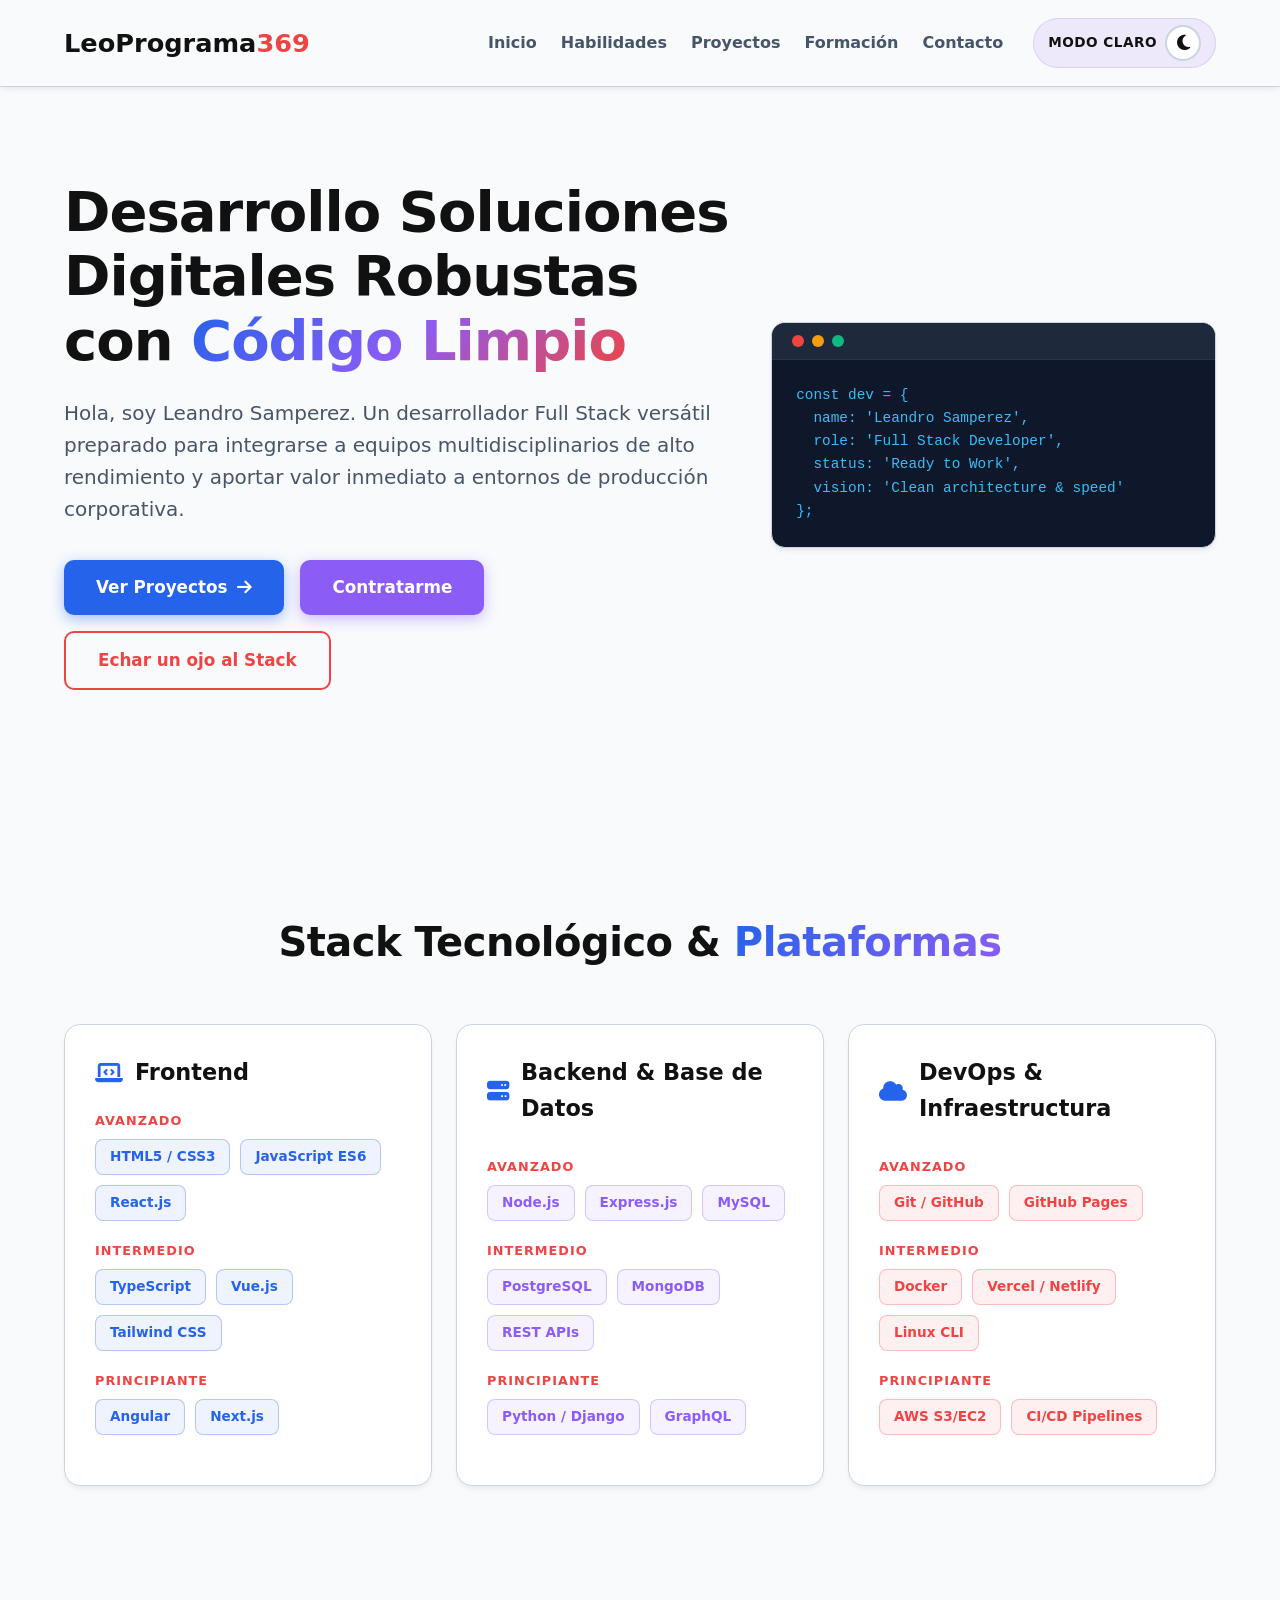
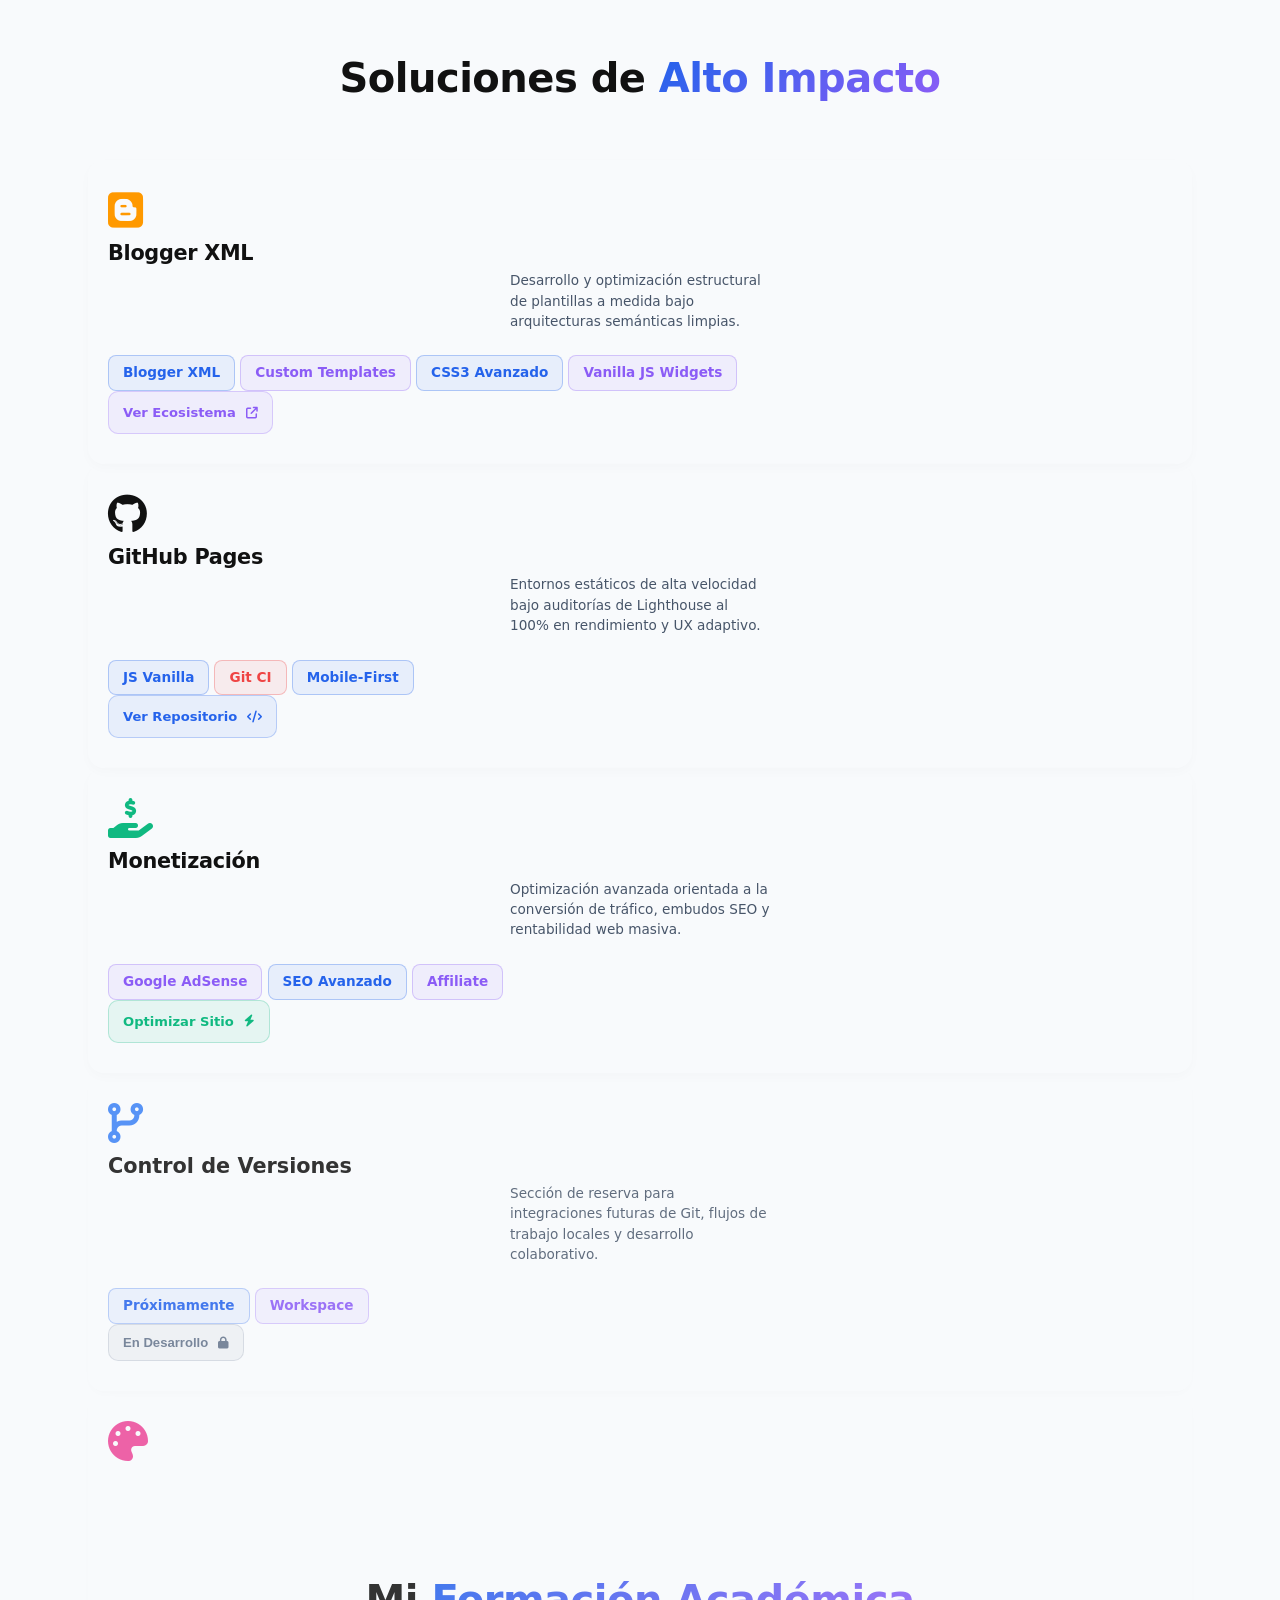
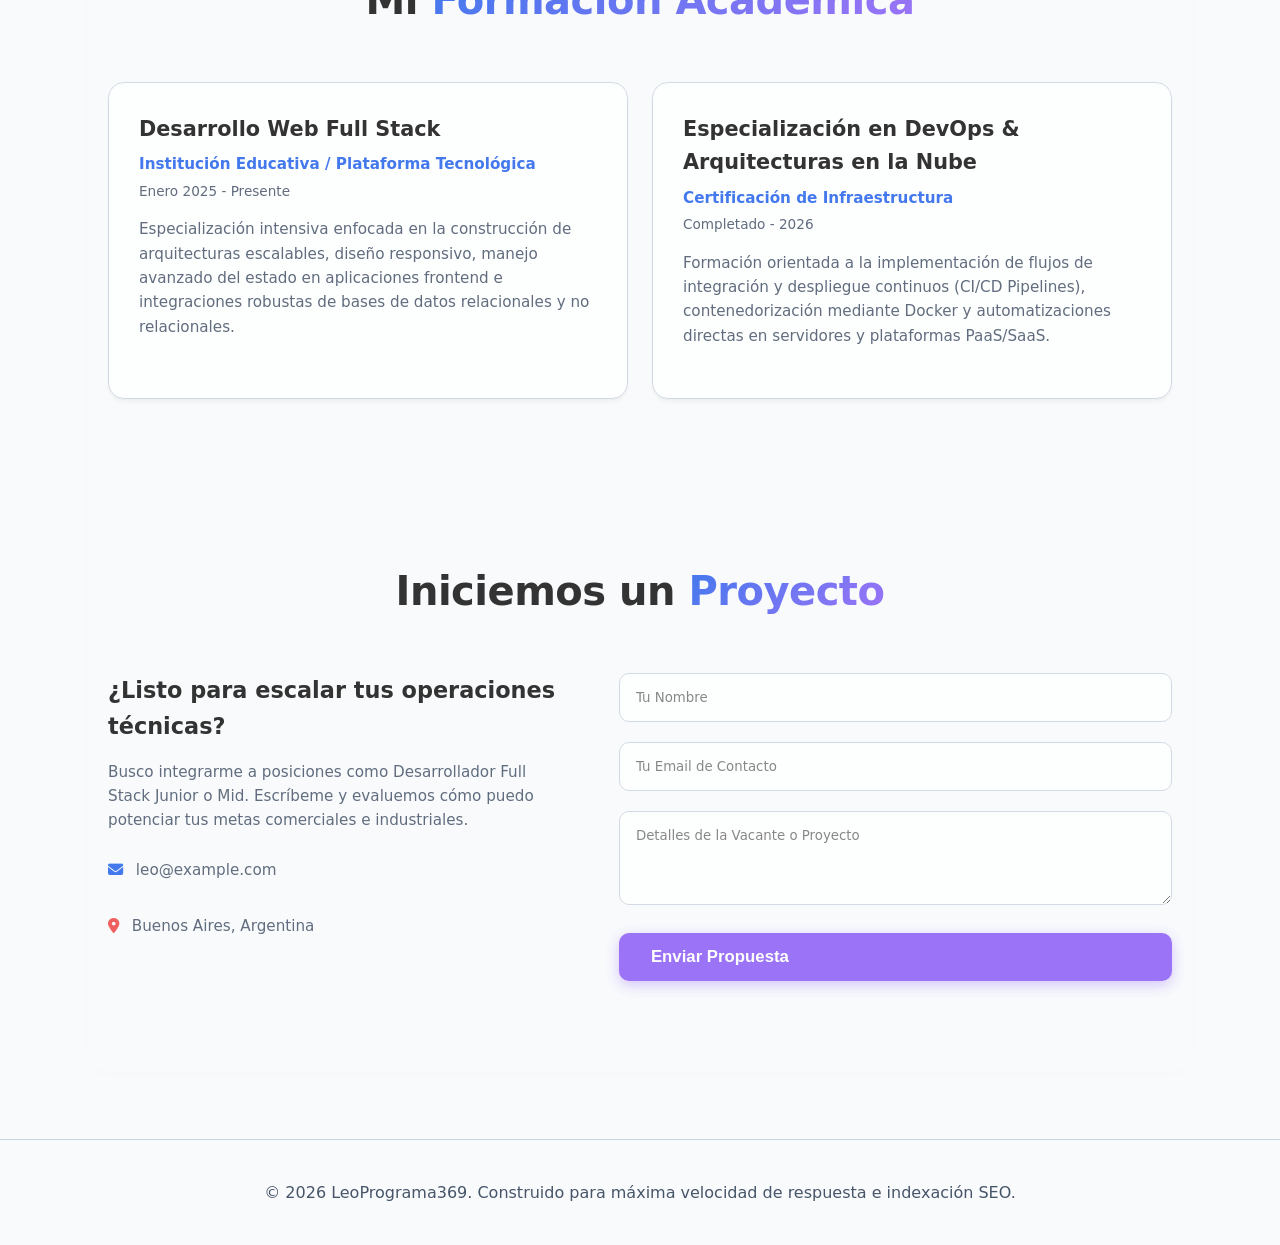
==== index.html @ 7786ea84 "Update index.html Signed-off-by: LeoPrograma369 <leo92369@outlook.com>" ====
<!DOCTYPE html>
<html lang="es">
<head>
    <meta charset="UTF-8">
    <meta name="viewport" content="width=device-width, initial-scale=1.0">
    
    <title>LeoPrograma369 | Desarrollador Full Stack - Portafolio Profesional</title>
    <meta name="description" content="Portafolio profesional de LeoPrograma369, Desarrollador Full Stack especializado en soluciones web de alto rendimiento, React, Node.js y automatización DevOps. Disponible para contratación.">
    <meta name="keywords" content="Desarrollador Full Stack, Programador Web, React, Node.js, TypeScript, Portafolio IT, Contratar Programador, Git, DevOps, JavaScript">
    <meta name="robots" content="index, follow">
    <link class="canonical" href="https://leoprograma369.github.io/">
    
    <meta property="og:type" content="website">
    <meta property="og:title" content="LeoPrograma369 | Desarrollador Full Stack - Soluciones Web">
    <meta property="og:description" content="Explora mis proyectos web, stack tecnológico avanzado y soluciones a medida listas para integrarse en entornos corporativos.">
    <meta property="og:image" content="https://images.unsplash.com/photo-1618477388954-7852f32655ec?q=80&w=600">

    <link rel="stylesheet" href="https://cdnjs.cloudflare.com/ajax/libs/font-awesome/6.4.0/css/all.min.css">
    
    <style>
        :root {
            --bg-principal: #f8fafc;
            --bg-tarjeta: #ffffff;         
            --bg-nav: rgba(248, 250, 252, 0.95);
            --texto-primario: #111111;    
            --texto-secundario: #475569;   
            --color-borde: #cbd5e1;
            --shadow: 0 4px 6px -1px rgba(0, 0, 0, 0.05), 0 2px 4px -1px rgba(0, 0, 0, 0.03);
            --color-blue: #2563eb;
            --color-purple: #8b5cf6;     
            --color-red: #ef4444;        
            --transition: all 0.3s cubic-bezier(0.4, 0, 0.2, 1);
        }

        .dark-mode {
            --bg-principal: #0a0f1d;
            --bg-tarjeta: #131b2e;         
            --bg-nav: rgba(10, 15, 29, 0.95);
            --texto-primario: #f3f4f6;    
            --texto-secundario: #9ca3af;   
            --color-borde: #1e293b;
            --shadow: 0 10px 15px -3px rgba(0, 0, 0, 0.3);
        }

        * { margin: 0; padding: 0; box-sizing: border-box; }
        html { scroll-behavior: smooth; }
        body { background-color: var(--bg-principal); color: var(--texto-primario); font-family: 'Segoe UI', Roboto, system-ui, sans-serif; line-height: 1.6; transition: var(--transition); }
        .container { max-width: 1200px; margin: 0 auto; padding: 0 24px; }
        section { padding: 100px 0 60px 0; }
        .section-title { text-align: center; font-size: 2.5rem; margin-bottom: 50px; font-weight: 800; letter-spacing: -0.5px; }
        .section-title span { background: linear-gradient(135deg, var(--color-blue), var(--color-purple)); -webkit-background-clip: text; -webkit-text-fill-color: transparent; }

        .navbar { background-color: var(--bg-nav); backdrop-filter: blur(12px); position: fixed; top: 0; width: 100%; z-index: 1000; border-bottom: 1px solid var(--color-borde); padding: 18px 0; transition: var(--transition); }
        .navbar .container { display: flex; justify-content: space-between; align-items: center; }
        .nav-brand h1 { font-size: 1.6rem; font-weight: 800; color: var(--texto-primario); }
        .brand-accent { color: var(--color-red); }
        .nav-controls { display: flex; align-items: center; gap: 30px; }
        .nav-menu { display: flex; list-style: none; gap: 24px; }
        .nav-menu a { color: var(--texto-secundario); text-decoration: none; font-weight: 600; font-size: 1rem; transition: var(--transition); }
        .nav-menu a:hover { color: var(--color-blue); }

        .theme-toggle-container { display: flex; align-items: center; gap: 8px; background: rgba(139, 92, 246, 0.1); padding: 6px 14px; border-radius: 30px; border: 1px solid rgba(139, 92, 246, 0.2); }
        .theme-label { font-size: 0.85rem; font-weight: 700; text-transform: uppercase; letter-spacing: 0.5px; color: var(--texto-primario); }
        .theme-toggle-btn { background: var(--bg-tarjeta); border: 2px solid var(--color-borde); padding: 6px; border-radius: 50%; cursor: pointer; display: flex; align-items: center; justify-content: center; width: 36px; height: 36px; transition: var(--transition); color: var(--texto-primario); }
        .theme-toggle-btn:hover { border-color: var(--color-purple); transform: scale(1.1); }
        .theme-toggle-btn i { font-size: 1.1rem; }
        
        .dark-mode-icon { display: block; }
        .light-mode-icon { display: none; }
        .dark-mode .dark-mode-icon { display: none; }
        .dark-mode .light-mode-icon { display: block; }
        
        .hamburger { display: none; flex-direction: column; gap: 5px; cursor: pointer; }
        .hamburger span { width: 25px; height: 3px; background-color: var(--texto-primario); border-radius: 3px; transition: var(--transition); }

        .hero { min-height: 90vh; display: flex; align-items: center; padding-top: 120px; }
        .hero-grid { display: grid; grid-template-columns: 1.2fr 0.8fr; gap: 40px; align-items: center; }
        .hero-content h2 { font-size: 3.5rem; font-weight: 900; line-height: 1.15; margin-bottom: 24px; letter-spacing: -1px; }
        .hero-content h2 span { background: linear-gradient(135deg, var(--color-blue), var(--color-purple), var(--color-red)); -webkit-background-clip: text; -webkit-text-fill-color: transparent; }
        .hero-content p { color: var(--texto-secundario); font-size: 1.25rem; margin-bottom: 35px; max-width: 650px; }
        .hero-buttons { display: flex; gap: 16px; flex-wrap: wrap; }
        
        .btn { display: inline-flex; align-items: center; gap: 10px; padding: 14px 32px; border-radius: 10px; text-decoration: none; font-weight: 700; font-size: 1.05rem; transition: var(--transition); }
        .btn-blue { background-color: var(--color-blue); color: #ffffff !important; box-shadow: 0 4px 14px rgba(37, 99, 235, 0.4); }
        .btn-blue:hover { background-color: #1d4ed8; transform: translateY(-3px); box-shadow: 0 6px 20px rgba(37, 99, 235, 0.6); }
        .btn-purple { background-color: var(--color-purple); color: #ffffff !important; box-shadow: 0 4px 14px rgba(139, 92, 246, 0.4); }
        .btn-purple:hover { background-color: #7c3aed; transform: translateY(-3px); box-shadow: 0 6px 20px rgba(139, 92, 246, 0.6); }
        .btn-red { background-color: transparent; color: var(--color-red) !important; border: 2px solid var(--color-red); }
        .btn-red:hover { background-color: var(--color-red); color: #ffffff !important; transform: translateY(-3px); box-shadow: 0 6px 20px rgba(239, 68, 68, 0.4); }

        .code-window { background-color: #0f172a; border: 1px solid var(--color-borde); border-radius: 14px; overflow: hidden; box-shadow: var(--shadow); }
        .code-header { background-color: #1e293b; padding: 12px 20px; display: flex; align-items: center; gap: 8px; border-bottom: 1px solid rgba(255,255,255,0.05); }
        .code-dot { width: 12px; height: 12px; border-radius: 50%; }
        .code-window pre { padding: 24px; color: #38bdf8; font-family: 'Fira Code', monospace; font-size: 0.9rem; overflow-x: auto; }

        .skills-grid, .formation-grid { display: grid; grid-template-columns: repeat(auto-fit, minmax(340px, 1fr)); gap: 24px; }
        .skills-category, .formation-card { background-color: var(--bg-tarjeta); border: 1px solid var(--color-borde); border-radius: 16px; padding: 30px; box-shadow: var(--shadow); transition: var(--transition); display: flex; flex-direction: column; justify-content: space-between; }
        .skills-category:hover, .formation-card:hover { border-color: var(--color-purple); transform: translateY(-2px); }
        .category-title { font-size: 1.4rem; font-weight: 700; margin-bottom: 20px; display: flex; align-items: center; gap: 12px; }
        .category-title i { color: var(--color-blue); }
        .level-group { margin-bottom: 20px; }
        .level-label { font-size: 0.8rem; font-weight: 800; text-transform: uppercase; letter-spacing: 1px; color: var(--color-red); margin-bottom: 8px; display: block; }
        .badges-container { display: flex; flex-wrap: wrap; gap: 10px; }
        
        .badge { display: inline-block; padding: 6px 14px; border-radius: 8px; font-size: 0.85rem; font-weight: 600; background-color: rgba(15, 23, 42, 0.04); color: var(--texto-primario); border: 1px solid var(--color-borde); transition: var(--transition); }
        .dark-mode .badge { background-color: rgba(255,255,255,0.03); }
        .badge:hover { transform: translateY(-2px); box-shadow: var(--shadow); }
        .b-blue { background-color: rgba(37, 99, 235, 0.08) !important; color: #2563eb !important; border-color: rgba(37, 99, 235, 0.3) !important; }
        .b-purple { background-color: rgba(139, 92, 246, 0.08) !important; color: #8b5cf6 !important; border-color: rgba(139, 92, 246, 0.3) !important; }
        .b-red { background-color: rgba(239, 68, 68, 0.08) !important; color: #ef4444 !important; border-color: rgba(239, 68, 68, 0.3) !important; }

        .projects-grid { display: grid; grid-template-columns: repeat(auto-fit, minmax(320px, 1fr)); gap: 30px; }
        .project-card { background-color: var(--bg-tarjeta); border: 1px solid var(--color-borde); border-radius: 16px; padding: 30px; box-shadow: var(--shadow); transition: var(--transition); display: flex; flex-direction: column; justify-content: space-between; }
        .project-card:hover { transform: translateY(-5px); border-color: var(--color-blue); }
        .project-card h3 { font-size: 1.4rem; margin-bottom: 12px; }
        .project-card p { color: var(--texto-secundario); font-size: 0.95rem; margin-bottom: 20px; }
        .project-tags { display: flex; gap: 8px; flex-wrap: wrap; margin-bottom: 20px; }
        .project-action-btn { align-self: flex-start; margin-top: auto; font-size: 0.95rem; font-weight: 700; color: var(--color-blue); text-decoration: none; display: inline-flex; align-items: center; gap: 8px; transition: var(--transition); }
        .project-action-btn:hover { color: var(--color-purple); transform: translateX(3px); }

        .formation-card h3 { font-size: 1.3rem; margin-bottom: 6px; font-weight: 700; }
        .formation-institution { color: var(--color-blue); font-weight: 600; font-size: 0.95rem; margin-bottom: 4px; }
        .formation-date { font-size: 0.85rem; color: var(--texto-secundario); font-weight: 500; margin-bottom: 15px; }
        .formation-card p { color: var(--texto-secundario); font-size: 0.95rem; }

        .contact-grid { display: grid; grid-template-columns: 1fr 1.2fr; gap: 50px; }
        .contact-form { display: flex; flex-direction: column; gap: 20px; }
        .form-group input, .form-group textarea { width: 100%; padding: 16px; background-color: var(--bg-tarjeta); border: 1px solid var(--color-borde); border-radius: 10px; color: var(--texto-primario); font-family: inherit; transition: var(--transition); }
        .form-group input:focus, .form-group textarea:focus { outline: none; border-color: var(--color-purple); box-shadow: 0 0 0 3px rgba(139, 92, 246, 0.15); }
        
        .footer { text-align: center; padding: 40px 0; border-top: 1px solid var(--color-borde); color: var(--texto-secundario); margin-top: 8px; }

        @media (max-width: 968px) {
            .hero-grid, .contact-grid { grid-template-columns: 1fr; }
            .hero-content { text-align: center; }
            .hero-buttons { justify-content: center; }
            .hamburger { display: flex; }
            .nav-menu { display: none; flex-direction: column; position: absolute; top: 100%; left: 0; width: 100%; background-color: var(--bg-tarjeta); padding: 20px; border-bottom: 1px solid var(--color-borde); gap: 15px; box-shadow: var(--shadow); }
            .nav-menu.active { display: flex; }
        }

        /* ==========================================================
   ESTILO CORPORATIVO PARA EL BOTÓN VER ECOSISTEMA
   ========================================================== */
.btn-ecosistema-hub {
    background-color: rgba(139, 92, 246, 0.08); /* Fondo violeta suave idéntico a tus etiquetas */
    color: #8b5cf6 !important;                  /* Texto violeta corporativo principal */
    border: 1px solid rgba(139, 92, 246, 0.3);  /* Borde sutil a juego */
    border-radius: 10px;                        /* Esquinas redondeadas simétricas */
    padding: 8px 18px;                          /* Espaciado interno elegante */
    font-size: 0.9rem;                          /* Tamaño de fuente equilibrado */
    font-weight: 600;                           /* Grosor seminegrita profesional */
    text-decoration: none !important;           /* Eliminamos por completo el subrayado feo */
    display: inline-flex;
    align-items: center;
    transition: all 0.25s cubic-bezier(0.4, 0, 0.2, 1); /* Transición de software fluida */
}

/* Efecto Hover interactivo de alta calidad */
.btn-ecosistema-hub:hover {
    background-color: #8b5cf6;                  /* El botón se rellena al pasar el cursor */
    color: #ffffff !important;                  /* El texto pasa a blanco absoluto */
    border-color: #8b5cf6;
    transform: translateY(-2px);                /* Microanimación de elevación moderna */
    box-shadow: 0 4px 12px rgba(139, 92, 246, 0.25); /* Sombra suave de enfoque */
}
    </style>
</head>
<body>

    <nav class="navbar">
        <div class="container">
            <div class="nav-brand">
                <h1>LeoPrograma<span class="brand-accent">369</span></h1>
            </div>
            <div class="nav-controls">
                <ul class="nav-menu">
                    <li><a href="#inicio">Inicio</a></li>
                    <li><a href="#habilidades">Habilidades</a></li>
                    <li><a href="#proyectos">Proyectos</a></li>
                    <li><a href="#formacion">Formación</a></li>
                    <li><a href="#contacto">Contacto</a></li>
                </ul>
                
                <div class="theme-toggle-container">
                    <span class="theme-label" id="theme-text">Modo Claro</span>
                    <button class="theme-toggle-btn" id="theme-toggle" aria-label="Cambiar modo de color">
                        <i class="fas fa-moon dark-mode-icon"></i>
                        <i class="fas fa-sun light-mode-icon"></i>
                    </button>
                </div>

                <div class="hamburger">
                    <span></span>
                    <span></span>
                    <span></span>
                </div>
            </div>
        </div>
    </nav>

    <main class="container">
        <section id="inicio" class="hero">
            <div class="hero-grid">
                <div class="hero-content">
                    <h2>Desarrollo Soluciones Digitales Robustas con <span>Código Limpio</span></h2>
                    <p>Hola, soy Leandro Samperez. Un desarrollador Full Stack versátil preparado para integrarse a equipos multidisciplinarios de alto rendimiento y aportar valor inmediato a entornos de producción corporativa.</p>
                    <div class="hero-buttons">
                        <a href="#proyectos" class="btn btn-blue">Ver Proyectos <i class="fas fa-arrow-right"></i></a>
                        <a href="#contacto" class="btn btn-purple">Contratarme</a>
                        <a href="#habilidades" class="btn btn-red">Echar un ojo al Stack</a>
                    </div>
                </div>
                <div class="hero-background">
                    <div class="code-window">
                        <div class="code-header">
                            <span class="code-dot" style="background-color: #ef4444;"></span>
                            <span class="code-dot" style="background-color: #f59e0b;"></span>
                            <span class="code-dot" style="background-color: #10b981;"></span>
                        </div>
                        <pre><code>const dev = {
  name: 'Leandro Samperez',
  role: 'Full Stack Developer',
  status: 'Ready to Work',
  vision: 'Clean architecture & speed'
};</code></pre>
                    </div>
                </div>
            </div>
        </section>

        <section id="habilidades">
            <h2 class="section-title">Stack Tecnológico & <span>Plataformas</span></h2>
            <div class="skills-grid">
                
                <div class="skills-category">
                    <h3 class="category-title"><i class="fas fa-laptop-code"></i> Frontend</h3>
                    <div>
                        <div class="level-group">
                            <span class="level-label">Avanzado</span>
                            <div class="badges-container">
                                <span class="badge b-blue">HTML5 / CSS3</span>
                                <span class="badge b-blue">JavaScript ES6</span>
                                <span class="badge b-blue">React.js</span>
                            </div>
                        </div>
                        <div class="level-group">
                            <span class="level-label">Intermedio</span>
                            <div class="badges-container">
                                <span class="badge b-blue">TypeScript</span>
                                <span class="badge b-blue">Vue.js</span>
                                <span class="badge b-blue">Tailwind CSS</span>
                            </div>
                        </div>
                        <div class="level-group">
                            <span class="level-label">Principiante</span>
                            <div class="badges-container">
                                <span class="badge b-blue">Angular</span>
                                <span class="badge b-blue">Next.js</span>
                            </div>
                        </div>
                    </div>
                </div>

                <div class="skills-category">
                    <h3 class="category-title"><i class="fas fa-server"></i> Backend & Base de Datos</h3>
                    <div>
                        <div class="level-group">
                            <span class="level-label">Avanzado</span>
                            <div class="badges-container">
                                <span class="badge b-purple">Node.js</span>
                                <span class="badge b-purple">Express.js</span>
                                <span class="badge b-purple">MySQL</span>
                            </div>
                        </div>
                        <div class="level-group">
                            <span class="level-label">Intermedio</span>
                            <div class="badges-container">
                                <span class="badge b-purple">PostgreSQL</span>
                                <span class="badge b-purple">MongoDB</span>
                                <span class="badge b-purple">REST APIs</span>
                            </div>
                        </div>
                        <div class="level-group">
                            <span class="level-label">Principiante</span>
                            <div class="badges-container">
                                <span class="badge b-purple">Python / Django</span>
                                <span class="badge b-purple">GraphQL</span>
                            </div>
                        </div>
                    </div>
                </div>

                <div class="skills-category">
                    <h3 class="category-title"><i class="fas fa-cloud"></i> DevOps & Infraestructura</h3>
                    <div>
                        <div class="level-group">
                            <span class="level-label">Avanzado</span>
                            <div class="badges-container">
                                <span class="badge b-red">Git / GitHub</span>
                                <span class="badge b-red">GitHub Pages</span>
                            </div>
                        </div>
                        <div class="level-group">
                            <span class="level-label">Intermedio</span>
                            <div class="badges-container">
                                <span class="badge b-red">Docker</span>
                                <span class="badge b-red">Vercel / Netlify</span>
                                <span class="badge b-red">Linux CLI</span>
                            </div>
                        </div>
                        <div class="level-group">
                            <span class="level-label">Principiante</span>
                            <div class="badges-container">
                                <span class="badge b-red">AWS S3/EC2</span>
                                <span class="badge b-red">CI/CD Pipelines</span>
                            </div>
                        </div>
                    </div>
                </div>

            </div>
        </section>


<section id="proyectos" class="py-5" style="background-color: var(--bg-body);">
    <div class="container">
        
        <h2 class="section-title text-center mb-5" style="font-weight: 800;">
            Soluciones de <span>Alto Impacto</span>
        </h2>
        
        <div class="row g-4 justify-content-center mb-4">
            
            <div class="col-12 col-md-6 col-lg-4 d-flex">
                <div class="project-card text-center w-100 d-flex flex-column justify-content-between" 
                     style="background: var(--bg-card); border: 1px solid var(--border-color); border-radius: 16px; padding: 30px 20px; box-shadow: 0 4px 12px rgba(0,0,0,0.02);">
                    
                    <div>
                        <div class="brand-header text-center mb-3">
                            <div style="font-size: 2.5rem; color: #ff9900; line-height: 1; margin-bottom: 6px;">
                                <i class="fa-brands fa-blogger"></i>
                            </div>
                            <h3 style="font-size: 1.3rem; font-weight: 700; color: var(--text-main); margin: 0; letter-spacing: -0.3px;">Blogger XML</h3>
                        </div>
                        
                        <p class="mb-4 text-muted" style="font-size: 0.85rem; line-height: 1.5; max-width: 260px; margin: 0 auto 1.5rem auto;">
                            Desarrollo y optimización estructural de plantillas a medida bajo arquitecturas semánticas limpias.
                        </p>
                        
                        <div class="d-flex flex-wrap justify-content-center gap-2 mb-4">
                            <span class="badge b-blue">Blogger XML</span>
                            <span class="badge b-purple">Custom Templates</span>
                            <span class="badge b-blue">CSS3 Avanzado</span>
                            <span class="badge b-purple">Vanilla JS Widgets</span>
                        </div>
                    </div>

                    <div class="mt-auto pt-2">
                        <a href="enlaces.html" target="_blank" rel="noopener noreferrer" class="btn btn-ecosistema-hub w-100 justify-content-center" 
                           style="background-color: rgba(139, 92, 246, 0.08) !important; 
                                  color: #8b5cf6 !important; 
                                  border: 1px solid rgba(139, 92, 246, 0.25) !important; 
                                  border-radius: 10px !important; 
                                  padding: 10px 14px !important; 
                                  font-size: 0.82rem !important; 
                                  font-weight: 600 !important; 
                                  text-decoration: none !important; 
                                  display: inline-flex !important; 
                                  align-items: center !important;">
                            Ver Ecosistema <i class="fa-solid fa-arrow-up-right-from-square ms-2" style="font-size: 0.75rem;"></i>
                        </a>
                    </div>
                </div>
            </div>

            <div class="col-12 col-md-6 col-lg-4 d-flex">
                <div class="project-card text-center w-100 d-flex flex-column justify-content-between" 
                     style="background: var(--bg-card); border: 1px solid var(--border-color); border-radius: 16px; padding: 30px 20px; box-shadow: 0 4px 12px rgba(0,0,0,0.02);">
                    
                    <div>
                        <div class="brand-header text-center mb-3">
                            <div style="font-size: 2.5rem; color: var(--text-main); line-height: 1; margin-bottom: 6px;">
                                <i class="fa-brands fa-github"></i>
                            </div>
                            <h3 style="font-size: 1.3rem; font-weight: 700; color: var(--text-main); margin: 0; letter-spacing: -0.3px;">GitHub Pages</h3>
                        </div>
                        
                        <p class="mb-4 text-muted" style="font-size: 0.85rem; line-height: 1.5; max-width: 260px; margin: 0 auto 1.5rem auto;">
                            Entornos estáticos de alta velocidad bajo auditorías de Lighthouse al 100% en rendimiento y UX adaptivo.
                        </p>
                        
                        <div class="d-flex flex-wrap justify-content-center gap-2 mb-4">
                            <span class="badge b-blue">JS Vanilla</span>
                            <span class="badge b-red">Git CI</span>
                            <span class="badge b-blue">Mobile-First</span>
                        </div>
                    </div>

                    <div class="mt-auto pt-2">
                        <a href="https://github.com/LeoPrograma369" target="_blank" rel="noopener noreferrer" class="btn w-100 justify-content-center fw-bold" 
                           style="background-color: rgba(37, 99, 235, 0.08) !important; 
                                  color: #2563eb !important; 
                                  border: 1px solid rgba(37, 99, 235, 0.25) !important; 
                                  border-radius: 10px !important; 
                                  padding: 10px 14px !important; 
                                  font-size: 0.82rem !important; 
                                  text-decoration: none !important; 
                                  display: inline-flex !important; 
                                  align-items: center !important;">
                            Ver Repositorio <i class="fa-solid fa-code ms-2" style="font-size: 0.75rem;"></i>
                        </a>
                    </div>
                </div>
            </div>

            <div class="col-12 col-md-6 col-lg-4 d-flex">
                <div class="project-card text-center w-100 d-flex flex-column justify-content-between" 
                     style="background: var(--bg-card); border: 1px solid var(--border-color); border-radius: 16px; padding: 30px 20px; box-shadow: 0 4px 12px rgba(0,0,0,0.02);">
                    
                    <div>
                        <div class="brand-header text-center mb-3">
                            <div style="font-size: 2.5rem; color: #10b981; line-height: 1; margin-bottom: 6px;">
                                <i class="fa-solid fa-hand-holding-dollar"></i>
                            </div>
                            <h3 style="font-size: 1.3rem; font-weight: 700; color: var(--text-main); margin: 0; letter-spacing: -0.3px;">Monetización</h3>
                        </div>
                        
                        <p class="mb-4 text-muted" style="font-size: 0.85rem; line-height: 1.5; max-width: 260px; margin: 0 auto 1.5rem auto;">
                            Optimización avanzada orientada a la conversión de tráfico, embudos SEO y rentabilidad web masiva.
                        </p>
                        
                        <div class="d-flex flex-wrap justify-content-center gap-2 mb-4">
                            <span class="badge b-purple">Google AdSense</span>
                            <span class="badge b-blue">SEO Avanzado</span>
                            <span class="badge b-purple">Affiliate</span>
                        </div>
                    </div>

                    <div class="mt-auto pt-2">
                        <a href="#contacto" class="btn w-100 justify-content-center fw-bold" 
                           style="background-color: rgba(16, 185, 129, 0.08) !important; 
                                  color: #10b981 !important; 
                                  border: 1px solid rgba(16, 185, 129, 0.25) !important; 
                                  border-radius: 10px !important; 
                                  padding: 10px 14px !important; 
                                  font-size: 0.82rem !important; 
                                  text-decoration: none !important; 
                                  display: inline-flex !important; 
                                  align-items: center !important;">
                            Optimizar Sitio <i class="fa-solid fa-bolt ms-2" style="font-size: 0.75rem;"></i>
                        </a>
                    </div>
                </div>
            </div>

        </div> <div class="row g-4 justify-content-center">
            
            <div class="col-12 col-md-6 col-lg-4 d-flex">
                <div class="project-card text-center w-100 d-flex flex-column justify-content-between" 
                     style="background: var(--bg-card); border: 1px solid var(--border-color); border-radius: 16px; padding: 30px 20px; box-shadow: 0 4px 12px rgba(0,0,0,0.02); opacity: 0.85;">
                    
                    <div>
                        <div class="brand-header text-center mb-3">
                            <div style="font-size: 2.5rem; color: #3b82f6; line-height: 1; margin-bottom: 6px;">
                                <i class="fa-solid fa-code-branch"></i>
                            </div>
                            <h3 style="font-size: 1.3rem; font-weight: 700; color: var(--text-main); margin: 0;">Control de Versiones</h3>
                        </div>
                        
                        <p class="mb-4 text-muted" style="font-size: 0.85rem; line-height: 1.5; max-width: 260px; margin: 0 auto 1.5rem auto;">
                            Sección de reserva para integraciones futuras de Git, flujos de trabajo locales y desarrollo colaborativo.
                        </p>
                        
                        <div class="d-flex flex-wrap justify-content-center gap-2 mb-4">
                            <span class="badge b-blue">Próximamente</span>
                            <span class="badge b-purple">Workspace</span>
                        </div>
                    </div>

                    <div class="mt-auto pt-2">
                        <button class="btn w-100 justify-content-center fw-bold disabled" 
                                style="background-color: rgba(100, 116, 139, 0.08) !important; 
                                       color: #64748b !important; 
                                       border: 1px solid rgba(100, 116, 139, 0.2) !important; 
                                       border-radius: 10px !important; 
                                       padding: 10px 14px !important; 
                                       font-size: 0.82rem !important;">
                            En Desarrollo <i class="fa-solid fa-lock ms-2" style="font-size: 0.75rem;"></i>
                        </button>
                    </div>
                </div>
            </div>

            <div class="col-12 col-md-6 col-lg-4 d-flex">
                <div class="project-card text-center w-100 d-flex flex-column justify-content-between" 
                     style="background: var(--bg-card); border: 1px solid var(--border-color); border-radius: 16px; padding: 30px 20px; box-shadow: 0 4px 12px rgba(0,0,0,0.02); opacity: 0.85;">
                    
                    <div>
                        <div class="brand-header text-center mb-3">
                            <div style="font-size: 2.5rem; color: #ec4899; line-height: 1; margin-bottom: 6px;">
                                <i class="fa-solid fa-palette"></i>
                            </div>


        
        
        <section id="formacion">
            <h2 class="section-title">Mi <span>Formación Académica</span></h2>
            <div class="formation-grid">
                
                <div class="formation-card">
                    <div>
                        <h3>Desarrollo Web Full Stack</h3>
                        <div class="formation-institution">Institución Educativa / Plataforma Tecnológica</div>
                        <div class="formation-date">Enero 2025 - Presente</div>
                        <p>Especialización intensiva enfocada en la construcción de arquitecturas escalables, diseño responsivo, manejo avanzado del estado en aplicaciones frontend e integraciones robustas de bases de datos relacionales y no relacionales.</p>
                    </div>
                </div>

                <div class="formation-card">
                    <div>
                        <h3>Especialización en DevOps & Arquitecturas en la Nube</h3>
                        <div class="formation-institution">Certificación de Infraestructura</div>
                        <div class="formation-date">Completado - 2026</div>
                        <p>Formación orientada a la implementación de flujos de integración y despliegue continuos (CI/CD Pipelines), contenedorización mediante Docker y automatizaciones directas en servidores y plataformas PaaS/SaaS.</p>
                    </div>
                </div>

            </div>
        </section>

        <section id="contacto">
            <h2 class="section-title">Iniciemos un <span>Proyecto</span></h2>
            <div class="contact-grid">
                <div>
                    <h3 style="margin-bottom: 15px;">¿Listo para escalar tus operaciones técnicas?</h3>
                    <p style="color: var(--texto-secundario); margin-bottom: 25px;">Busco integrarme a posiciones como Desarrollador Full Stack Junior o Mid. Escríbeme y evaluemos cómo puedo potenciar tus metas comerciales e industriales.</p>
                    <div style="display: flex; flex-direction: column; gap: 12px;">
                        <p><i class="fas fa-envelope" style="color: var(--color-blue); margin-right: 8px;"></i> leo@example.com</p>
                        <p><i class="fas fa-map-marker-alt" style="color: var(--color-red); margin-right: 8px;"></i> Buenos Aires, Argentina</p>
                    </div>
                </div>
                <form class="contact-form">
                    <div class="form-group"><input type="text" placeholder="Tu Nombre" required></div>
                    <div class="form-group"><input type="email" id="contact-email" placeholder="Tu Email de Contacto" required></div>
                    <div class="form-group"><textarea placeholder="Detalles de la Vacante o Proyecto" rows="4" required></textarea></div>
                    <button type="submit" class="btn btn-purple" style="border: none; cursor: pointer;">Enviar Propuesta</button>
                </form>
            </div>
        </section>
    </main>

    <footer class="footer">
        <p>&copy; 2026 LeoPrograma369. Construido para máxima velocidad de respuesta e indexación SEO.</p>
    </footer>

    <script>
        const themeToggleBtn = document.getElementById('theme-toggle');
        const themeText = document.getElementById('theme-text');
        const bodyElement = document.body;

        const updateToggleUI = () => {
            if (bodyElement.classList.contains('dark-mode')) {
                themeText.textContent = "Modo Oscuro";
            } else {
                themeText.textContent = "Modo Claro";
            }
        };

        if (localStorage.getItem('theme') === 'dark') {
            bodyElement.classList.add('dark-mode');
            updateToggleUI();
        }

        themeToggleBtn.addEventListener('click', () => {
            bodyElement.classList.toggle('dark-mode');
            const isDark = bodyElement.classList.contains('dark-mode');
            localStorage.setItem('theme', isDark ? 'dark' : 'light');
            updateToggleUI();
        });

        const hamburger = document.querySelector('.hamburger');
        const navMenu = document.querySelector('.nav-menu');
        if (hamburger) {
            hamburger.addEventListener('click', () => {
                navMenu.classList.toggle('active');
            });
        }

        document.querySelectorAll('.nav-menu a').forEach(link => {
            link.addEventListener('click', () => {
                navMenu.classList.remove('active');
            });
        });

        const navbar = document.querySelector('.navbar');
        window.addEventListener('scroll', () => {
            if (window.scrollY > 50) {
                navbar.style.boxShadow = '0 10px 30px rgba(0, 0, 0, 0.08)';
            } else {
                navbar.style.boxShadow = 'var(--shadow)';
            }
        });

        const contactForm = document.querySelector('.contact-form');
        if (contactForm) {
            contactForm.addEventListener('submit', (e) => {
                e.preventDefault();
                const nombre = contactForm.querySelector('input[placeholder="Tu Nombre"]').value;
                const email = document.getElementById('contact-email').value;
                const mensaje = contactForm.querySelector('textarea').value;

                const mailtoLink = `mailto:leo@example.com?subject=Propuesta%20Laboral%20Portafolio&body=Nombre:%20${encodeURIComponent(nombre)}%0AEmail:%20${encodeURIComponent(email)}%0AMensaje:%20${encodeURIComponent(mensaje)}`;
                window.location.href = mailtoLink;
                alert('¡Gracias por tu interés! Se abrirá tu cliente de correo para enviar la propuesta.');
                contactForm.reset();
            });
        }
    </script>
</body>
</html>
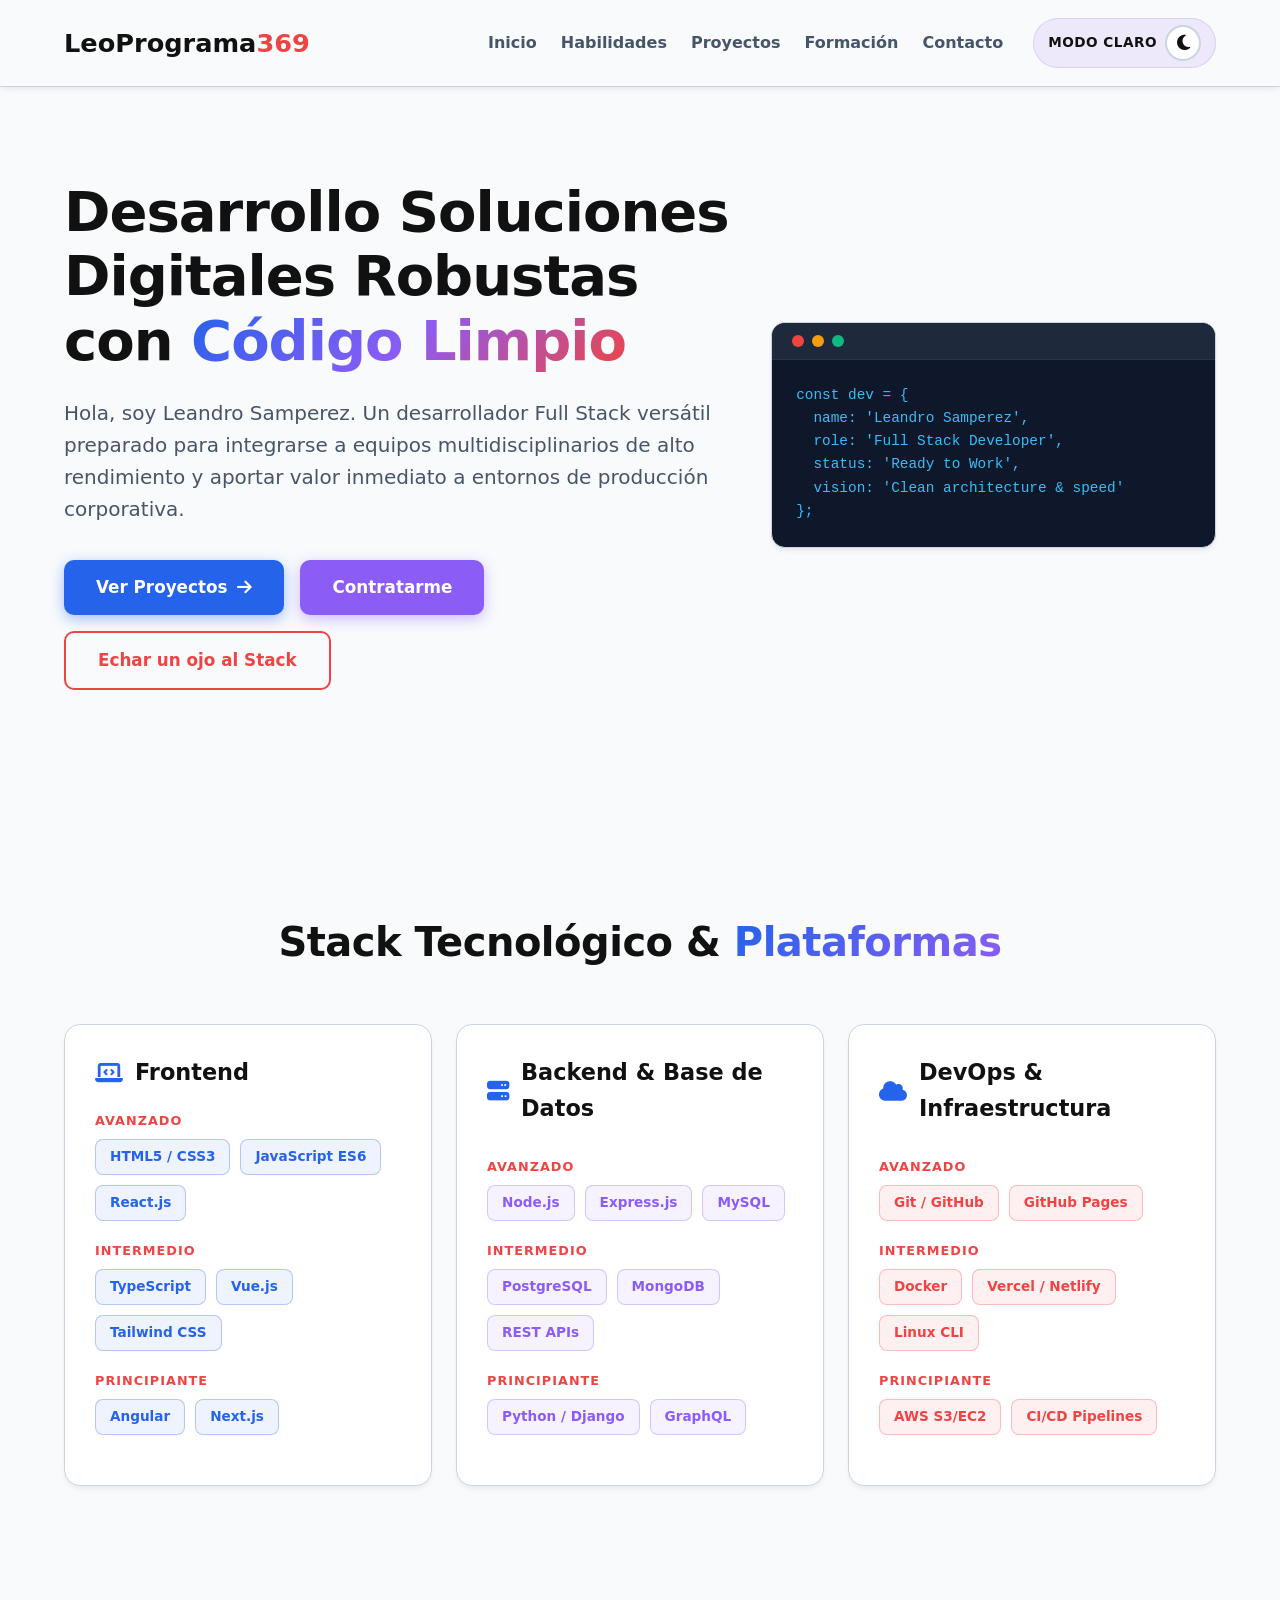
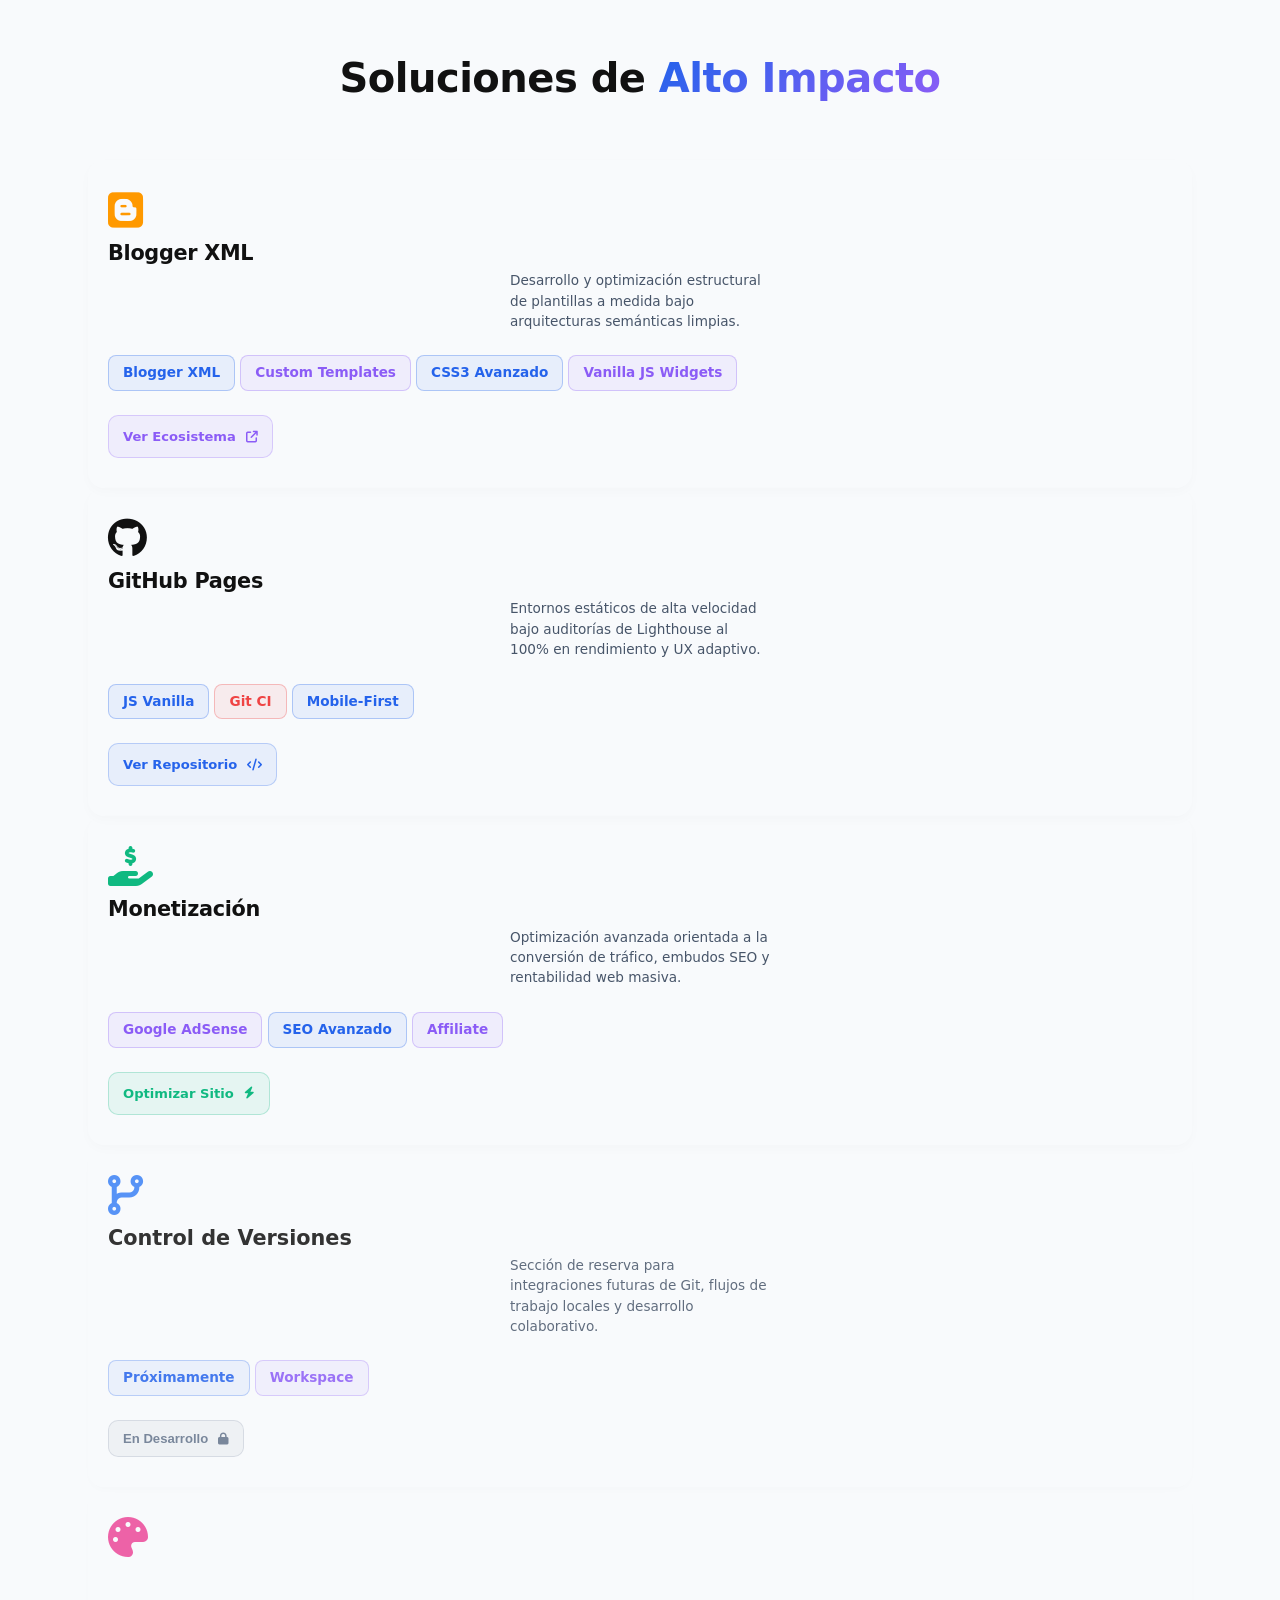
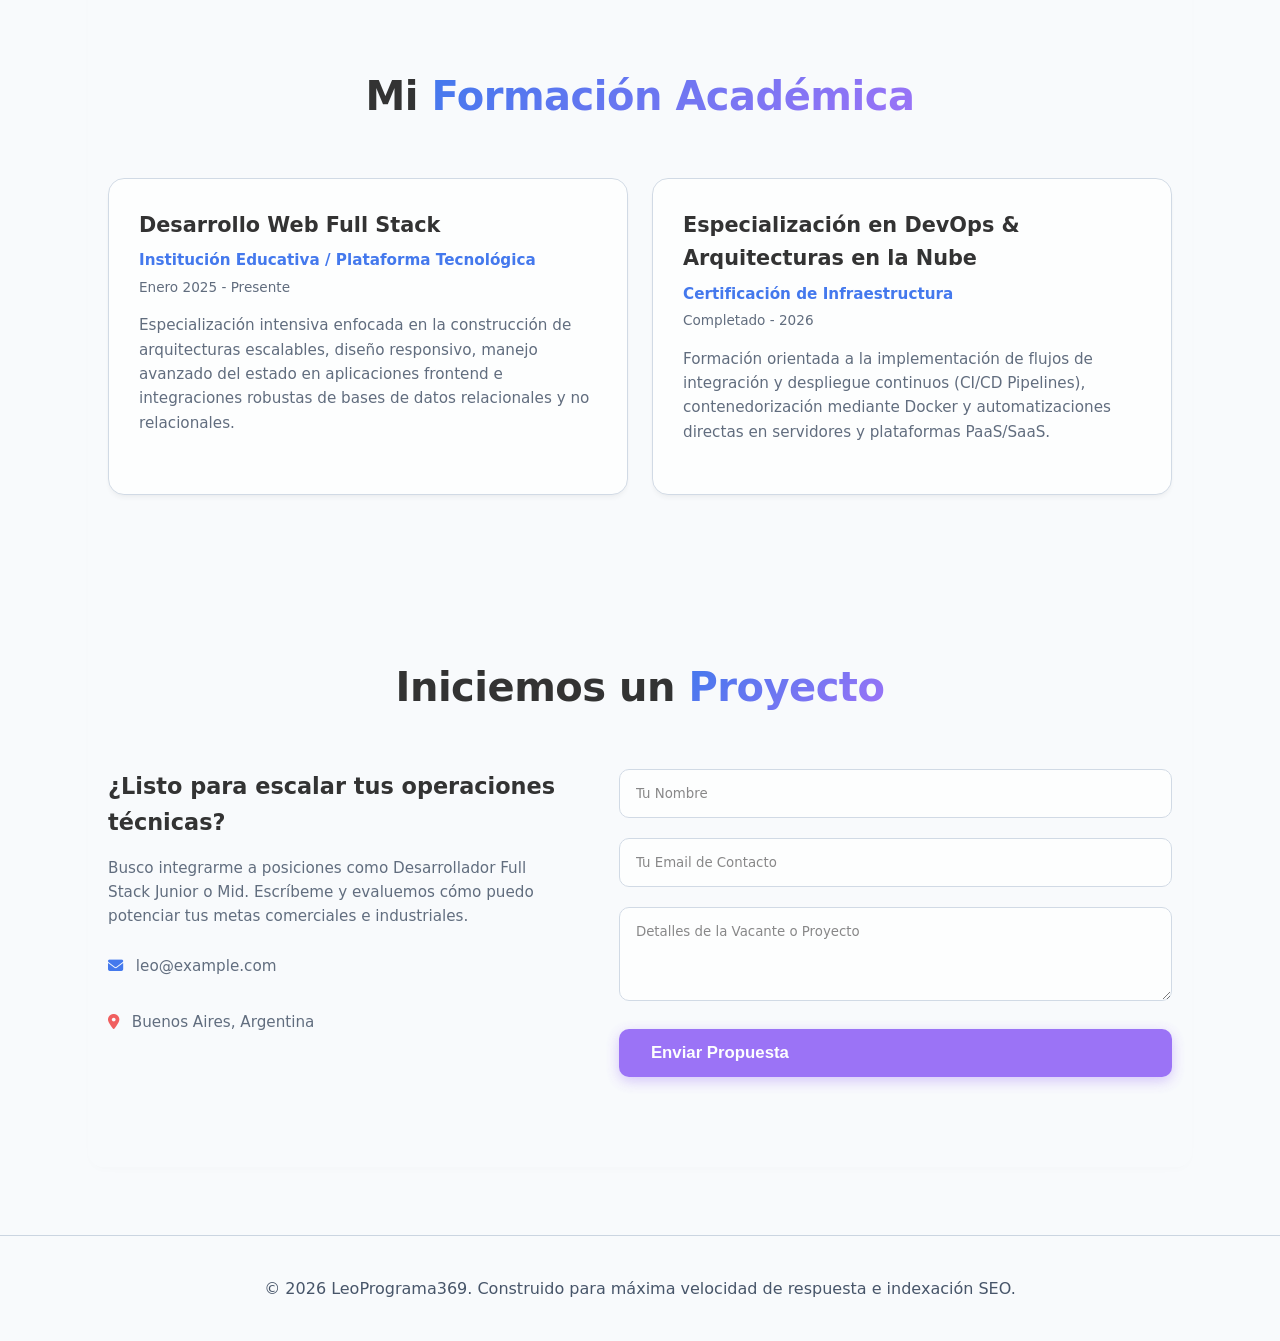
==== commit ac75445d: "Update index.html Signed-off-by: LeoPrograma369 <leo92369@outlook.com>" ====
--- a/index.html
+++ b/index.html
@@ -164,6 +164,24 @@
     transform: translateY(-2px);                /* Microanimación de elevación moderna */
     box-shadow: 0 4px 12px rgba(139, 92, 246, 0.25); /* Sombra suave de enfoque */
 }
+
+/* ==========================================================
+   SEPARACIÓN ESTRUCTURAL DE BOTONES EN TARJETAS DE PROYECTOS
+   ========================================================== */
+
+/* 1. Forzar una separación interna superior y una línea sutil sobre los botones */
+.project-card .mt-auto {
+    margin-top: auto !important;
+    padding-top: 1.5rem !important; /* Espacio exacto de separación */
+    border-top: 1px solid var(--border-color) !important; /* Línea divisoria adaptativa al tema */
+}
+
+/* 2. Asegurar que las insignias (badges) no se peguen a la separación */
+.project-card .project-tags {
+    margin-bottom: 0px !important; /* Limpia márgenes antiguos */
+}
+
+        
     </style>
 </head>
 <body>
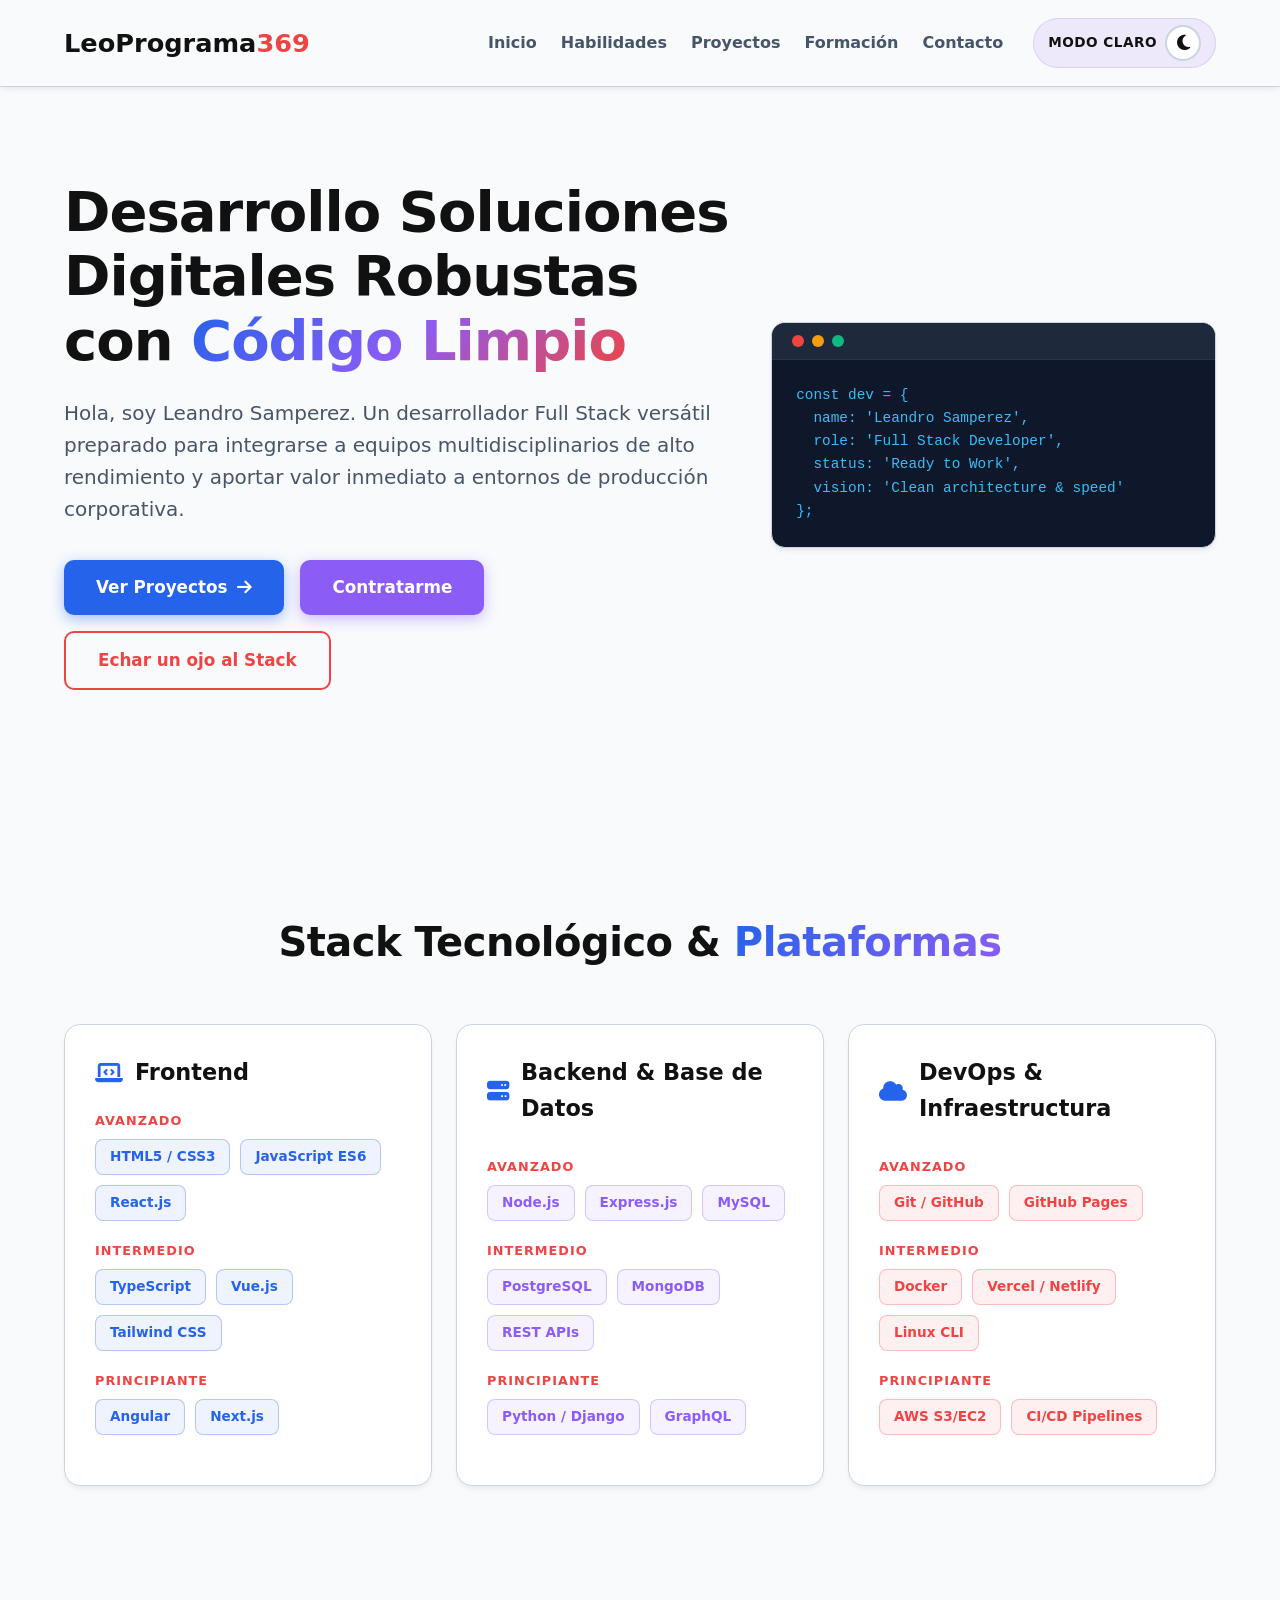
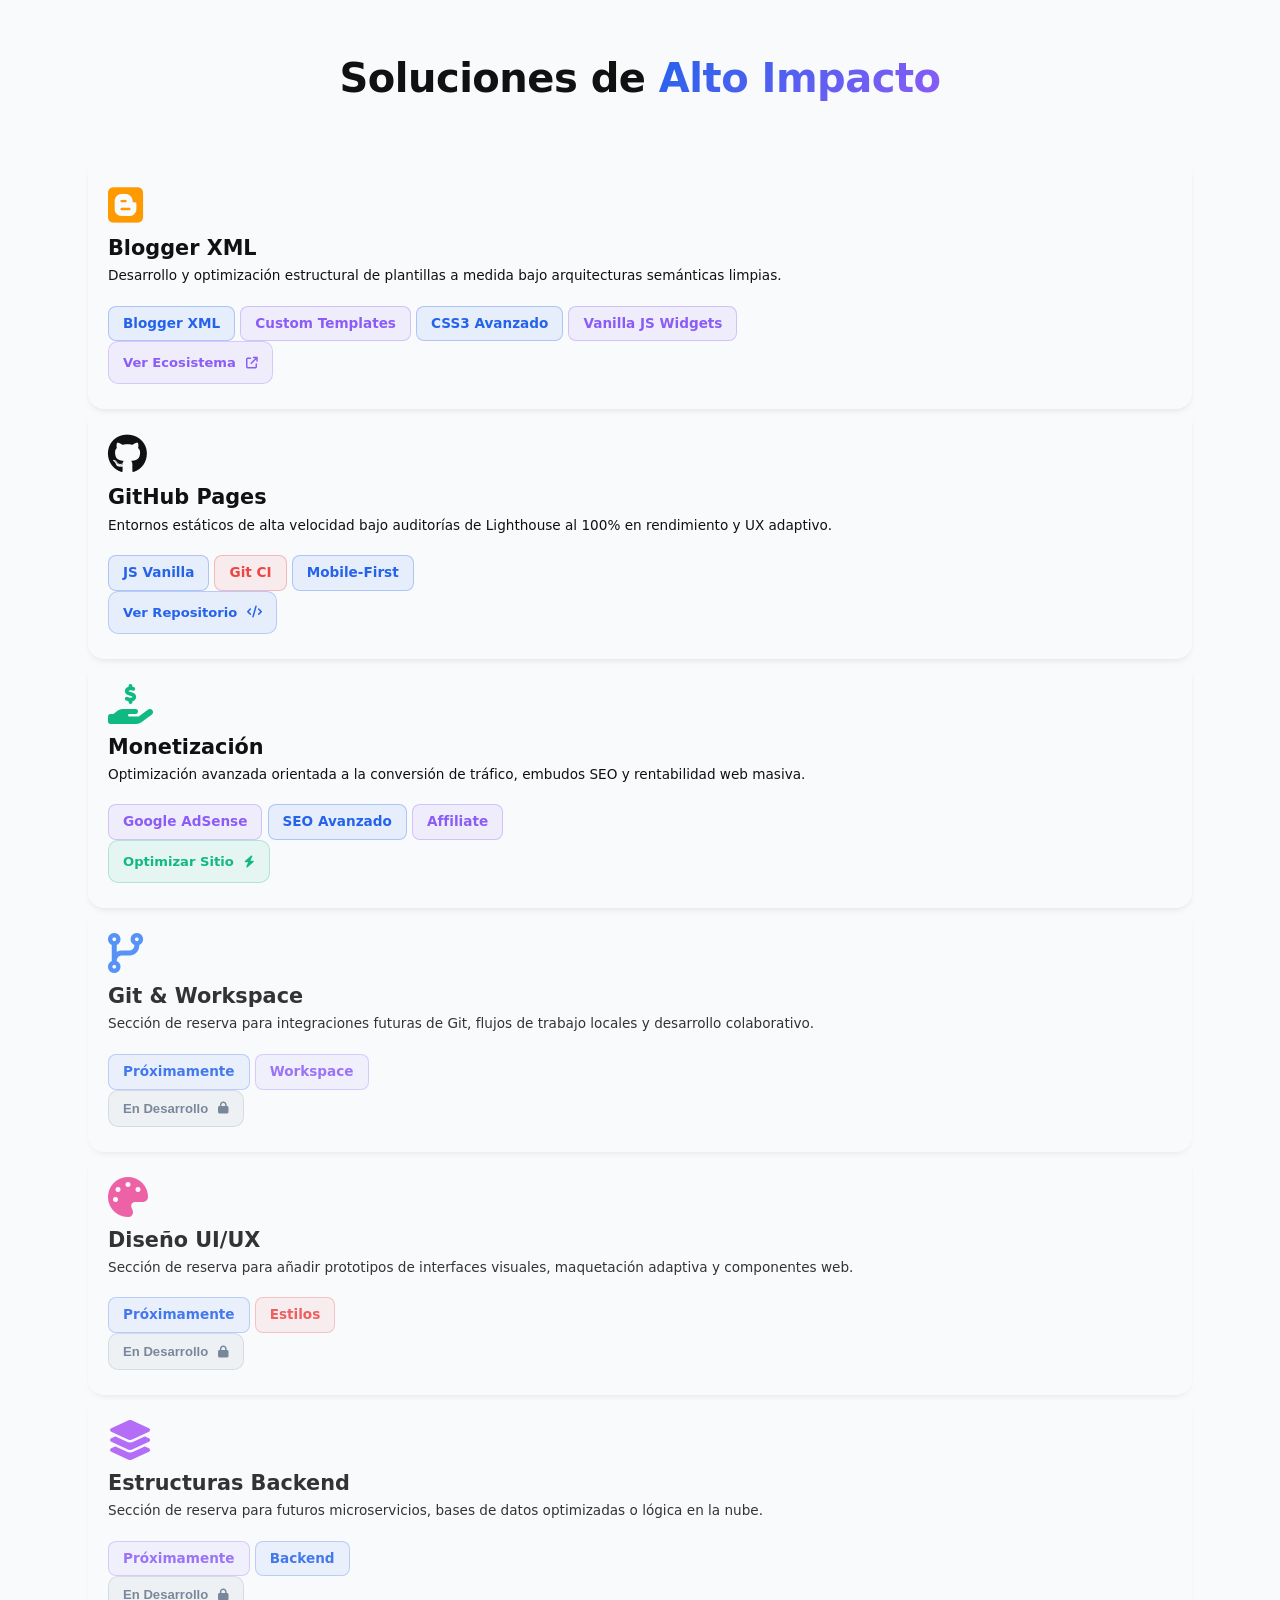
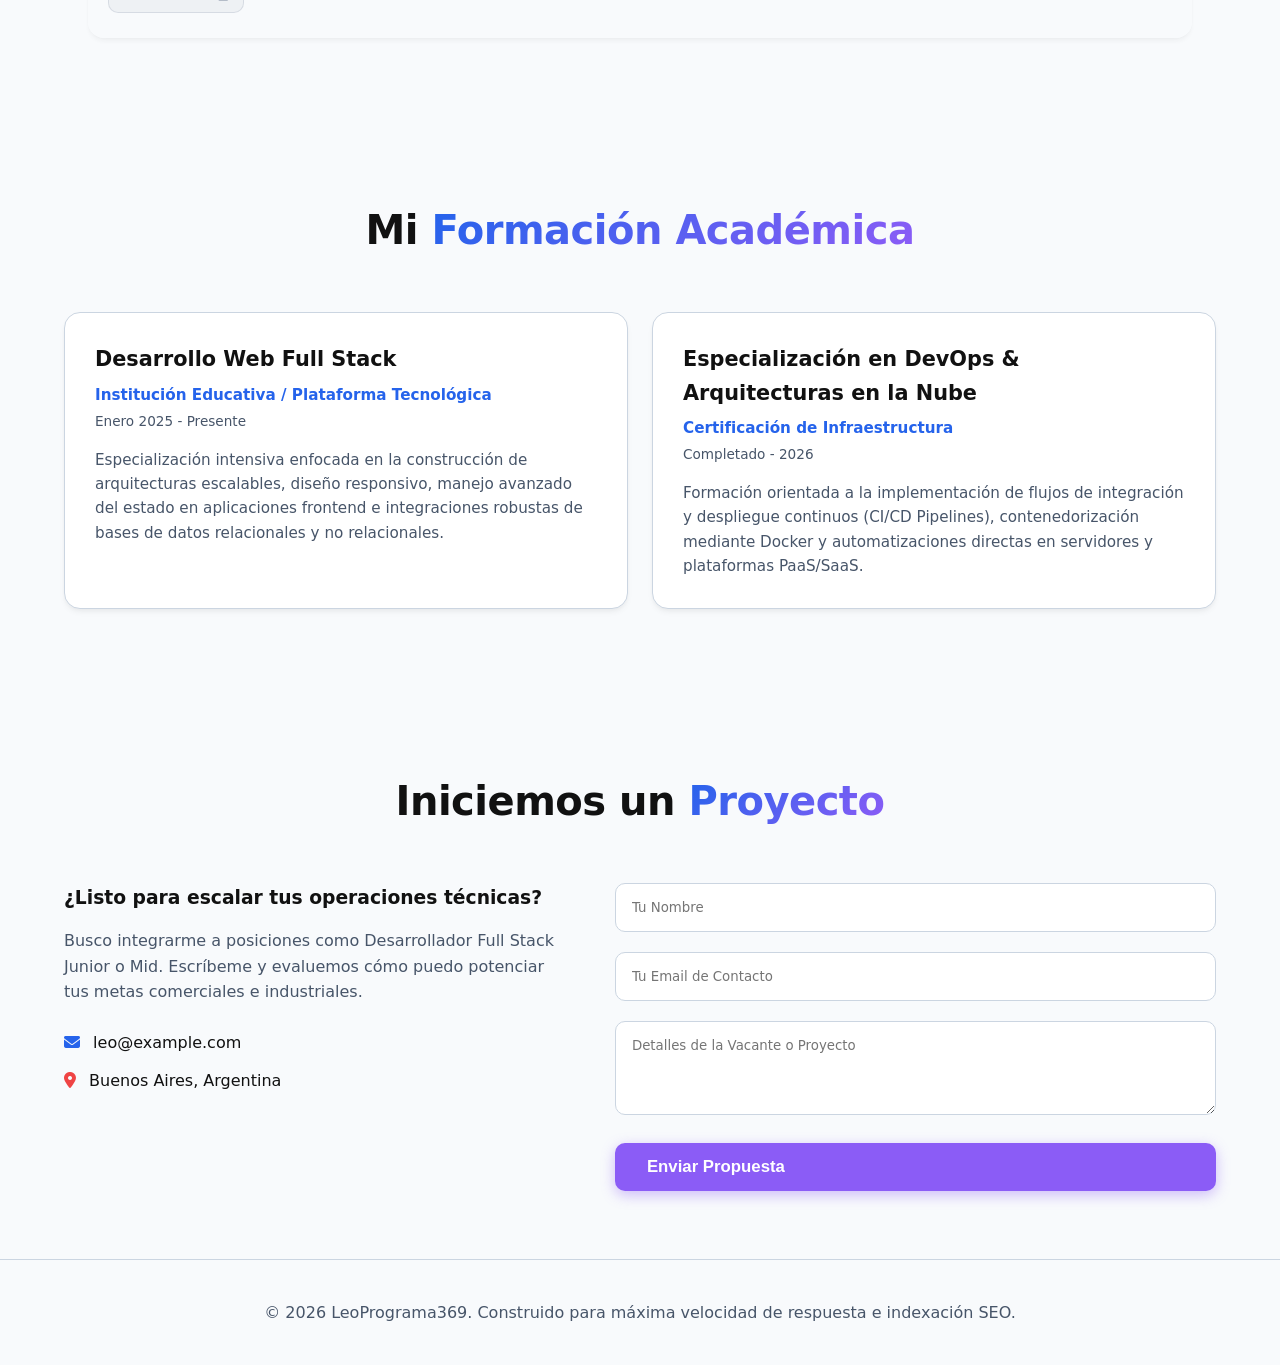
==== commit 08e5f5d0: "Update index.html Signed-off-by: LeoPrograma369 <leo92369@outlook.com>" ====
--- a/index.html
+++ b/index.html
@@ -342,184 +342,168 @@
 
 
 <section id="proyectos" class="py-5" style="background-color: var(--bg-body);">
-    <div class="container">
-        
-        <h2 class="section-title text-center mb-5" style="font-weight: 800;">
-            Soluciones de <span>Alto Impacto</span>
-        </h2>
-        
-        <div class="row g-4 justify-content-center mb-4">
+        <div class="container">
+            <h2 class="section-title text-center mb-5" style="font-weight: 800;">Soluciones de <span>Alto Impacto</span></h2>
             
-            <div class="col-12 col-md-6 col-lg-4 d-flex">
-                <div class="project-card text-center w-100 d-flex flex-column justify-content-between" 
-                     style="background: var(--bg-card); border: 1px solid var(--border-color); border-radius: 16px; padding: 30px 20px; box-shadow: 0 4px 12px rgba(0,0,0,0.02);">
-                    
-                    <div>
-                        <div class="brand-header text-center mb-3">
-                            <div style="font-size: 2.5rem; color: #ff9900; line-height: 1; margin-bottom: 6px;">
-                                <i class="fa-brands fa-blogger"></i>
-                            </div>
-                            <h3 style="font-size: 1.3rem; font-weight: 700; color: var(--text-main); margin: 0; letter-spacing: -0.3px;">Blogger XML</h3>
-                        </div>
-                        
-                        <p class="mb-4 text-muted" style="font-size: 0.85rem; line-height: 1.5; max-width: 260px; margin: 0 auto 1.5rem auto;">
-                            Desarrollo y optimización estructural de plantillas a medida bajo arquitecturas semánticas limpias.
-                        </p>
-                        
-                        <div class="d-flex flex-wrap justify-content-center gap-2 mb-4">
-                            <span class="badge b-blue">Blogger XML</span>
-                            <span class="badge b-purple">Custom Templates</span>
-                            <span class="badge b-blue">CSS3 Avanzado</span>
-                            <span class="badge b-purple">Vanilla JS Widgets</span>
-                        </div>
-                    </div>
-
-                    <div class="mt-auto pt-2">
-                        <a href="enlaces.html" target="_blank" rel="noopener noreferrer" class="btn btn-ecosistema-hub w-100 justify-content-center" 
-                           style="background-color: rgba(139, 92, 246, 0.08) !important; 
-                                  color: #8b5cf6 !important; 
-                                  border: 1px solid rgba(139, 92, 246, 0.25) !important; 
-                                  border-radius: 10px !important; 
-                                  padding: 10px 14px !important; 
-                                  font-size: 0.82rem !important; 
-                                  font-weight: 600 !important; 
-                                  text-decoration: none !important; 
-                                  display: inline-flex !important; 
-                                  align-items: center !important;">
-                            Ver Ecosistema <i class="fa-solid fa-arrow-up-right-from-square ms-2" style="font-size: 0.75rem;"></i>
-                        </a>
-                    </div>
-                </div>
+            <div class="row g-4 justify-content-center">
+                
+                <div class="col-12 col-md-6 col-lg-4 d-flex">
+                    <div class="project-card text-center w-100 d-flex flex-column justify-content-between" style="background: var(--bg-card); border: 1px solid var(--border-color); border-radius: 16px; padding: 25px 20px; box-shadow: var(--shadow);">
+                        <div>
+                            <div class="brand-header mb-3">
+                                <div style="font-size: 2.5rem; color: #ff9900; line-height: 1; margin-bottom: 6px;">
+                                    <i class="fa-brands fa-blogger"></i>
+                                </div>
+                                <h3 style="font-size: 1.3rem; font-weight: 700; color: var(--text-main); margin: 0;">Blogger XML</h3>
+                            </div>
+                            <p class="mb-3" style="font-size: 0.85rem; line-height: 1.5; color: var(--text-muted);">
+                                Desarrollo y optimización estructural de plantillas a medida bajo arquitecturas semánticas limpias.
+                            </p>
+                            <div class="d-flex flex-wrap justify-content-center gap-2 mb-3">
+                                <span class="badge b-blue">Blogger XML</span>
+                                <span class="badge b-purple">Custom Templates</span>
+                                <span class="badge b-blue">CSS3 Avanzado</span>
+                                <span class="badge b-purple">Vanilla JS Widgets</span>
+                            </div>
+                        </div>
+                        <div class="pt-3" style="border-top: 1px solid var(--border-color);">
+                            <a href="enlaces.html" target="_blank" rel="noopener noreferrer" class="btn btn-ecosistema-hub w-100 justify-content-center" style="background-color: rgba(139, 92, 246, 0.08) !important; color: #8b5cf6 !important; border: 1px solid rgba(139, 92, 246, 0.25) !important; border-radius: 10px !important; padding: 10px 14px !important; font-size: 0.82rem; font-weight: 600; text-decoration: none; display: inline-flex; align-items: center;">
+                                Ver Ecosistema <i class="fa-solid fa-arrow-up-right-from-square ms-2" style="font-size: 0.75rem;"></i>
+                            </a>
+                        </div>
+                    </div>
+                </div>
+
+                <div class="col-12 col-md-6 col-lg-4 d-flex">
+                    <div class="project-card text-center w-100 d-flex flex-column justify-content-between" style="background: var(--bg-card); border: 1px solid var(--border-color); border-radius: 16px; padding: 25px 20px; box-shadow: var(--shadow);">
+                        <div>
+                            <div class="brand-header mb-3">
+                                <div style="font-size: 2.5rem; color: var(--text-main); line-height: 1; margin-bottom: 6px;">
+                                    <i class="fa-brands fa-github"></i>
+                                </div>
+                                <h3 style="font-size: 1.3rem; font-weight: 700; color: var(--text-main); margin: 0;">GitHub Pages</h3>
+                            </div>
+                            <p class="mb-3" style="font-size: 0.85rem; line-height: 1.5; color: var(--text-muted);">
+                                Entornos estáticos de alta velocidad bajo auditorías de Lighthouse al 100% en rendimiento y UX adaptivo.
+                            </p>
+                            <div class="d-flex flex-wrap justify-content-center gap-2 mb-3">
+                                <span class="badge b-blue">JS Vanilla</span>
+                                <span class="badge b-red">Git CI</span>
+                                <span class="badge b-blue">Mobile-First</span>
+                            </div>
+                        </div>
+                        <div class="pt-3" style="border-top: 1px solid var(--border-color);">
+                            <a href="https://github.com/LeoPrograma369" target="_blank" rel="noopener noreferrer" class="btn w-100 justify-content-center fw-bold" style="background-color: rgba(37, 99, 235, 0.08) !important; color: #2563eb !important; border: 1px solid rgba(37, 99, 235, 0.25) !important; border-radius: 10px !important; padding: 10px 14px !important; font-size: 0.82rem; text-decoration: none; display: inline-flex; align-items: center;">
+                                Ver Repositorio <i class="fa-solid fa-code ms-2" style="font-size: 0.75rem;"></i>
+                            </a>
+                        </div>
+                    </div>
+                </div>
+
+                <div class="col-12 col-md-6 col-lg-4 d-flex">
+                    <div class="project-card text-center w-100 d-flex flex-column justify-content-between" style="background: var(--bg-card); border: 1px solid var(--border-color); border-radius: 16px; padding: 25px 20px; box-shadow: var(--shadow);">
+                        <div>
+                            <div class="brand-header mb-3">
+                                <div style="font-size: 2.5rem; color: #10b981; line-height: 1; margin-bottom: 6px;">
+                                    <i class="fa-solid fa-hand-holding-dollar"></i>
+                                </div>
+                                <h3 style="font-size: 1.3rem; font-weight: 700; color: var(--text-main); margin: 0;">Monetización</h3>
+                            </div>
+                            <p class="mb-3" style="font-size: 0.85rem; line-height: 1.5; color: var(--text-muted);">
+                                Optimización avanzada orientada a la conversión de tráfico, embudos SEO y rentabilidad web masiva.
+                            </p>
+                            <div class="d-flex flex-wrap justify-content-center gap-2 mb-3">
+                                <span class="badge b-purple">Google AdSense</span>
+                                <span class="badge b-blue">SEO Avanzado</span>
+                                <span class="badge b-purple">Affiliate</span>
+                            </div>
+                        </div>
+                        <div class="pt-3" style="border-top: 1px solid var(--border-color);">
+                            <a href="#contacto" class="btn w-100 justify-content-center fw-bold" style="background-color: rgba(16, 185, 129, 0.08) !important; color: #10b981 !important; border: 1px solid rgba(16, 185, 129, 0.25) !important; border-radius: 10px !important; padding: 10px 14px !important; font-size: 0.82rem; text-decoration: none; display: inline-flex; align-items: center;">
+                                Optimizar Sitio <i class="fa-solid fa-bolt ms-2" style="font-size: 0.75rem;"></i>
+                            </a>
+                        </div>
+                    </div>
+                </div>
+
+                <div class="col-12 col-md-6 col-lg-4 d-flex">
+                    <div class="project-card text-center w-100 d-flex flex-column justify-content-between" style="background: var(--bg-card); border: 1px solid var(--border-color); border-radius: 16px; padding: 25px 20px; box-shadow: var(--shadow); opacity: 0.85;">
+                        <div>
+                            <div class="brand-header mb-3">
+                                <div style="font-size: 2.5rem; color: #3b82f6; line-height: 1; margin-bottom: 6px;">
+                                    <i class="fa-solid fa-code-branch"></i>
+                                </div>
+                                <h3 style="font-size: 1.3rem; font-weight: 700; color: var(--text-main); margin: 0;">Git & Workspace</h3>
+                            </div>
+                            <p class="mb-3" style="font-size: 0.85rem; line-height: 1.5; color: var(--text-muted);">
+                                Sección de reserva para integraciones futuras de Git, flujos de trabajo locales y desarrollo colaborativo.
+                            </p>
+                            <div class="d-flex flex-wrap justify-content-center gap-2 mb-3">
+                                <span class="badge b-blue">Próximamente</span>
+                                <span class="badge b-purple">Workspace</span>
+                            </div>
+                        </div>
+                        <div class="pt-3" style="border-top: 1px solid var(--border-color);">
+                            <button class="btn w-100 justify-content-center fw-bold disabled" style="background-color: rgba(100, 116, 139, 0.08) !important; color: #64748b !important; border: 1px solid rgba(100, 116, 139, 0.2) !important; border-radius: 10px !important; padding: 10px 14px !important; font-size: 0.82rem;">
+                                En Desarrollo <i class="fa-solid fa-lock ms-2" style="font-size: 0.75rem;"></i>
+                            </button>
+                        </div>
+                    </div>
+                </div>
+
+                <div class="col-12 col-md-6 col-lg-4 d-flex">
+                    <div class="project-card text-center w-100 d-flex flex-column justify-content-between" style="background: var(--bg-card); border: 1px solid var(--border-color); border-radius: 16px; padding: 25px 20px; box-shadow: var(--shadow); opacity: 0.85;">
+                        <div>
+                            <div class="brand-header mb-3">
+                                <div style="font-size: 2.5rem; color: #ec4899; line-height: 1; margin-bottom: 6px;">
+                                    <i class="fa-solid fa-palette"></i>
+                                </div>
+                                <h3 style="font-size: 1.3rem; font-weight: 700; color: var(--text-main); margin: 0;">Diseño UI/UX</h3>
+                            </div>
+                            <p class="mb-3" style="font-size: 0.85rem; line-height: 1.5; color: var(--text-muted);">
+                                Sección de reserva para añadir prototipos de interfaces visuales, maquetación adaptiva y componentes web.
+                            </p>
+                            <div class="d-flex flex-wrap justify-content-center gap-2 mb-3">
+                                <span class="badge b-blue">Próximamente</span>
+                                <span class="badge b-red">Estilos</span>
+                            </div>
+                        </div>
+                        <div class="pt-3" style="border-top: 1px solid var(--border-color);">
+                            <button class="btn w-100 justify-content-center fw-bold disabled" style="background-color: rgba(100, 116, 139, 0.08) !important; color: #64748b !important; border: 1px solid rgba(100, 116, 139, 0.2) !important; border-radius: 10px !important; padding: 10px 14px !important; font-size: 0.82rem;">
+                                En Desarrollo <i class="fa-solid fa-lock ms-2" style="font-size: 0.75rem;"></i>
+                            </button>
+                        </div>
+                    </div>
+                </div>
+
+                <div class="col-12 col-md-6 col-lg-4 d-flex">
+                    <div class="project-card text-center w-100 d-flex flex-column justify-content-between" style="background: var(--bg-card); border: 1px solid var(--border-color); border-radius: 16px; padding: 25px 20px; box-shadow: var(--shadow); opacity: 0.85;">
+                        <div>
+                            <div class="brand-header mb-3">
+                                <div style="font-size: 2.5rem; color: #a855f7; line-height: 1; margin-bottom: 6px;">
+                                    <i class="fa-solid fa-layer-group"></i>
+                                </div>
+                                <h3 style="font-size: 1.3rem; font-weight: 700; color: var(--text-main); margin: 0;">Estructuras Backend</h3>
+                            </div>
+                            <p class="mb-3" style="font-size: 0.85rem; line-height: 1.5; color: var(--text-muted);">
+                                Sección de reserva para futuros microservicios, bases de datos optimizadas o lógica en la nube.
+                            </p>
+                            <div class="d-flex flex-wrap justify-content-center gap-2 mb-3">
+                                <span class="badge b-purple">Próximamente</span>
+                                <span class="badge b-blue">Backend</span>
+                            </div>
+                        </div>
+                        <div class="pt-3" style="border-top: 1px solid var(--border-color);">
+                            <button class="btn w-100 justify-content-center fw-bold disabled" style="background-color: rgba(100, 116, 139, 0.08) !important; color: #64748b !important; border: 1px solid rgba(100, 116, 139, 0.2) !important; border-radius: 10px !important; padding: 10px 14px !important; font-size: 0.82rem;">
+                                En Desarrollo <i class="fa-solid fa-lock ms-2" style="font-size: 0.75rem;"></i>
+                            </button>
+                        </div>
+                    </div>
+                </div>
+
             </div>
-
-            <div class="col-12 col-md-6 col-lg-4 d-flex">
-                <div class="project-card text-center w-100 d-flex flex-column justify-content-between" 
-                     style="background: var(--bg-card); border: 1px solid var(--border-color); border-radius: 16px; padding: 30px 20px; box-shadow: 0 4px 12px rgba(0,0,0,0.02);">
-                    
-                    <div>
-                        <div class="brand-header text-center mb-3">
-                            <div style="font-size: 2.5rem; color: var(--text-main); line-height: 1; margin-bottom: 6px;">
-                                <i class="fa-brands fa-github"></i>
-                            </div>
-                            <h3 style="font-size: 1.3rem; font-weight: 700; color: var(--text-main); margin: 0; letter-spacing: -0.3px;">GitHub Pages</h3>
-                        </div>
-                        
-                        <p class="mb-4 text-muted" style="font-size: 0.85rem; line-height: 1.5; max-width: 260px; margin: 0 auto 1.5rem auto;">
-                            Entornos estáticos de alta velocidad bajo auditorías de Lighthouse al 100% en rendimiento y UX adaptivo.
-                        </p>
-                        
-                        <div class="d-flex flex-wrap justify-content-center gap-2 mb-4">
-                            <span class="badge b-blue">JS Vanilla</span>
-                            <span class="badge b-red">Git CI</span>
-                            <span class="badge b-blue">Mobile-First</span>
-                        </div>
-                    </div>
-
-                    <div class="mt-auto pt-2">
-                        <a href="https://github.com/LeoPrograma369" target="_blank" rel="noopener noreferrer" class="btn w-100 justify-content-center fw-bold" 
-                           style="background-color: rgba(37, 99, 235, 0.08) !important; 
-                                  color: #2563eb !important; 
-                                  border: 1px solid rgba(37, 99, 235, 0.25) !important; 
-                                  border-radius: 10px !important; 
-                                  padding: 10px 14px !important; 
-                                  font-size: 0.82rem !important; 
-                                  text-decoration: none !important; 
-                                  display: inline-flex !important; 
-                                  align-items: center !important;">
-                            Ver Repositorio <i class="fa-solid fa-code ms-2" style="font-size: 0.75rem;"></i>
-                        </a>
-                    </div>
-                </div>
-            </div>
-
-            <div class="col-12 col-md-6 col-lg-4 d-flex">
-                <div class="project-card text-center w-100 d-flex flex-column justify-content-between" 
-                     style="background: var(--bg-card); border: 1px solid var(--border-color); border-radius: 16px; padding: 30px 20px; box-shadow: 0 4px 12px rgba(0,0,0,0.02);">
-                    
-                    <div>
-                        <div class="brand-header text-center mb-3">
-                            <div style="font-size: 2.5rem; color: #10b981; line-height: 1; margin-bottom: 6px;">
-                                <i class="fa-solid fa-hand-holding-dollar"></i>
-                            </div>
-                            <h3 style="font-size: 1.3rem; font-weight: 700; color: var(--text-main); margin: 0; letter-spacing: -0.3px;">Monetización</h3>
-                        </div>
-                        
-                        <p class="mb-4 text-muted" style="font-size: 0.85rem; line-height: 1.5; max-width: 260px; margin: 0 auto 1.5rem auto;">
-                            Optimización avanzada orientada a la conversión de tráfico, embudos SEO y rentabilidad web masiva.
-                        </p>
-                        
-                        <div class="d-flex flex-wrap justify-content-center gap-2 mb-4">
-                            <span class="badge b-purple">Google AdSense</span>
-                            <span class="badge b-blue">SEO Avanzado</span>
-                            <span class="badge b-purple">Affiliate</span>
-                        </div>
-                    </div>
-
-                    <div class="mt-auto pt-2">
-                        <a href="#contacto" class="btn w-100 justify-content-center fw-bold" 
-                           style="background-color: rgba(16, 185, 129, 0.08) !important; 
-                                  color: #10b981 !important; 
-                                  border: 1px solid rgba(16, 185, 129, 0.25) !important; 
-                                  border-radius: 10px !important; 
-                                  padding: 10px 14px !important; 
-                                  font-size: 0.82rem !important; 
-                                  text-decoration: none !important; 
-                                  display: inline-flex !important; 
-                                  align-items: center !important;">
-                            Optimizar Sitio <i class="fa-solid fa-bolt ms-2" style="font-size: 0.75rem;"></i>
-                        </a>
-                    </div>
-                </div>
-            </div>
-
-        </div> <div class="row g-4 justify-content-center">
-            
-            <div class="col-12 col-md-6 col-lg-4 d-flex">
-                <div class="project-card text-center w-100 d-flex flex-column justify-content-between" 
-                     style="background: var(--bg-card); border: 1px solid var(--border-color); border-radius: 16px; padding: 30px 20px; box-shadow: 0 4px 12px rgba(0,0,0,0.02); opacity: 0.85;">
-                    
-                    <div>
-                        <div class="brand-header text-center mb-3">
-                            <div style="font-size: 2.5rem; color: #3b82f6; line-height: 1; margin-bottom: 6px;">
-                                <i class="fa-solid fa-code-branch"></i>
-                            </div>
-                            <h3 style="font-size: 1.3rem; font-weight: 700; color: var(--text-main); margin: 0;">Control de Versiones</h3>
-                        </div>
-                        
-                        <p class="mb-4 text-muted" style="font-size: 0.85rem; line-height: 1.5; max-width: 260px; margin: 0 auto 1.5rem auto;">
-                            Sección de reserva para integraciones futuras de Git, flujos de trabajo locales y desarrollo colaborativo.
-                        </p>
-                        
-                        <div class="d-flex flex-wrap justify-content-center gap-2 mb-4">
-                            <span class="badge b-blue">Próximamente</span>
-                            <span class="badge b-purple">Workspace</span>
-                        </div>
-                    </div>
-
-                    <div class="mt-auto pt-2">
-                        <button class="btn w-100 justify-content-center fw-bold disabled" 
-                                style="background-color: rgba(100, 116, 139, 0.08) !important; 
-                                       color: #64748b !important; 
-                                       border: 1px solid rgba(100, 116, 139, 0.2) !important; 
-                                       border-radius: 10px !important; 
-                                       padding: 10px 14px !important; 
-                                       font-size: 0.82rem !important;">
-                            En Desarrollo <i class="fa-solid fa-lock ms-2" style="font-size: 0.75rem;"></i>
-                        </button>
-                    </div>
-                </div>
-            </div>
-
-            <div class="col-12 col-md-6 col-lg-4 d-flex">
-                <div class="project-card text-center w-100 d-flex flex-column justify-content-between" 
-                     style="background: var(--bg-card); border: 1px solid var(--border-color); border-radius: 16px; padding: 30px 20px; box-shadow: 0 4px 12px rgba(0,0,0,0.02); opacity: 0.85;">
-                    
-                    <div>
-                        <div class="brand-header text-center mb-3">
-                            <div style="font-size: 2.5rem; color: #ec4899; line-height: 1; margin-bottom: 6px;">
-                                <i class="fa-solid fa-palette"></i>
-                            </div>
-
+        </div>
+    </section>
 
         
         
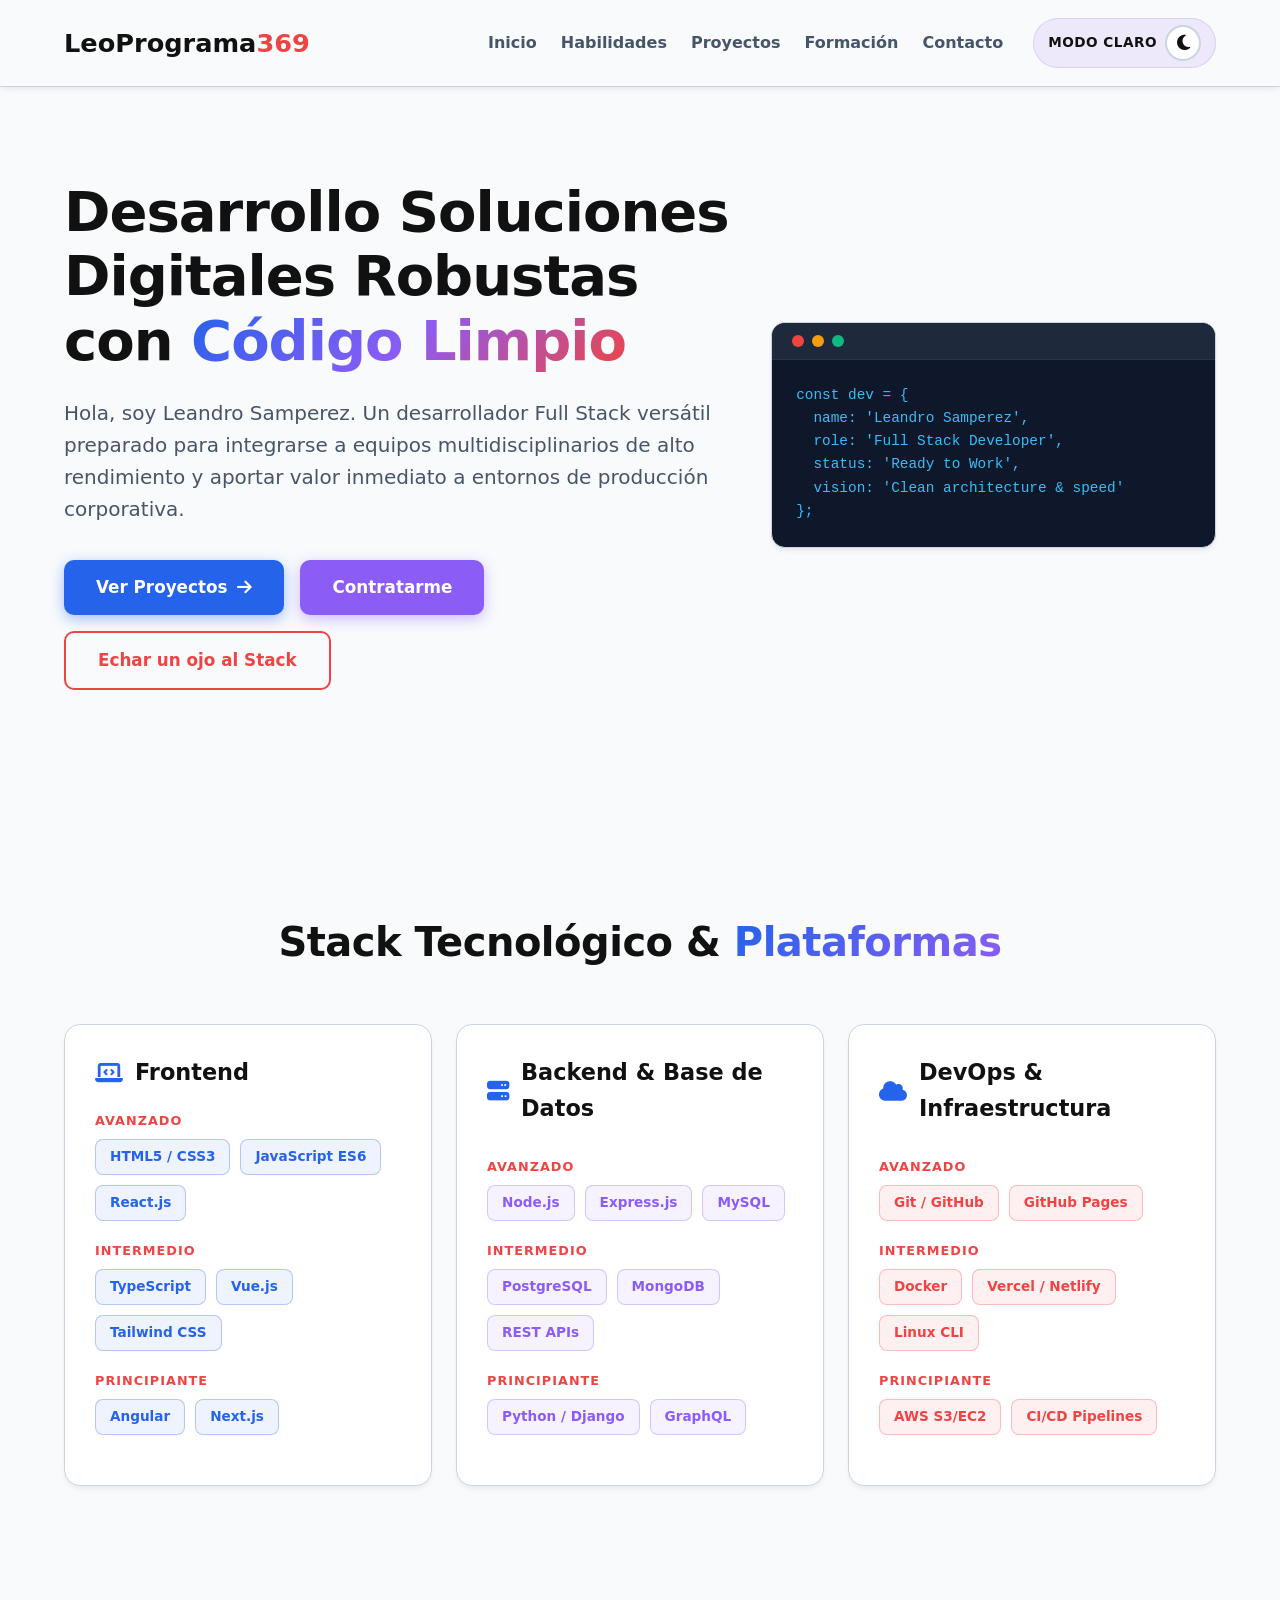
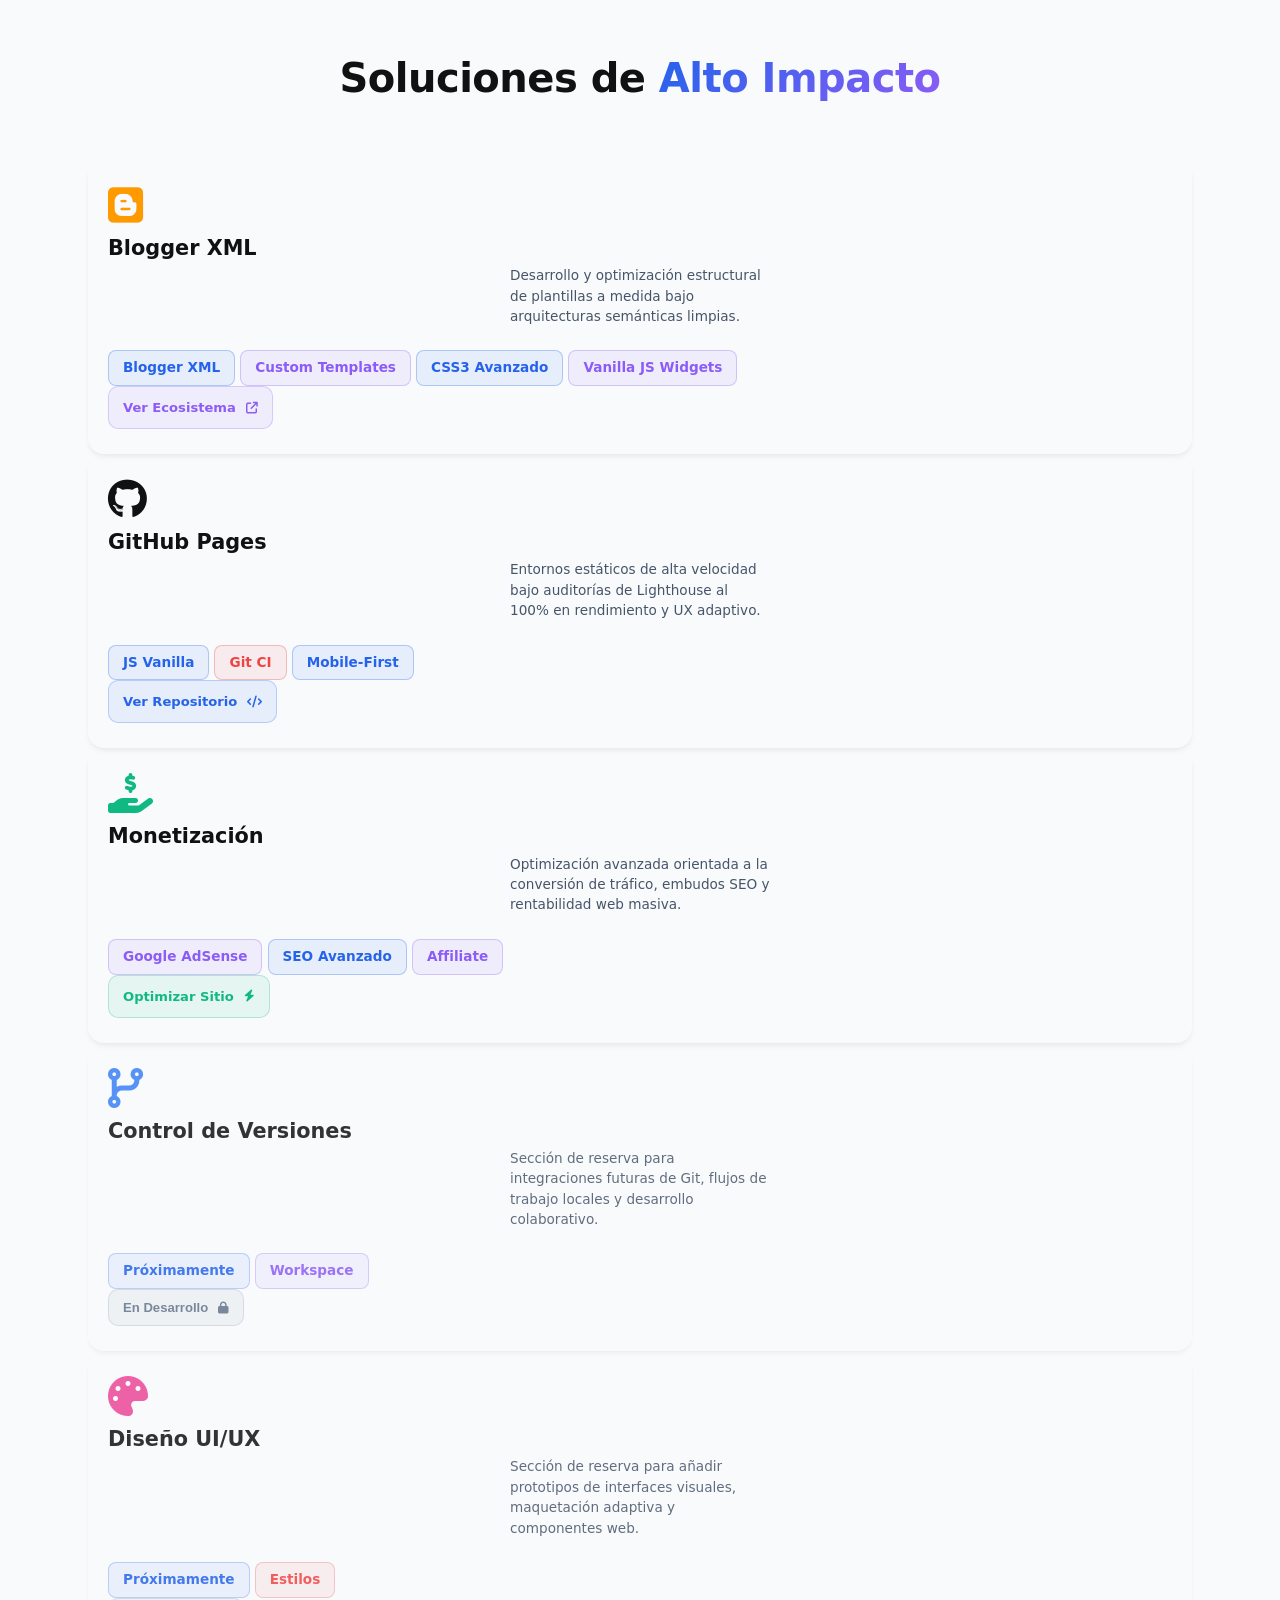
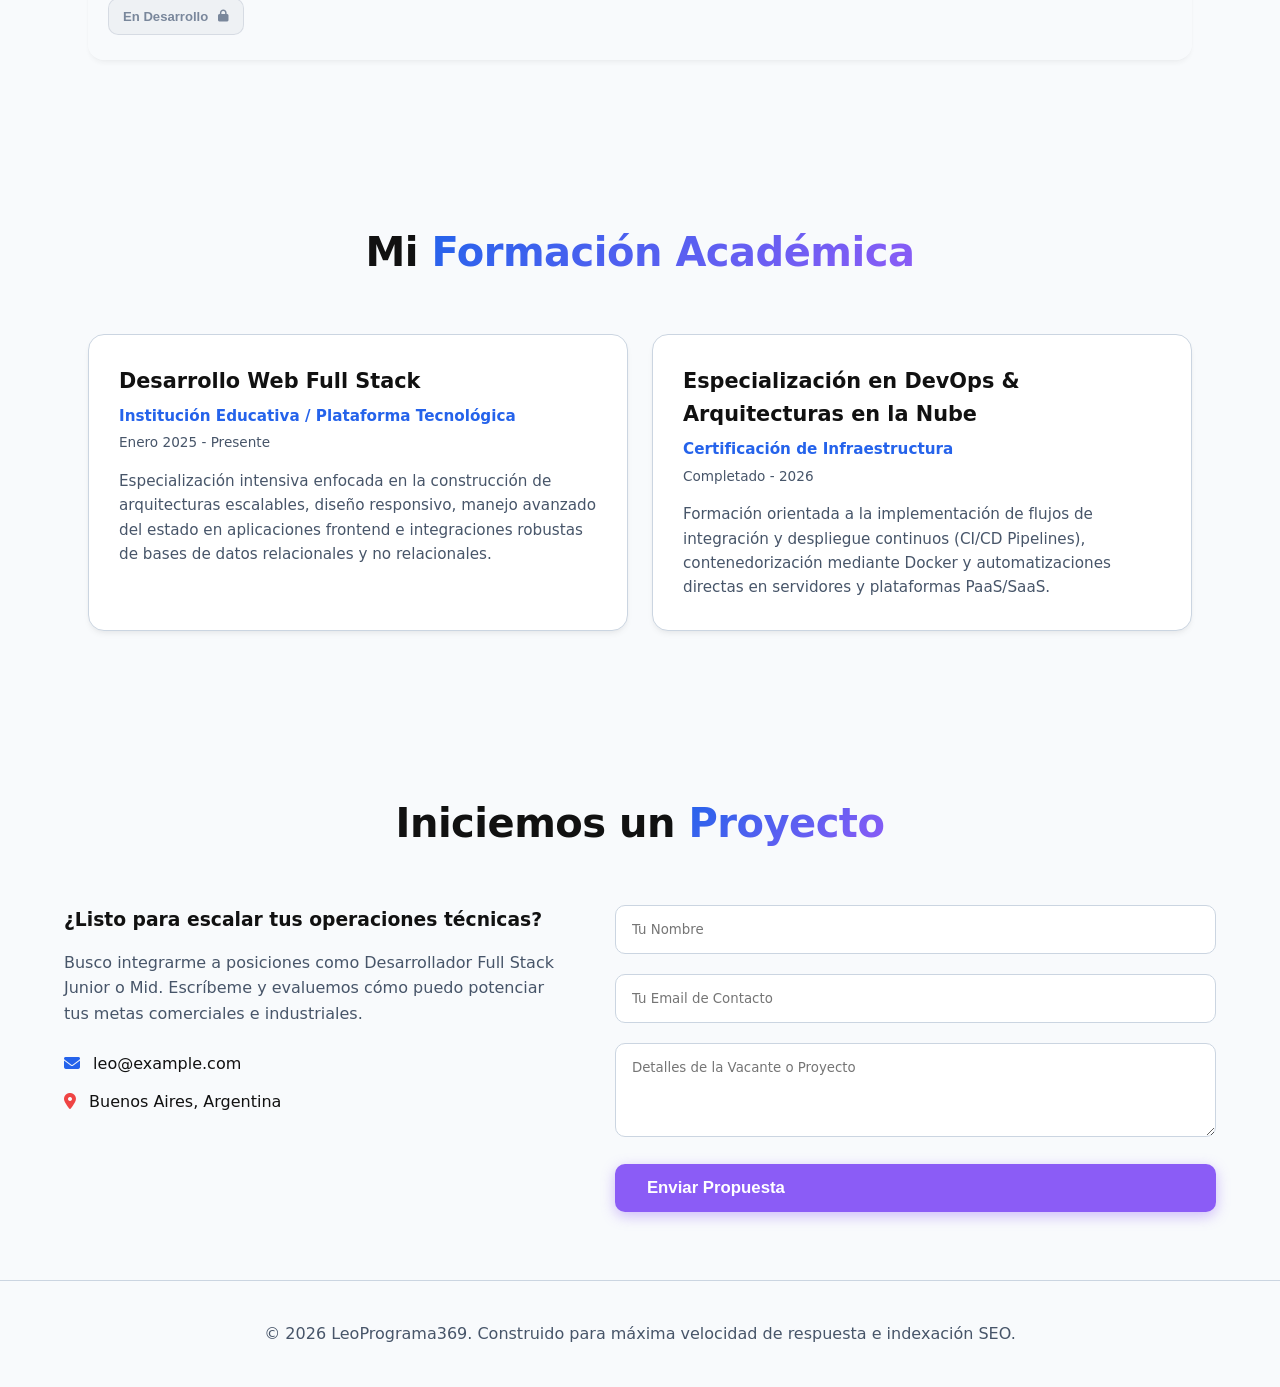
==== commit e462dcdd: "Update index.html Signed-off-by: LeoPrograma369 <leo92369@outlook.com>" ====
--- a/index.html
+++ b/index.html
@@ -340,197 +340,195 @@
             </div>
         </section>
 
-
+<!-- ==========================================================
+     SECCIÓN PROYECTOS (CON TODAS LAS ETIQUETAS COMPLETAS Y CERRADAS)
+     ========================================================== -->
 <section id="proyectos" class="py-5" style="background-color: var(--bg-body);">
-        <div class="container">
-            <h2 class="section-title text-center mb-5" style="font-weight: 800;">Soluciones de <span>Alto Impacto</span></h2>
+    <div class="container">
+        
+        <h2 class="section-title text-center mb-5" style="font-weight: 800;">
+            Soluciones de <span>Alto Impacto</span>
+        </h2>
+        
+        <div class="row g-4 justify-content-center">
             
-            <div class="row g-4 justify-content-center">
-                
-                <div class="col-12 col-md-6 col-lg-4 d-flex">
-                    <div class="project-card text-center w-100 d-flex flex-column justify-content-between" style="background: var(--bg-card); border: 1px solid var(--border-color); border-radius: 16px; padding: 25px 20px; box-shadow: var(--shadow);">
-                        <div>
-                            <div class="brand-header mb-3">
-                                <div style="font-size: 2.5rem; color: #ff9900; line-height: 1; margin-bottom: 6px;">
-                                    <i class="fa-brands fa-blogger"></i>
-                                </div>
-                                <h3 style="font-size: 1.3rem; font-weight: 700; color: var(--text-main); margin: 0;">Blogger XML</h3>
-                            </div>
-                            <p class="mb-3" style="font-size: 0.85rem; line-height: 1.5; color: var(--text-muted);">
-                                Desarrollo y optimización estructural de plantillas a medida bajo arquitecturas semánticas limpias.
-                            </p>
-                            <div class="d-flex flex-wrap justify-content-center gap-2 mb-3">
-                                <span class="badge b-blue">Blogger XML</span>
-                                <span class="badge b-purple">Custom Templates</span>
-                                <span class="badge b-blue">CSS3 Avanzado</span>
-                                <span class="badge b-purple">Vanilla JS Widgets</span>
-                            </div>
-                        </div>
-                        <div class="pt-3" style="border-top: 1px solid var(--border-color);">
-                            <a href="enlaces.html" target="_blank" rel="noopener noreferrer" class="btn btn-ecosistema-hub w-100 justify-content-center" style="background-color: rgba(139, 92, 246, 0.08) !important; color: #8b5cf6 !important; border: 1px solid rgba(139, 92, 246, 0.25) !important; border-radius: 10px !important; padding: 10px 14px !important; font-size: 0.82rem; font-weight: 600; text-decoration: none; display: inline-flex; align-items: center;">
-                                Ver Ecosistema <i class="fa-solid fa-arrow-up-right-from-square ms-2" style="font-size: 0.75rem;"></i>
-                            </a>
-                        </div>
-                    </div>
-                </div>
-
-                <div class="col-12 col-md-6 col-lg-4 d-flex">
-                    <div class="project-card text-center w-100 d-flex flex-column justify-content-between" style="background: var(--bg-card); border: 1px solid var(--border-color); border-radius: 16px; padding: 25px 20px; box-shadow: var(--shadow);">
-                        <div>
-                            <div class="brand-header mb-3">
-                                <div style="font-size: 2.5rem; color: var(--text-main); line-height: 1; margin-bottom: 6px;">
-                                    <i class="fa-brands fa-github"></i>
-                                </div>
-                                <h3 style="font-size: 1.3rem; font-weight: 700; color: var(--text-main); margin: 0;">GitHub Pages</h3>
-                            </div>
-                            <p class="mb-3" style="font-size: 0.85rem; line-height: 1.5; color: var(--text-muted);">
-                                Entornos estáticos de alta velocidad bajo auditorías de Lighthouse al 100% en rendimiento y UX adaptivo.
-                            </p>
-                            <div class="d-flex flex-wrap justify-content-center gap-2 mb-3">
-                                <span class="badge b-blue">JS Vanilla</span>
-                                <span class="badge b-red">Git CI</span>
-                                <span class="badge b-blue">Mobile-First</span>
-                            </div>
-                        </div>
-                        <div class="pt-3" style="border-top: 1px solid var(--border-color);">
-                            <a href="https://github.com/LeoPrograma369" target="_blank" rel="noopener noreferrer" class="btn w-100 justify-content-center fw-bold" style="background-color: rgba(37, 99, 235, 0.08) !important; color: #2563eb !important; border: 1px solid rgba(37, 99, 235, 0.25) !important; border-radius: 10px !important; padding: 10px 14px !important; font-size: 0.82rem; text-decoration: none; display: inline-flex; align-items: center;">
-                                Ver Repositorio <i class="fa-solid fa-code ms-2" style="font-size: 0.75rem;"></i>
-                            </a>
-                        </div>
-                    </div>
-                </div>
-
-                <div class="col-12 col-md-6 col-lg-4 d-flex">
-                    <div class="project-card text-center w-100 d-flex flex-column justify-content-between" style="background: var(--bg-card); border: 1px solid var(--border-color); border-radius: 16px; padding: 25px 20px; box-shadow: var(--shadow);">
-                        <div>
-                            <div class="brand-header mb-3">
-                                <div style="font-size: 2.5rem; color: #10b981; line-height: 1; margin-bottom: 6px;">
-                                    <i class="fa-solid fa-hand-holding-dollar"></i>
-                                </div>
-                                <h3 style="font-size: 1.3rem; font-weight: 700; color: var(--text-main); margin: 0;">Monetización</h3>
-                            </div>
-                            <p class="mb-3" style="font-size: 0.85rem; line-height: 1.5; color: var(--text-muted);">
-                                Optimización avanzada orientada a la conversión de tráfico, embudos SEO y rentabilidad web masiva.
-                            </p>
-                            <div class="d-flex flex-wrap justify-content-center gap-2 mb-3">
-                                <span class="badge b-purple">Google AdSense</span>
-                                <span class="badge b-blue">SEO Avanzado</span>
-                                <span class="badge b-purple">Affiliate</span>
-                            </div>
-                        </div>
-                        <div class="pt-3" style="border-top: 1px solid var(--border-color);">
-                            <a href="#contacto" class="btn w-100 justify-content-center fw-bold" style="background-color: rgba(16, 185, 129, 0.08) !important; color: #10b981 !important; border: 1px solid rgba(16, 185, 129, 0.25) !important; border-radius: 10px !important; padding: 10px 14px !important; font-size: 0.82rem; text-decoration: none; display: inline-flex; align-items: center;">
-                                Optimizar Sitio <i class="fa-solid fa-bolt ms-2" style="font-size: 0.75rem;"></i>
-                            </a>
-                        </div>
-                    </div>
-                </div>
-
-                <div class="col-12 col-md-6 col-lg-4 d-flex">
-                    <div class="project-card text-center w-100 d-flex flex-column justify-content-between" style="background: var(--bg-card); border: 1px solid var(--border-color); border-radius: 16px; padding: 25px 20px; box-shadow: var(--shadow); opacity: 0.85;">
-                        <div>
-                            <div class="brand-header mb-3">
-                                <div style="font-size: 2.5rem; color: #3b82f6; line-height: 1; margin-bottom: 6px;">
-                                    <i class="fa-solid fa-code-branch"></i>
-                                </div>
-                                <h3 style="font-size: 1.3rem; font-weight: 700; color: var(--text-main); margin: 0;">Git & Workspace</h3>
-                            </div>
-                            <p class="mb-3" style="font-size: 0.85rem; line-height: 1.5; color: var(--text-muted);">
-                                Sección de reserva para integraciones futuras de Git, flujos de trabajo locales y desarrollo colaborativo.
-                            </p>
-                            <div class="d-flex flex-wrap justify-content-center gap-2 mb-3">
-                                <span class="badge b-blue">Próximamente</span>
-                                <span class="badge b-purple">Workspace</span>
-                            </div>
-                        </div>
-                        <div class="pt-3" style="border-top: 1px solid var(--border-color);">
-                            <button class="btn w-100 justify-content-center fw-bold disabled" style="background-color: rgba(100, 116, 139, 0.08) !important; color: #64748b !important; border: 1px solid rgba(100, 116, 139, 0.2) !important; border-radius: 10px !important; padding: 10px 14px !important; font-size: 0.82rem;">
-                                En Desarrollo <i class="fa-solid fa-lock ms-2" style="font-size: 0.75rem;"></i>
-                            </button>
-                        </div>
-                    </div>
-                </div>
-
-                <div class="col-12 col-md-6 col-lg-4 d-flex">
-                    <div class="project-card text-center w-100 d-flex flex-column justify-content-between" style="background: var(--bg-card); border: 1px solid var(--border-color); border-radius: 16px; padding: 25px 20px; box-shadow: var(--shadow); opacity: 0.85;">
-                        <div>
-                            <div class="brand-header mb-3">
-                                <div style="font-size: 2.5rem; color: #ec4899; line-height: 1; margin-bottom: 6px;">
-                                    <i class="fa-solid fa-palette"></i>
-                                </div>
-                                <h3 style="font-size: 1.3rem; font-weight: 700; color: var(--text-main); margin: 0;">Diseño UI/UX</h3>
-                            </div>
-                            <p class="mb-3" style="font-size: 0.85rem; line-height: 1.5; color: var(--text-muted);">
-                                Sección de reserva para añadir prototipos de interfaces visuales, maquetación adaptiva y componentes web.
-                            </p>
-                            <div class="d-flex flex-wrap justify-content-center gap-2 mb-3">
-                                <span class="badge b-blue">Próximamente</span>
-                                <span class="badge b-red">Estilos</span>
-                            </div>
-                        </div>
-                        <div class="pt-3" style="border-top: 1px solid var(--border-color);">
-                            <button class="btn w-100 justify-content-center fw-bold disabled" style="background-color: rgba(100, 116, 139, 0.08) !important; color: #64748b !important; border: 1px solid rgba(100, 116, 139, 0.2) !important; border-radius: 10px !important; padding: 10px 14px !important; font-size: 0.82rem;">
-                                En Desarrollo <i class="fa-solid fa-lock ms-2" style="font-size: 0.75rem;"></i>
-                            </button>
-                        </div>
-                    </div>
-                </div>
-
-                <div class="col-12 col-md-6 col-lg-4 d-flex">
-                    <div class="project-card text-center w-100 d-flex flex-column justify-content-between" style="background: var(--bg-card); border: 1px solid var(--border-color); border-radius: 16px; padding: 25px 20px; box-shadow: var(--shadow); opacity: 0.85;">
-                        <div>
-                            <div class="brand-header mb-3">
-                                <div style="font-size: 2.5rem; color: #a855f7; line-height: 1; margin-bottom: 6px;">
-                                    <i class="fa-solid fa-layer-group"></i>
-                                </div>
-                                <h3 style="font-size: 1.3rem; font-weight: 700; color: var(--text-main); margin: 0;">Estructuras Backend</h3>
-                            </div>
-                            <p class="mb-3" style="font-size: 0.85rem; line-height: 1.5; color: var(--text-muted);">
-                                Sección de reserva para futuros microservicios, bases de datos optimizadas o lógica en la nube.
-                            </p>
-                            <div class="d-flex flex-wrap justify-content-center gap-2 mb-3">
-                                <span class="badge b-purple">Próximamente</span>
-                                <span class="badge b-blue">Backend</span>
-                            </div>
-                        </div>
-                        <div class="pt-3" style="border-top: 1px solid var(--border-color);">
-                            <button class="btn w-100 justify-content-center fw-bold disabled" style="background-color: rgba(100, 116, 139, 0.08) !important; color: #64748b !important; border: 1px solid rgba(100, 116, 139, 0.2) !important; border-radius: 10px !important; padding: 10px 14px !important; font-size: 0.82rem;">
-                                En Desarrollo <i class="fa-solid fa-lock ms-2" style="font-size: 0.75rem;"></i>
-                            </button>
-                        </div>
-                    </div>
-                </div>
-
-            </div>
+            <!-- TARJETA 1: BLOGGER XML -->
+            <div class="col-12 col-md-6 col-lg-4 d-flex">
+                <div class="project-card text-center w-100 d-flex flex-column justify-content-between" 
+                     style="background: var(--bg-card); border: 1px solid var(--border-color); border-radius: 16px; padding: 25px 20px; box-shadow: var(--shadow);">
+                    <div>
+                        <div class="brand-header mb-3">
+                            <div style="font-size: 2.5rem; color: #ff9900; line-height: 1; margin-bottom: 6px;">
+                                <i class="fa-brands fa-blogger"></i>
+                            </div>
+                            <h3 style="font-size: 1.3rem; font-weight: 700; color: var(--text-main); margin: 0;">Blogger XML</h3>
+                        </div>
+                        <p class="mb-3 text-muted" style="font-size: 0.85rem; line-height: 1.5; max-width: 260px; margin: 0 auto 1.5rem auto;">
+                            Desarrollo y optimización estructural de plantillas a medida bajo arquitecturas semánticas limpias.
+                        </p>
+                        <div class="d-flex flex-wrap justify-content-center gap-2 mb-3">
+                            <span class="badge b-blue">Blogger XML</span>
+                            <span class="badge b-purple">Custom Templates</span>
+                            <span class="badge b-blue">CSS3 Avanzado</span>
+                            <span class="badge b-purple">Vanilla JS Widgets</span>
+                        </div>
+                    </div>
+                    <div class="pt-3" style="border-top: 1px solid var(--border-color);">
+                        <a href="enlaces.html" target="_blank" rel="noopener noreferrer" class="btn btn-ecosistema-hub w-100 justify-content-center" 
+                           style="background-color: rgba(139, 92, 246, 0.08) !important; color: #8b5cf6 !important; border: 1px solid rgba(139, 92, 246, 0.25) !important; border-radius: 10px !important; padding: 10px 14px !important; font-size: 0.82rem !important; font-weight: 600 !important; text-decoration: none !important; display: inline-flex !important; align-items: center !important;">
+                            Ver Ecosistema <i class="fa-solid fa-arrow-up-right-from-square ms-2" style="font-size: 0.75rem;"></i>
+                        </a>
+                    </div>
+                </div>
+            </div>
+
+            <!-- TARJETA 2: GITHUB PAGES -->
+            <div class="col-12 col-md-6 col-lg-4 d-flex">
+                <div class="project-card text-center w-100 d-flex flex-column justify-content-between" 
+                     style="background: var(--bg-card); border: 1px solid var(--border-color); border-radius: 16px; padding: 25px 20px; box-shadow: var(--shadow);">
+                    <div>
+                        <div class="brand-header mb-3">
+                            <div style="font-size: 2.5rem; color: var(--text-main); line-height: 1; margin-bottom: 6px;">
+                                <i class="fa-brands fa-github"></i>
+                            </div>
+                            <h3 style="font-size: 1.3rem; font-weight: 700; color: var(--text-main); margin: 0;">GitHub Pages</h3>
+                        </div>
+                        <p class="mb-3 text-muted" style="font-size: 0.85rem; line-height: 1.5; max-width: 260px; margin: 0 auto 1.5rem auto;">
+                            Entornos estáticos de alta velocidad bajo auditorías de Lighthouse al 100% en rendimiento y UX adaptivo.
+                        </p>
+                        <div class="d-flex flex-wrap justify-content-center gap-2 mb-3">
+                            <span class="badge b-blue">JS Vanilla</span>
+                            <span class="badge b-red">Git CI</span>
+                            <span class="badge b-blue">Mobile-First</span>
+                        </div>
+                    </div>
+                    <div class="pt-3" style="border-top: 1px solid var(--border-color);">
+                        <a href="https://github.com/LeoPrograma369" target="_blank" rel="noopener noreferrer" class="btn w-100 justify-content-center fw-bold" 
+                           style="background-color: rgba(37, 99, 235, 0.08) !important; color: #2563eb !important; border: 1px solid rgba(37, 99, 235, 0.25) !important; border-radius: 10px !important; padding: 10px 14px !important; font-size: 0.82rem !important; text-decoration: none !important; display: inline-flex !important; align-items: center !important;">
+                            Ver Repositorio <i class="fa-solid fa-code ms-2" style="font-size: 0.75rem;"></i>
+                        </a>
+                    </div>
+                </div>
+            </div>
+
+            <!-- TARJETA 3: MONETIZACIÓN -->
+            <div class="col-12 col-md-6 col-lg-4 d-flex">
+                <div class="project-card text-center w-100 d-flex flex-column justify-content-between" 
+                     style="background: var(--bg-card); border: 1px solid var(--border-color); border-radius: 16px; padding: 25px 20px; box-shadow: var(--shadow);">
+                    <div>
+                        <div class="brand-header mb-3">
+                            <div style="font-size: 2.5rem; color: #10b981; line-height: 1; margin-bottom: 6px;">
+                                <i class="fa-solid fa-hand-holding-dollar"></i>
+                            </div>
+                            <h3 style="font-size: 1.3rem; font-weight: 700; color: var(--text-main); margin: 0;">Monetización</h3>
+                        </div>
+                        <p class="mb-3 text-muted" style="font-size: 0.85rem; line-height: 1.5; max-width: 260px; margin: 0 auto 1.5rem auto;">
+                            Optimización avanzada orientada a la conversión de tráfico, embudos SEO y rentabilidad web masiva.
+                        </p>
+                        <div class="d-flex flex-wrap justify-content-center gap-2 mb-3">
+                            <span class="badge b-purple">Google AdSense</span>
+                            <span class="badge b-blue">SEO Avanzado</span>
+                            <span class="badge b-purple">Affiliate</span>
+                        </div>
+                    </div>
+                    <div class="pt-3" style="border-top: 1px solid var(--border-color);">
+                        <a href="#contacto" class="btn w-100 justify-content-center fw-bold" 
+                           style="background-color: rgba(16, 185, 129, 0.08) !important; color: #10b981 !important; border: 1px solid rgba(16, 185, 129, 0.25) !important; border-radius: 10px !important; padding: 10px 14px !important; font-size: 0.82rem !important; text-decoration: none !important; display: inline-flex !important; align-items: center !important;">
+                            Optimizar Sitio <i class="fa-solid fa-bolt ms-2" style="font-size: 0.75rem;"></i>
+                        </a>
+                    </div>
+                </div>
+            </div>
+
+            <!-- TARJETA 4: CONTROL DE VERSIONES -->
+            <div class="col-12 col-md-6 col-lg-4 d-flex">
+                <div class="project-card text-center w-100 d-flex flex-column justify-content-between" 
+                     style="background: var(--bg-card); border: 1px solid var(--border-color); border-radius: 16px; padding: 25px 20px; box-shadow: var(--shadow); opacity: 0.85;">
+                    <div>
+                        <div class="brand-header mb-3">
+                            <div style="font-size: 2.5rem; color: #3b82f6; line-height: 1; margin-bottom: 6px;">
+                                <i class="fa-solid fa-code-branch"></i>
+                            </div>
+                            <h3 style="font-size: 1.3rem; font-weight: 700; color: var(--text-main); margin: 0;">Control de Versiones</h3>
+                        </div>
+                        <p class="mb-3 text-muted" style="font-size: 0.85rem; line-height: 1.5; max-width: 260px; margin: 0 auto 1.5rem auto;">
+                            Sección de reserva para integraciones futuras de Git, flujos de trabajo locales y desarrollo colaborativo.
+                        </p>
+                        <div class="d-flex flex-wrap justify-content-center gap-2 mb-3">
+                            <span class="badge b-blue">Próximamente</span>
+                            <span class="badge b-purple">Workspace</span>
+                        </div>
+                    </div>
+                    <div class="pt-3" style="border-top: 1px solid var(--border-color);">
+                        <button class="btn w-100 justify-content-center fw-bold disabled" 
+                                style="background-color: rgba(100, 116, 139, 0.08) !important; color: #64748b !important; border: 1px solid rgba(100, 116, 139, 0.2) !important; border-radius: 10px !important; padding: 10px 14px !important; font-size: 0.82rem !important;">
+                            En Desarrollo <i class="fa-solid fa-lock ms-2" style="font-size: 0.75rem;"></i>
+                        </button>
+                    </div>
+                </div>
+            </div>
+
+            <!-- TARJETA 5: DISEÑO UI/UX -->
+            <div class="col-12 col-md-6 col-lg-4 d-flex">
+                <div class="project-card text-center w-100 d-flex flex-column justify-content-between" 
+                     style="background: var(--bg-card); border: 1px solid var(--border-color); border-radius: 16px; padding: 25px 20px; box-shadow: var(--shadow); opacity: 0.85;">
+                    <div>
+                        <div class="brand-header mb-3">
+                            <div style="font-size: 2.5rem; color: #ec4899; line-height: 1; margin-bottom: 6px;">
+                                <i class="fa-solid fa-palette"></i>
+                            </div>
+                            <h3 style="font-size: 1.3rem; font-weight: 700; color: var(--text-main); margin: 0;">Diseño UI/UX</h3>
+                        </div>
+                        <p class="mb-3 text-muted" style="font-size: 0.85rem; line-height: 1.5; max-width: 260px; margin: 0 auto 1.5rem auto;">
+                            Sección de reserva para añadir prototipos de interfaces visuales, maquetación adaptiva y componentes web.
+                        </p>
+                        <div class="d-flex flex-wrap justify-content-center gap-2 mb-3">
+                            <span class="badge b-blue">Próximamente</span>
+                            <span class="badge b-red">Estilos</span>
+                        </div>
+                    </div>
+                    <div class="pt-3" style="border-top: 1px solid var(--border-color);">
+                        <button class="btn w-100 justify-content-center fw-bold disabled" 
+                                style="background-color: rgba(100, 116, 139, 0.08) !important; color: #64748b !important; border: 1px solid rgba(100, 116, 139, 0.2) !important; border-radius: 10px !important; padding: 10px 14px !important; font-size: 0.82rem !important;">
+                            En Desarrollo <i class="fa-solid fa-lock ms-2" style="font-size: 0.75rem;"></i>
+                        </button>
+                    </div>
+                </div>
+            </div>
+
+        </div> <!-- Cerramos la fila de las tarjetas principales correctamente -->
+    </div> <!-- Cerramos el container de proyectos correctamente -->
+</section>
+
+<!-- ==========================================================
+     SECCIÓN FORMACIÓN ACADÉMICA (RESTABLECIDA E INTACTA)
+     ========================================================== -->
+<section id="formacion">
+    <div class="container">
+        <h2 class="section-title">Mi <span>Formación Académica</span></h2>
+        <div class="formation-grid">
+            
+            <div class="formation-card">
+                <div>
+                    <h3>Desarrollo Web Full Stack</h3>
+                    <div class="formation-institution">Institución Educativa / Plataforma Tecnológica</div>
+                    <div class="formation-date">Enero 2025 - Presente</div>
+                    <p>Especialización intensiva enfocada en la construcción de arquitecturas escalables, diseño responsivo, manejo avanzado del estado en aplicaciones frontend e integraciones robustas de bases de datos relacionales y no relacionales.</p>
+                </div>
+            </div>
+
+            <div class="formation-card">
+                <div>
+                    <h3>Especialización en DevOps & Arquitecturas en la Nube</h3>
+                    <div class="formation-institution">Certificación de Infraestructura</div>
+                    <div class="formation-date">Completado - 2026</div>
+                    <p>Formación orientada a la implementación de flujos de integración y despliegue continuos (CI/CD Pipelines), contenedorización mediante Docker y automatizaciones directas en servidores y plataformas PaaS/SaaS.</p>
+                </div>
+            </div>
+
         </div>
-    </section>
-
-        
-        
-        <section id="formacion">
-            <h2 class="section-title">Mi <span>Formación Académica</span></h2>
-            <div class="formation-grid">
-                
-                <div class="formation-card">
-                    <div>
-                        <h3>Desarrollo Web Full Stack</h3>
-                        <div class="formation-institution">Institución Educativa / Plataforma Tecnológica</div>
-                        <div class="formation-date">Enero 2025 - Presente</div>
-                        <p>Especialización intensiva enfocada en la construcción de arquitecturas escalables, diseño responsivo, manejo avanzado del estado en aplicaciones frontend e integraciones robustas de bases de datos relacionales y no relacionales.</p>
-                    </div>
-                </div>
-
-                <div class="formation-card">
-                    <div>
-                        <h3>Especialización en DevOps & Arquitecturas en la Nube</h3>
-                        <div class="formation-institution">Certificación de Infraestructura</div>
-                        <div class="formation-date">Completado - 2026</div>
-                        <p>Formación orientada a la implementación de flujos de integración y despliegue continuos (CI/CD Pipelines), contenedorización mediante Docker y automatizaciones directas en servidores y plataformas PaaS/SaaS.</p>
-                    </div>
-                </div>
-
-            </div>
-        </section>
+    </div>
+</section>
 
         <section id="contacto">
             <h2 class="section-title">Iniciemos un <span>Proyecto</span></h2>
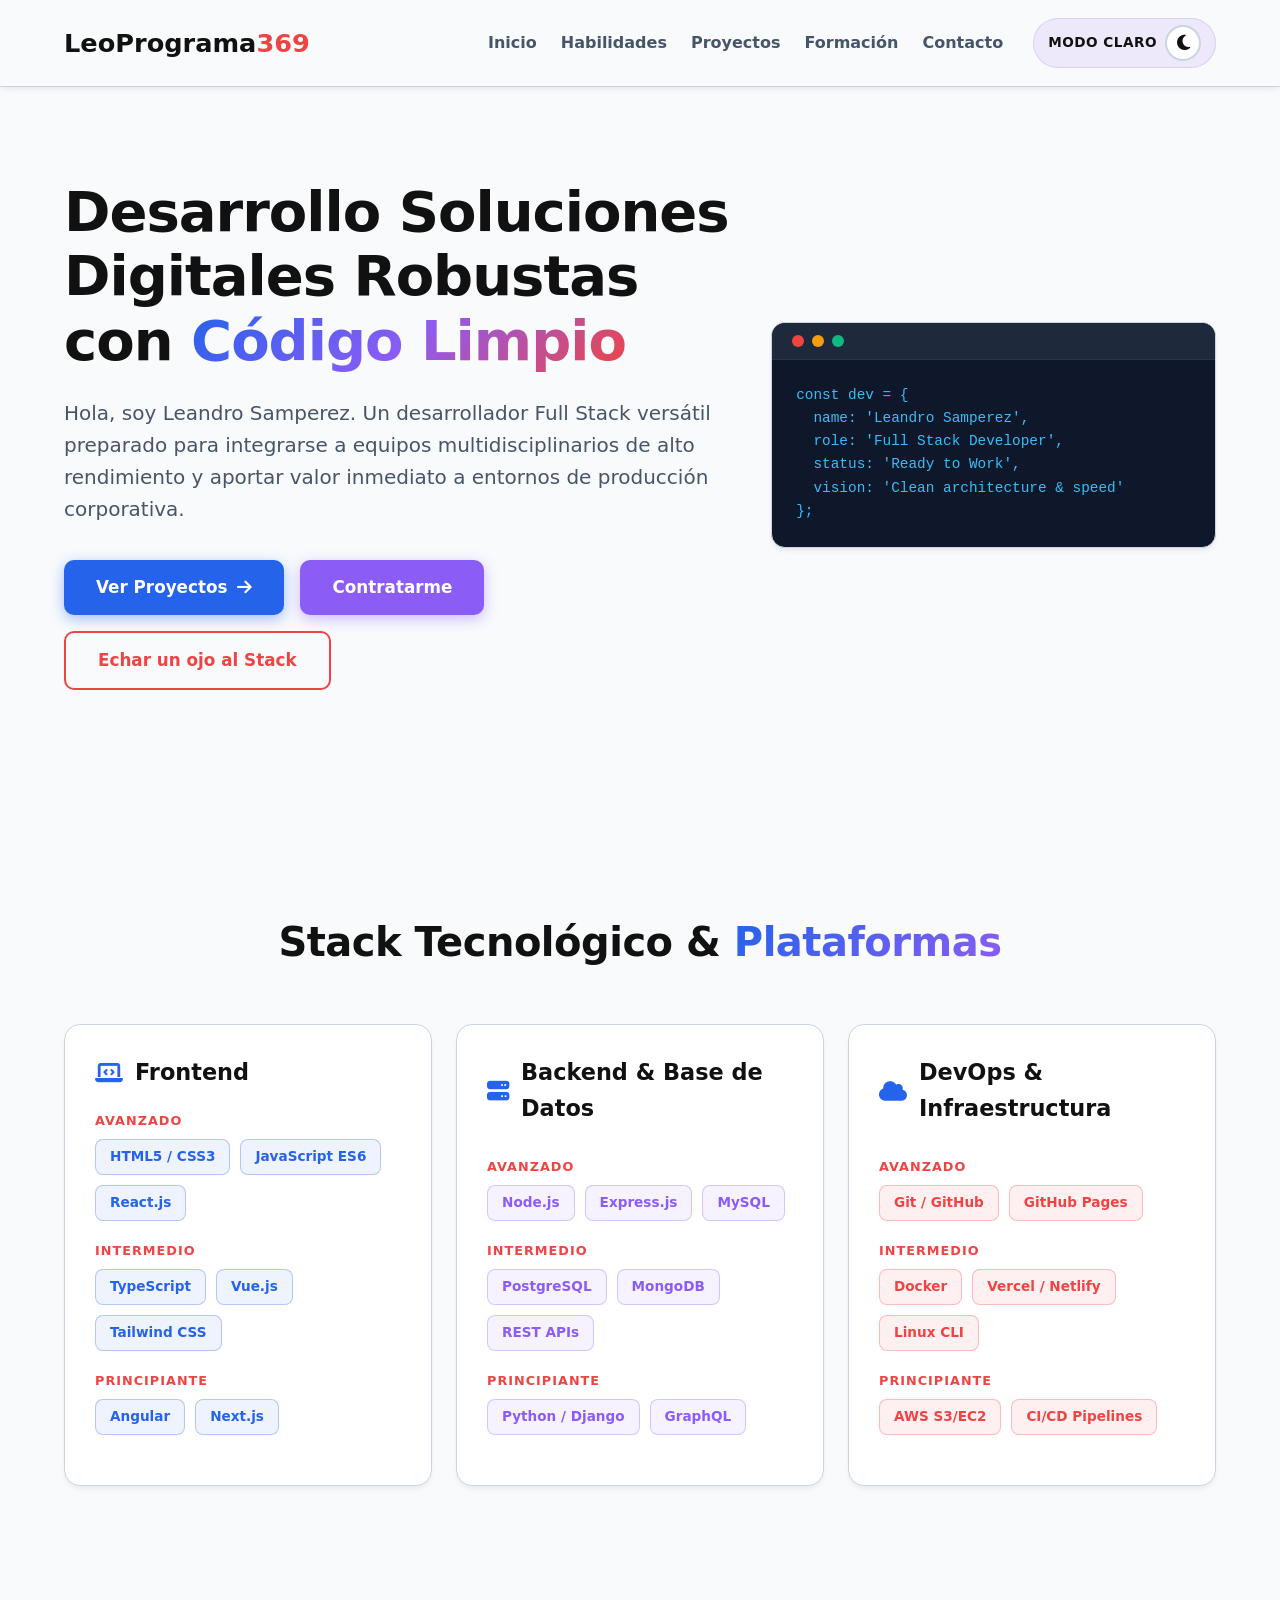
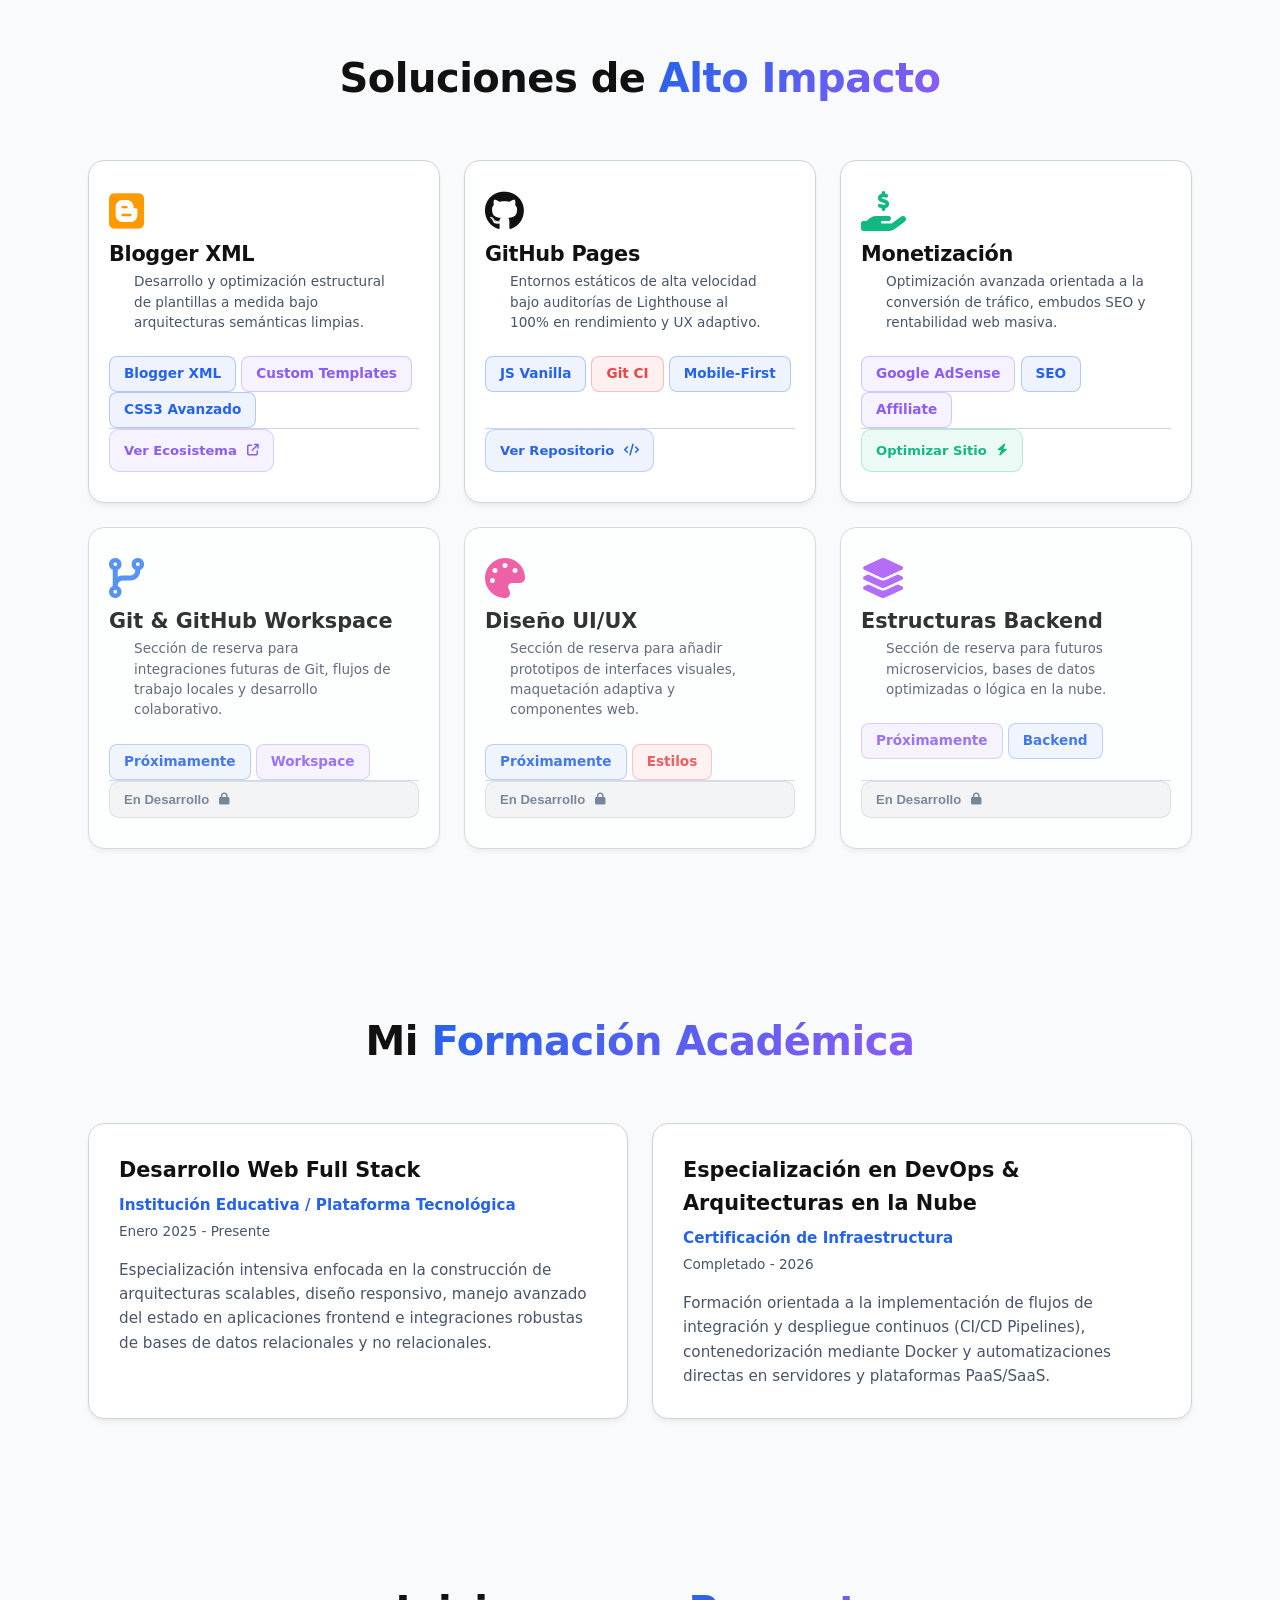
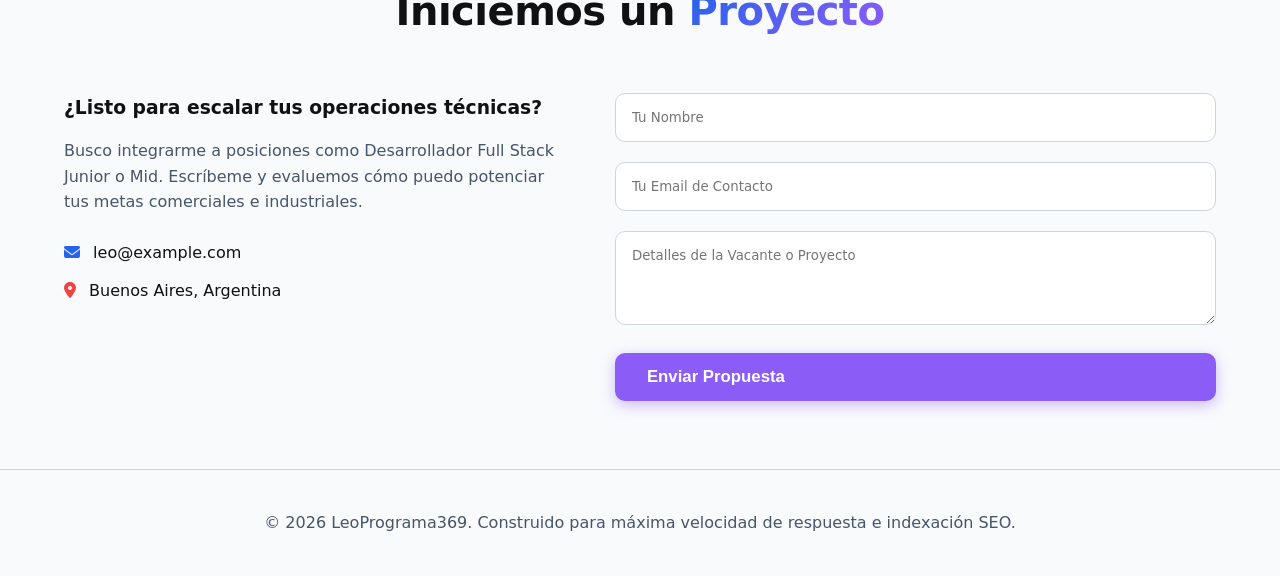
==== commit 11bbdb7c: "Update index.html Signed-off-by: LeoPrograma369 <leo92369@outlook.com>" ====
--- a/index.html
+++ b/index.html
@@ -181,6 +181,16 @@
     margin-bottom: 0px !important; /* Limpia márgenes antiguos */
 }
 
+
+/* BORRA ESTO DE TUS ESTILOS EN LA PARTE SUPERIOR */
+.project-card .mt-auto {
+    margin-top: auto !important;
+    padding-top: 1.5rem !important;
+    border-top: 1px solid var(--border-color) !important;
+}
+.project-card .project-tags {
+    margin-bottom: 0px !important;
+}
         
     </style>
 </head>
@@ -340,195 +350,209 @@
             </div>
         </section>
 
-<!-- ==========================================================
-     SECCIÓN PROYECTOS (CON TODAS LAS ETIQUETAS COMPLETAS Y CERRADAS)
-     ========================================================== -->
-<section id="proyectos" class="py-5" style="background-color: var(--bg-body);">
-    <div class="container">
-        
-        <h2 class="section-title text-center mb-5" style="font-weight: 800;">
-            Soluciones de <span>Alto Impacto</span>
-        </h2>
-        
-        <div class="row g-4 justify-content-center">
+<section id="proyectos" class="py-5" style="background-color: var(--bg-principal);">
+        <div class="container">
             
-            <!-- TARJETA 1: BLOGGER XML -->
-            <div class="col-12 col-md-6 col-lg-4 d-flex">
-                <div class="project-card text-center w-100 d-flex flex-column justify-content-between" 
-                     style="background: var(--bg-card); border: 1px solid var(--border-color); border-radius: 16px; padding: 25px 20px; box-shadow: var(--shadow);">
-                    <div>
-                        <div class="brand-header mb-3">
+            <h2 class="section-title text-center mb-5" style="font-weight: 800;">
+                Soluciones de <span>Alto Impacto</span>
+            </h2>
+            
+            <div class="skills-grid">
+                
+                <div class="project-card text-center" style="background: var(--bg-tarjeta); border: 1px solid var(--color-borde); border-radius: 16px; padding: 30px 20px; box-shadow: var(--shadow); display: flex; flex-direction: column; justify-content: space-between;">
+                    <div>
+                        <div class="brand-header text-center mb-3">
                             <div style="font-size: 2.5rem; color: #ff9900; line-height: 1; margin-bottom: 6px;">
                                 <i class="fa-brands fa-blogger"></i>
                             </div>
-                            <h3 style="font-size: 1.3rem; font-weight: 700; color: var(--text-main); margin: 0;">Blogger XML</h3>
-                        </div>
-                        <p class="mb-3 text-muted" style="font-size: 0.85rem; line-height: 1.5; max-width: 260px; margin: 0 auto 1.5rem auto;">
+                            <h3 style="font-size: 1.3rem; font-weight: 700; color: var(--texto-primario); margin: 0; letter-spacing: -0.3px;">Blogger XML</h3>
+                        </div>
+                        
+                        <p class="mb-4" style="font-size: 0.85rem; line-height: 1.5; color: var(--texto-secundario); max-width: 260px; margin: 0 auto 1.5rem auto;">
                             Desarrollo y optimización estructural de plantillas a medida bajo arquitecturas semánticas limpias.
                         </p>
-                        <div class="d-flex flex-wrap justify-content-center gap-2 mb-3">
+                        
+                        <div class="d-flex flex-wrap justify-content-center gap-2 mb-4">
                             <span class="badge b-blue">Blogger XML</span>
                             <span class="badge b-purple">Custom Templates</span>
                             <span class="badge b-blue">CSS3 Avanzado</span>
-                            <span class="badge b-purple">Vanilla JS Widgets</span>
-                        </div>
-                    </div>
-                    <div class="pt-3" style="border-top: 1px solid var(--border-color);">
+                        </div>
+                    </div>
+
+                    <div class="pt-3 mt-4" style="border-top: 1px solid var(--color-borde);">
                         <a href="enlaces.html" target="_blank" rel="noopener noreferrer" class="btn btn-ecosistema-hub w-100 justify-content-center" 
                            style="background-color: rgba(139, 92, 246, 0.08) !important; color: #8b5cf6 !important; border: 1px solid rgba(139, 92, 246, 0.25) !important; border-radius: 10px !important; padding: 10px 14px !important; font-size: 0.82rem !important; font-weight: 600 !important; text-decoration: none !important; display: inline-flex !important; align-items: center !important;">
                             Ver Ecosistema <i class="fa-solid fa-arrow-up-right-from-square ms-2" style="font-size: 0.75rem;"></i>
                         </a>
                     </div>
                 </div>
-            </div>
-
-            <!-- TARJETA 2: GITHUB PAGES -->
-            <div class="col-12 col-md-6 col-lg-4 d-flex">
-                <div class="project-card text-center w-100 d-flex flex-column justify-content-between" 
-                     style="background: var(--bg-card); border: 1px solid var(--border-color); border-radius: 16px; padding: 25px 20px; box-shadow: var(--shadow);">
-                    <div>
-                        <div class="brand-header mb-3">
-                            <div style="font-size: 2.5rem; color: var(--text-main); line-height: 1; margin-bottom: 6px;">
+
+                <div class="project-card text-center" style="background: var(--bg-tarjeta); border: 1px solid var(--color-borde); border-radius: 16px; padding: 30px 20px; box-shadow: var(--shadow); display: flex; flex-direction: column; justify-content: space-between;">
+                    <div>
+                        <div class="brand-header text-center mb-3">
+                            <div style="font-size: 2.5rem; color: var(--texto-primario); line-height: 1; margin-bottom: 6px;">
                                 <i class="fa-brands fa-github"></i>
                             </div>
-                            <h3 style="font-size: 1.3rem; font-weight: 700; color: var(--text-main); margin: 0;">GitHub Pages</h3>
-                        </div>
-                        <p class="mb-3 text-muted" style="font-size: 0.85rem; line-height: 1.5; max-width: 260px; margin: 0 auto 1.5rem auto;">
+                            <h3 style="font-size: 1.3rem; font-weight: 700; color: var(--texto-primario); margin: 0; letter-spacing: -0.3px;">GitHub Pages</h3>
+                        </div>
+                        
+                        <p class="mb-4" style="font-size: 0.85rem; line-height: 1.5; color: var(--texto-secundario); max-width: 260px; margin: 0 auto 1.5rem auto;">
                             Entornos estáticos de alta velocidad bajo auditorías de Lighthouse al 100% en rendimiento y UX adaptivo.
                         </p>
-                        <div class="d-flex flex-wrap justify-content-center gap-2 mb-3">
+                        
+                        <div class="d-flex flex-wrap justify-content-center gap-2 mb-4">
                             <span class="badge b-blue">JS Vanilla</span>
                             <span class="badge b-red">Git CI</span>
                             <span class="badge b-blue">Mobile-First</span>
                         </div>
                     </div>
-                    <div class="pt-3" style="border-top: 1px solid var(--border-color);">
+
+                    <div class="pt-3 mt-4" style="border-top: 1px solid var(--color-borde);">
                         <a href="https://github.com/LeoPrograma369" target="_blank" rel="noopener noreferrer" class="btn w-100 justify-content-center fw-bold" 
                            style="background-color: rgba(37, 99, 235, 0.08) !important; color: #2563eb !important; border: 1px solid rgba(37, 99, 235, 0.25) !important; border-radius: 10px !important; padding: 10px 14px !important; font-size: 0.82rem !important; text-decoration: none !important; display: inline-flex !important; align-items: center !important;">
                             Ver Repositorio <i class="fa-solid fa-code ms-2" style="font-size: 0.75rem;"></i>
                         </a>
                     </div>
                 </div>
-            </div>
-
-            <!-- TARJETA 3: MONETIZACIÓN -->
-            <div class="col-12 col-md-6 col-lg-4 d-flex">
-                <div class="project-card text-center w-100 d-flex flex-column justify-content-between" 
-                     style="background: var(--bg-card); border: 1px solid var(--border-color); border-radius: 16px; padding: 25px 20px; box-shadow: var(--shadow);">
-                    <div>
-                        <div class="brand-header mb-3">
+
+                <div class="project-card text-center" style="background: var(--bg-tarjeta); border: 1px solid var(--color-borde); border-radius: 16px; padding: 30px 20px; box-shadow: var(--shadow); display: flex; flex-direction: column; justify-content: space-between;">
+                    <div>
+                        <div class="brand-header text-center mb-3">
                             <div style="font-size: 2.5rem; color: #10b981; line-height: 1; margin-bottom: 6px;">
                                 <i class="fa-solid fa-hand-holding-dollar"></i>
                             </div>
-                            <h3 style="font-size: 1.3rem; font-weight: 700; color: var(--text-main); margin: 0;">Monetización</h3>
-                        </div>
-                        <p class="mb-3 text-muted" style="font-size: 0.85rem; line-height: 1.5; max-width: 260px; margin: 0 auto 1.5rem auto;">
+                            <h3 style="font-size: 1.3rem; font-weight: 700; color: var(--texto-primario); margin: 0; letter-spacing: -0.3px;">Monetización</h3>
+                        </div>
+                        
+                        <p class="mb-4" style="font-size: 0.85rem; line-height: 1.5; color: var(--texto-secundario); max-width: 260px; margin: 0 auto 1.5rem auto;">
                             Optimización avanzada orientada a la conversión de tráfico, embudos SEO y rentabilidad web masiva.
                         </p>
-                        <div class="d-flex flex-wrap justify-content-center gap-2 mb-3">
+                        
+                        <div class="d-flex flex-wrap justify-content-center gap-2 mb-4">
                             <span class="badge b-purple">Google AdSense</span>
-                            <span class="badge b-blue">SEO Avanzado</span>
+                            <span class="badge b-blue">SEO</span>
                             <span class="badge b-purple">Affiliate</span>
                         </div>
                     </div>
-                    <div class="pt-3" style="border-top: 1px solid var(--border-color);">
+
+                    <div class="pt-3 mt-4" style="border-top: 1px solid var(--color-borde);">
                         <a href="#contacto" class="btn w-100 justify-content-center fw-bold" 
                            style="background-color: rgba(16, 185, 129, 0.08) !important; color: #10b981 !important; border: 1px solid rgba(16, 185, 129, 0.25) !important; border-radius: 10px !important; padding: 10px 14px !important; font-size: 0.82rem !important; text-decoration: none !important; display: inline-flex !important; align-items: center !important;">
                             Optimizar Sitio <i class="fa-solid fa-bolt ms-2" style="font-size: 0.75rem;"></i>
                         </a>
                     </div>
                 </div>
-            </div>
-
-            <!-- TARJETA 4: CONTROL DE VERSIONES -->
-            <div class="col-12 col-md-6 col-lg-4 d-flex">
-                <div class="project-card text-center w-100 d-flex flex-column justify-content-between" 
-                     style="background: var(--bg-card); border: 1px solid var(--border-color); border-radius: 16px; padding: 25px 20px; box-shadow: var(--shadow); opacity: 0.85;">
-                    <div>
-                        <div class="brand-header mb-3">
+
+                <div class="project-card text-center" style="background: var(--bg-tarjeta); border: 1px solid var(--color-borde); border-radius: 16px; padding: 30px 20px; box-shadow: var(--shadow); display: flex; flex-direction: column; justify-content: space-between; opacity: 0.85;">
+                    <div>
+                        <div class="brand-header text-center mb-3">
                             <div style="font-size: 2.5rem; color: #3b82f6; line-height: 1; margin-bottom: 6px;">
                                 <i class="fa-solid fa-code-branch"></i>
                             </div>
-                            <h3 style="font-size: 1.3rem; font-weight: 700; color: var(--text-main); margin: 0;">Control de Versiones</h3>
-                        </div>
-                        <p class="mb-3 text-muted" style="font-size: 0.85rem; line-height: 1.5; max-width: 260px; margin: 0 auto 1.5rem auto;">
+                            <h3 style="font-size: 1.3rem; font-weight: 700; color: var(--texto-primario); margin: 0;">Git & GitHub Workspace</h3>
+                        </div>
+                        
+                        <p class="mb-4" style="font-size: 0.85rem; line-height: 1.5; color: var(--texto-secundario); max-width: 260px; margin: 0 auto 1.5rem auto;">
                             Sección de reserva para integraciones futuras de Git, flujos de trabajo locales y desarrollo colaborativo.
                         </p>
-                        <div class="d-flex flex-wrap justify-content-center gap-2 mb-3">
+                        
+                        <div class="d-flex flex-wrap justify-content-center gap-2 mb-4">
                             <span class="badge b-blue">Próximamente</span>
                             <span class="badge b-purple">Workspace</span>
                         </div>
                     </div>
-                    <div class="pt-3" style="border-top: 1px solid var(--border-color);">
+
+                    <div class="pt-3 mt-4" style="border-top: 1px solid var(--color-borde);">
                         <button class="btn w-100 justify-content-center fw-bold disabled" 
-                                style="background-color: rgba(100, 116, 139, 0.08) !important; color: #64748b !important; border: 1px solid rgba(100, 116, 139, 0.2) !important; border-radius: 10px !important; padding: 10px 14px !important; font-size: 0.82rem !important;">
+                                style="background-color: rgba(100, 116, 139, 0.08) !important; color: #64748b !important; border: 1px solid rgba(100, 116, 139, 0.2) !important; border-radius: 10px !important; padding: 10px 14px !important; font-size: 0.82rem !important; width: 100%;">
                             En Desarrollo <i class="fa-solid fa-lock ms-2" style="font-size: 0.75rem;"></i>
                         </button>
                     </div>
                 </div>
-            </div>
-
-            <!-- TARJETA 5: DISEÑO UI/UX -->
-            <div class="col-12 col-md-6 col-lg-4 d-flex">
-                <div class="project-card text-center w-100 d-flex flex-column justify-content-between" 
-                     style="background: var(--bg-card); border: 1px solid var(--border-color); border-radius: 16px; padding: 25px 20px; box-shadow: var(--shadow); opacity: 0.85;">
-                    <div>
-                        <div class="brand-header mb-3">
+
+                <div class="project-card text-center" style="background: var(--bg-tarjeta); border: 1px solid var(--color-borde); border-radius: 16px; padding: 30px 20px; box-shadow: var(--shadow); display: flex; flex-direction: column; justify-content: space-between; opacity: 0.85;">
+                    <div>
+                        <div class="brand-header text-center mb-3">
                             <div style="font-size: 2.5rem; color: #ec4899; line-height: 1; margin-bottom: 6px;">
                                 <i class="fa-solid fa-palette"></i>
                             </div>
-                            <h3 style="font-size: 1.3rem; font-weight: 700; color: var(--text-main); margin: 0;">Diseño UI/UX</h3>
-                        </div>
-                        <p class="mb-3 text-muted" style="font-size: 0.85rem; line-height: 1.5; max-width: 260px; margin: 0 auto 1.5rem auto;">
+                            <h3 style="font-size: 1.3rem; font-weight: 700; color: var(--texto-primario); margin: 0;">Diseño UI/UX</h3>
+                        </div>
+                        
+                        <p class="mb-4" style="font-size: 0.85rem; line-height: 1.5; color: var(--texto-secundario); max-width: 260px; margin: 0 auto 1.5rem auto;">
                             Sección de reserva para añadir prototipos de interfaces visuales, maquetación adaptiva y componentes web.
                         </p>
-                        <div class="d-flex flex-wrap justify-content-center gap-2 mb-3">
+                        
+                        <div class="d-flex flex-wrap justify-content-center gap-2 mb-4">
                             <span class="badge b-blue">Próximamente</span>
                             <span class="badge b-red">Estilos</span>
                         </div>
                     </div>
-                    <div class="pt-3" style="border-top: 1px solid var(--border-color);">
+
+                    <div class="pt-3 mt-4" style="border-top: 1px solid var(--color-borde);">
                         <button class="btn w-100 justify-content-center fw-bold disabled" 
-                                style="background-color: rgba(100, 116, 139, 0.08) !important; color: #64748b !important; border: 1px solid rgba(100, 116, 139, 0.2) !important; border-radius: 10px !important; padding: 10px 14px !important; font-size: 0.82rem !important;">
+                                style="background-color: rgba(100, 116, 139, 0.08) !important; color: #64748b !important; border: 1px solid rgba(100, 116, 139, 0.2) !important; border-radius: 10px !important; padding: 10px 14px !important; font-size: 0.82rem !important; width: 100%;">
                             En Desarrollo <i class="fa-solid fa-lock ms-2" style="font-size: 0.75rem;"></i>
                         </button>
                     </div>
                 </div>
+
+                <div class="project-card text-center" style="background: var(--bg-tarjeta); border: 1px solid var(--color-borde); border-radius: 16px; padding: 30px 20px; box-shadow: var(--shadow); display: flex; flex-direction: column; justify-content: space-between; opacity: 0.85;">
+                    <div>
+                        <div class="brand-header text-center mb-3">
+                            <div style="font-size: 2.5rem; color: #a855f7; line-height: 1; margin-bottom: 6px;">
+                                <i class="fa-solid fa-layer-group"></i>
+                            </div>
+                            <h3 style="font-size: 1.3rem; font-weight: 700; color: var(--texto-primario); margin: 0;">Estructuras Backend</h3>
+                        </div>
+                        
+                        <p class="mb-4" style="font-size: 0.85rem; line-height: 1.5; color: var(--texto-secundario); max-width: 260px; margin: 0 auto 1.5rem auto;">
+                            Sección de reserva para futuros microservicios, bases de datos optimizadas o lógica en la nube.
+                        </p>
+                        
+                        <div class="d-flex flex-wrap justify-content-center gap-2 mb-4">
+                            <span class="badge b-purple">Próximamente</span>
+                            <span class="badge b-blue">Backend</span>
+                        </div>
+                    </div>
+
+                    <div class="pt-3 mt-4" style="border-top: 1px solid var(--color-borde);">
+                        <button class="btn w-100 justify-content-center fw-bold disabled" 
+                                style="background-color: rgba(100, 116, 139, 0.08) !important; color: #64748b !important; border: 1px solid rgba(100, 116, 139, 0.2) !important; border-radius: 10px !important; padding: 10px 14px !important; font-size: 0.82rem !important; width: 100%;">
+                            En Desarrollo <i class="fa-solid fa-lock ms-2" style="font-size: 0.75rem;"></i>
+                        </button>
+                    </div>
+                </div>
+
+            </div> </div>
+    </section>
+
+    <section id="formacion">
+        <div class="container">
+            <h2 class="section-title">Mi <span>Formación Académica</span></h2>
+            <div class="formation-grid">
+                
+                <div class="formation-card">
+                    <div>
+                        <h3>Desarrollo Web Full Stack</h3>
+                        <div class="formation-institution">Institución Educativa / Plataforma Tecnológica</div>
+                        <div class="formation-date">Enero 2025 - Presente</div>
+                        <p>Especialización intensiva enfocada en la construcción de arquitecturas scalables, diseño responsivo, manejo avanzado del estado en aplicaciones frontend e integraciones robustas de bases de datos relacionales y no relacionales.</p>
+                    </div>
+                </div>
+
+                <div class="formation-card">
+                    <div>
+                        <h3>Especialización en DevOps & Arquitecturas en la Nube</h3>
+                        <div class="formation-institution">Certificación de Infraestructura</div>
+                        <div class="formation-date">Completado - 2026</div>
+                        <p>Formación orientada a la implementación de flujos de integración y despliegue continuos (CI/CD Pipelines), contenedorización mediante Docker y automatizaciones directas en servidores y plataformas PaaS/SaaS.</p>
+                    </div>
+                </div>
+
             </div>
-
-        </div> <!-- Cerramos la fila de las tarjetas principales correctamente -->
-    </div> <!-- Cerramos el container de proyectos correctamente -->
-</section>
-
-<!-- ==========================================================
-     SECCIÓN FORMACIÓN ACADÉMICA (RESTABLECIDA E INTACTA)
-     ========================================================== -->
-<section id="formacion">
-    <div class="container">
-        <h2 class="section-title">Mi <span>Formación Académica</span></h2>
-        <div class="formation-grid">
-            
-            <div class="formation-card">
-                <div>
-                    <h3>Desarrollo Web Full Stack</h3>
-                    <div class="formation-institution">Institución Educativa / Plataforma Tecnológica</div>
-                    <div class="formation-date">Enero 2025 - Presente</div>
-                    <p>Especialización intensiva enfocada en la construcción de arquitecturas escalables, diseño responsivo, manejo avanzado del estado en aplicaciones frontend e integraciones robustas de bases de datos relacionales y no relacionales.</p>
-                </div>
-            </div>
-
-            <div class="formation-card">
-                <div>
-                    <h3>Especialización en DevOps & Arquitecturas en la Nube</h3>
-                    <div class="formation-institution">Certificación de Infraestructura</div>
-                    <div class="formation-date">Completado - 2026</div>
-                    <p>Formación orientada a la implementación de flujos de integración y despliegue continuos (CI/CD Pipelines), contenedorización mediante Docker y automatizaciones directas en servidores y plataformas PaaS/SaaS.</p>
-                </div>
-            </div>
-
         </div>
-    </div>
-</section>
+    </section>
 
         <section id="contacto">
             <h2 class="section-title">Iniciemos un <span>Proyecto</span></h2>
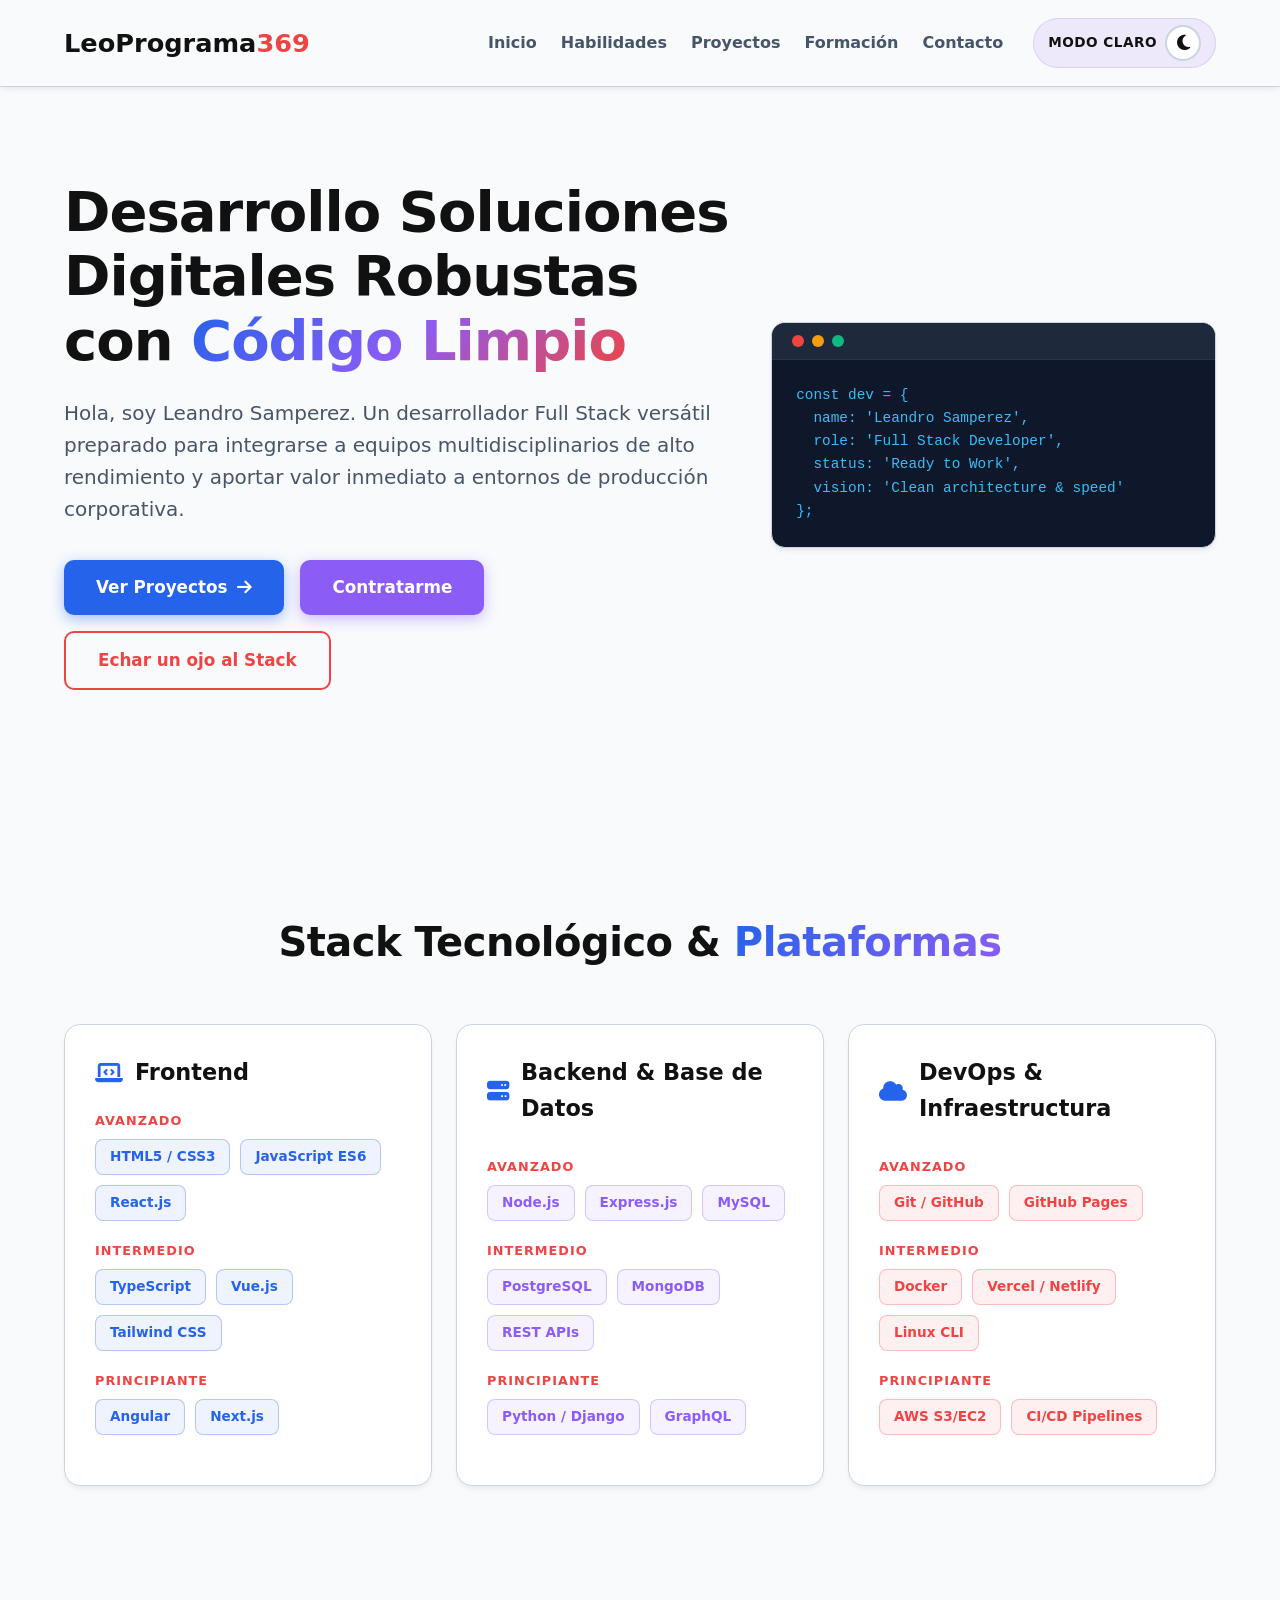
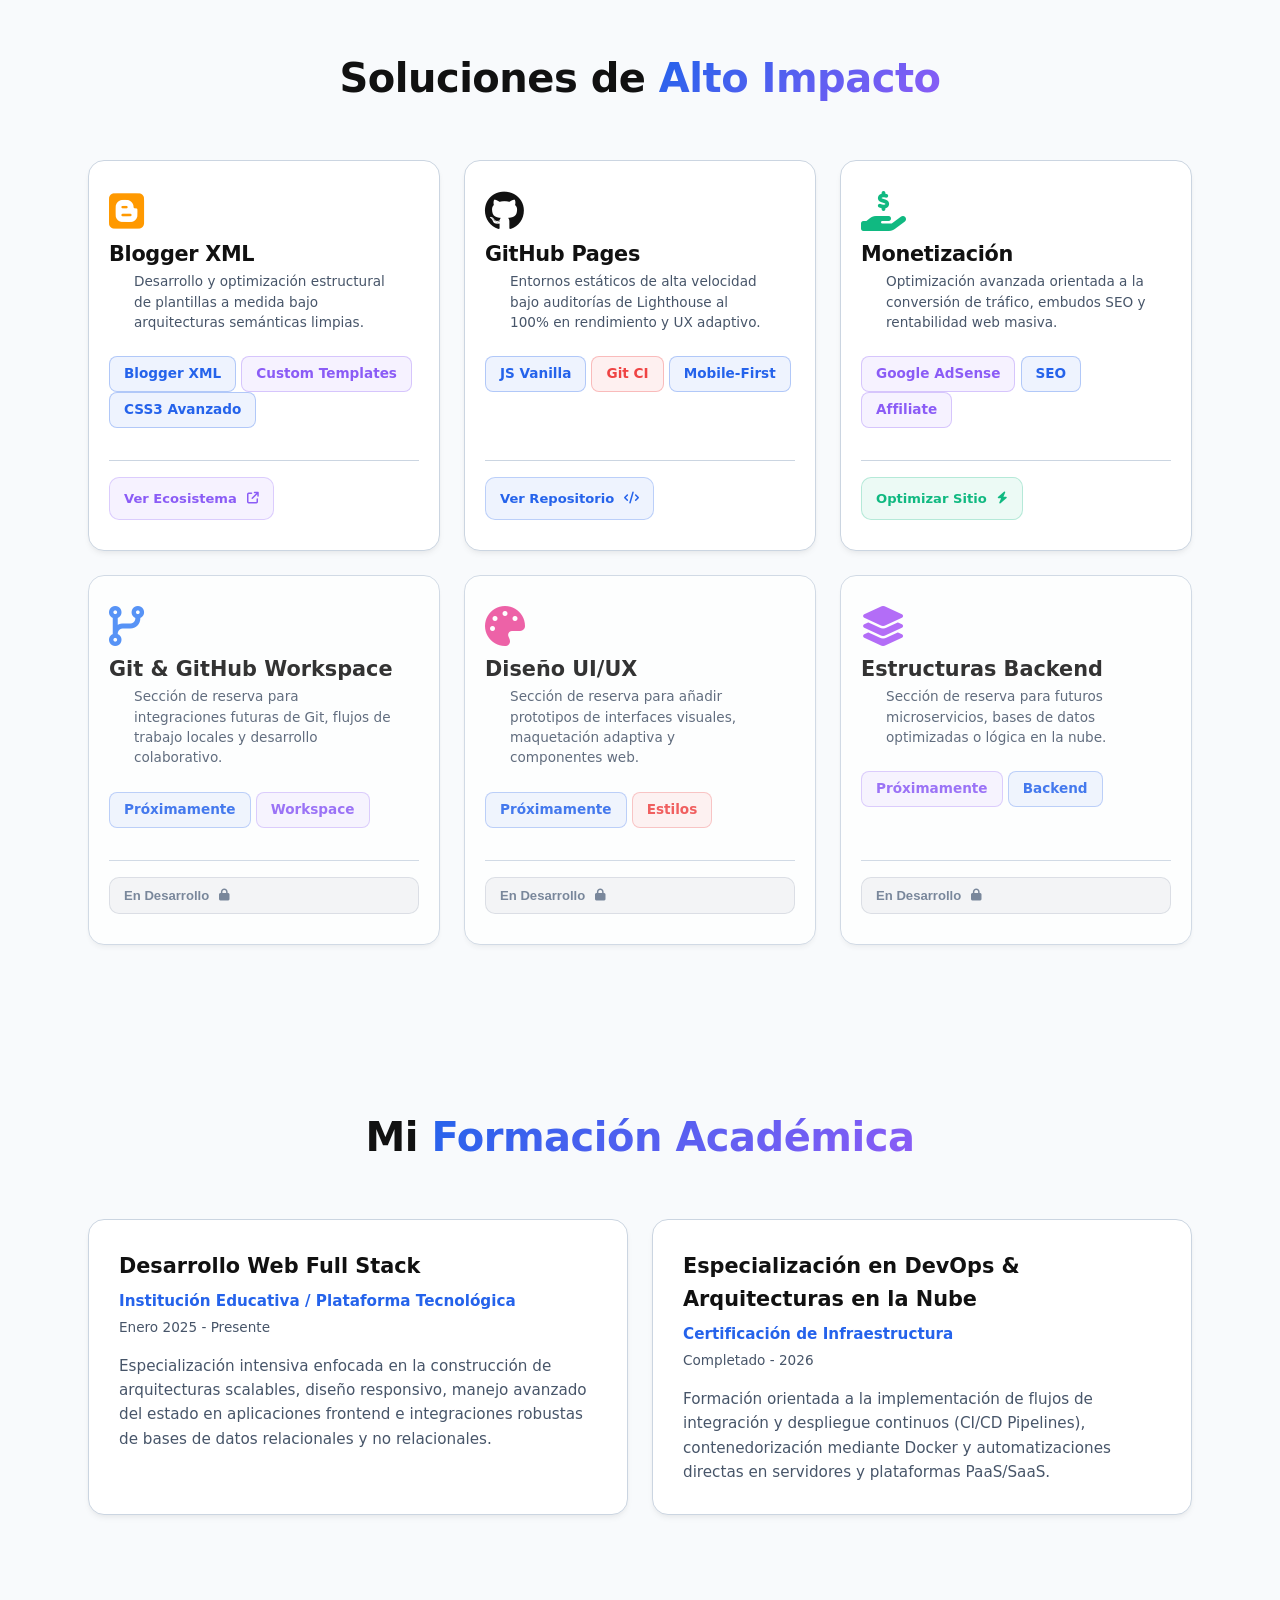
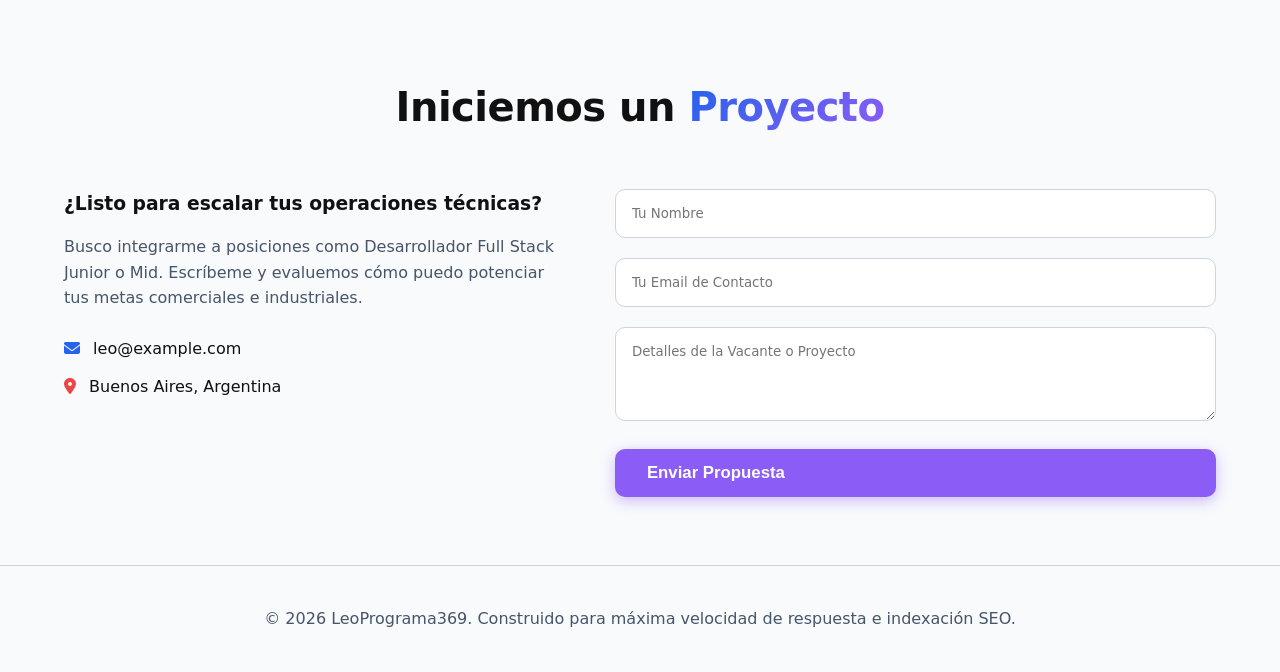
==== commit 2fe1aee5: "Update index.html Signed-off-by: LeoPrograma369 <leo92369@outlook.com>" ====
--- a/index.html
+++ b/index.html
@@ -190,6 +190,14 @@
 }
 .project-card .project-tags {
     margin-bottom: 0px !important;
+}
+
+/* ==========================================================
+   SEPARACIÓN EXCLUSIVA DE BOTONES EN PROYECTOS
+   ========================================================== */
+.project-card > div:last-child {
+    margin-top: 2rem !important; /* Añade un espacio generoso y exacto arriba del botón */
+    padding-top: 1rem !important; /* Espacio extra interno para que respire visualmente */
 }
         
     </style>
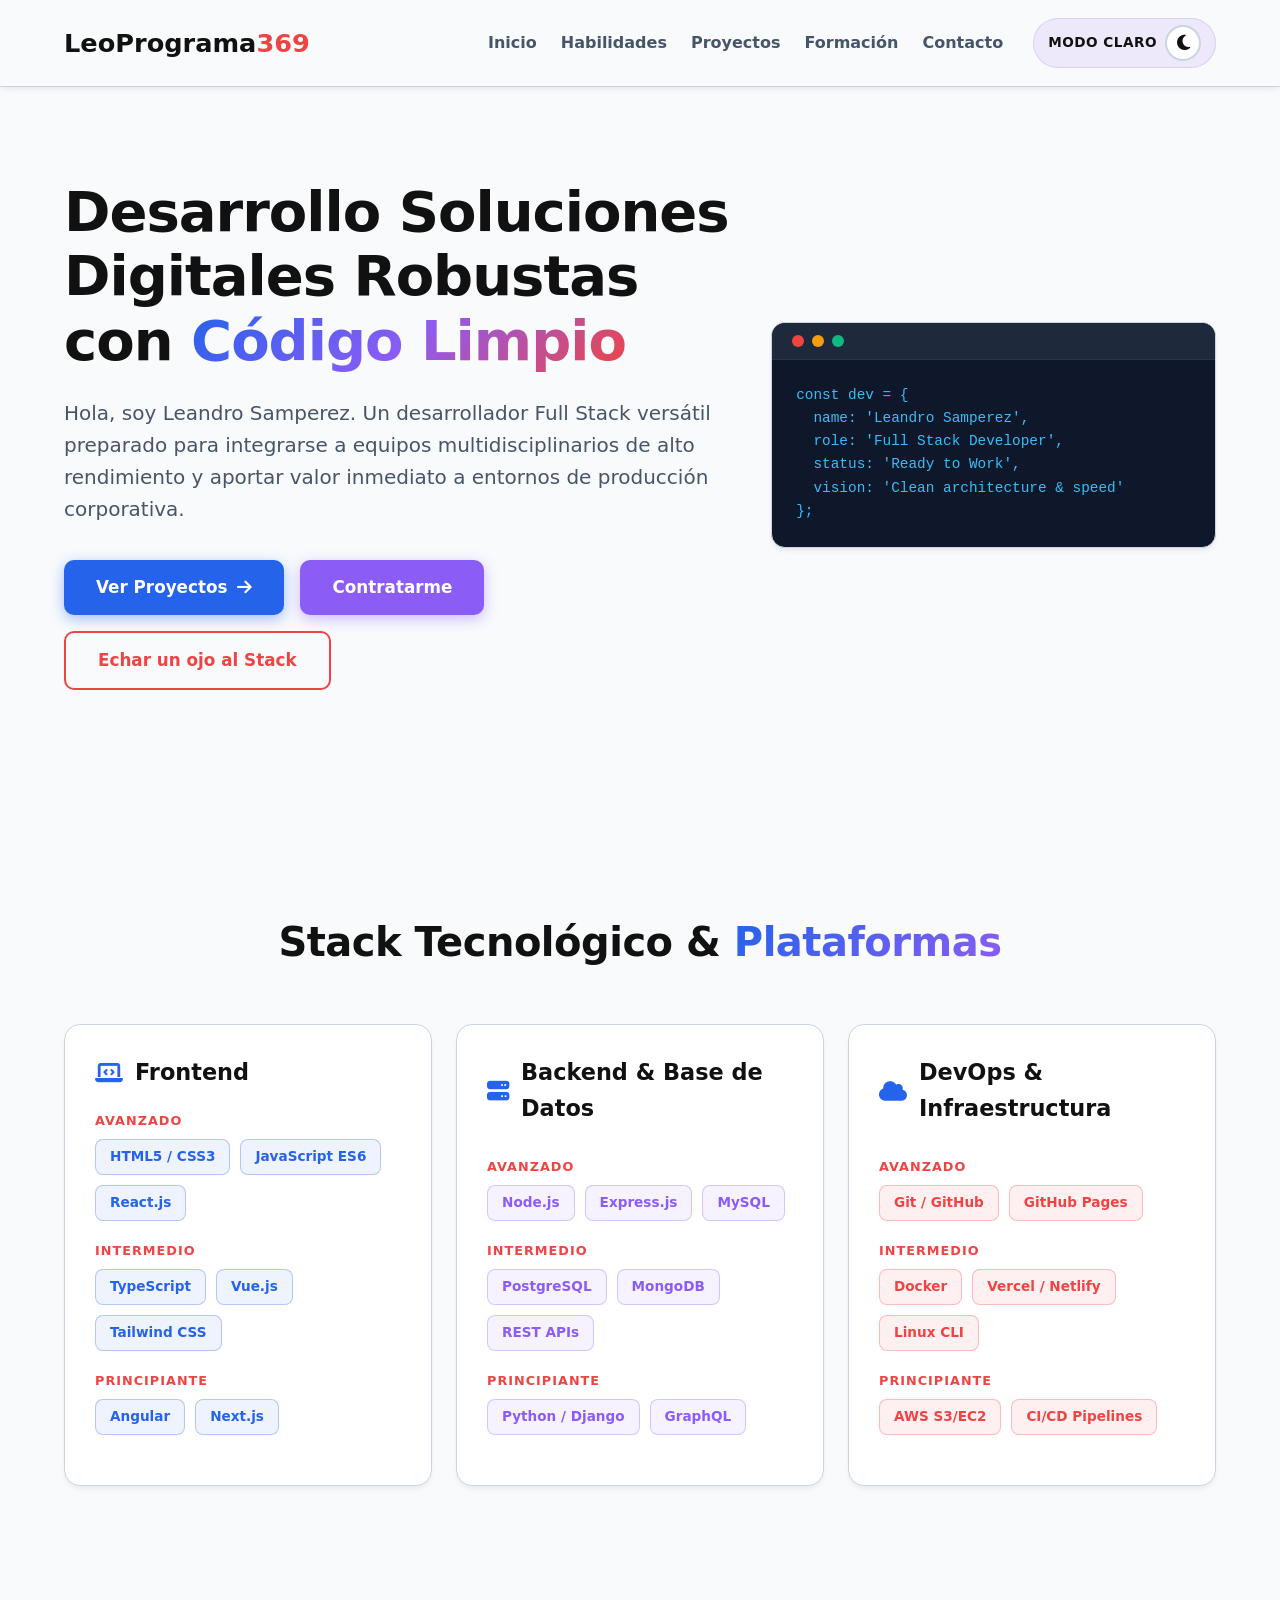
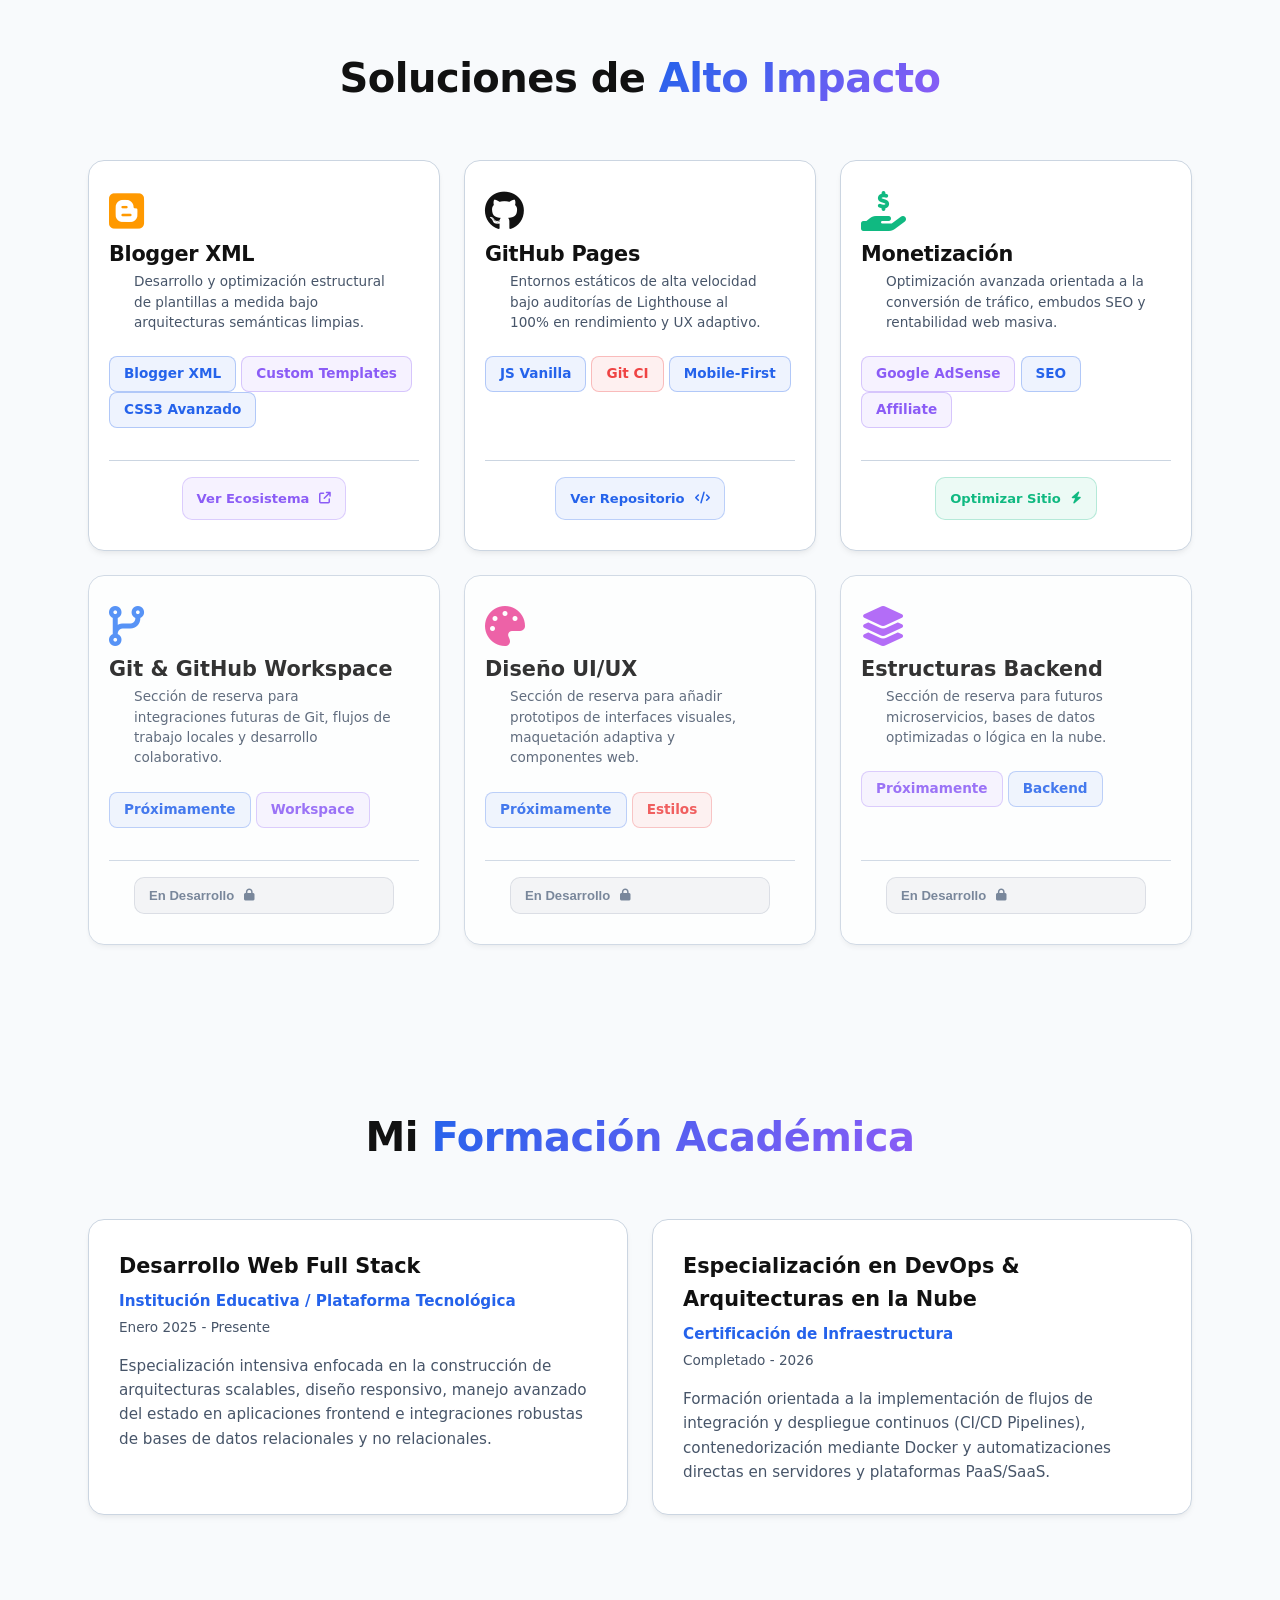
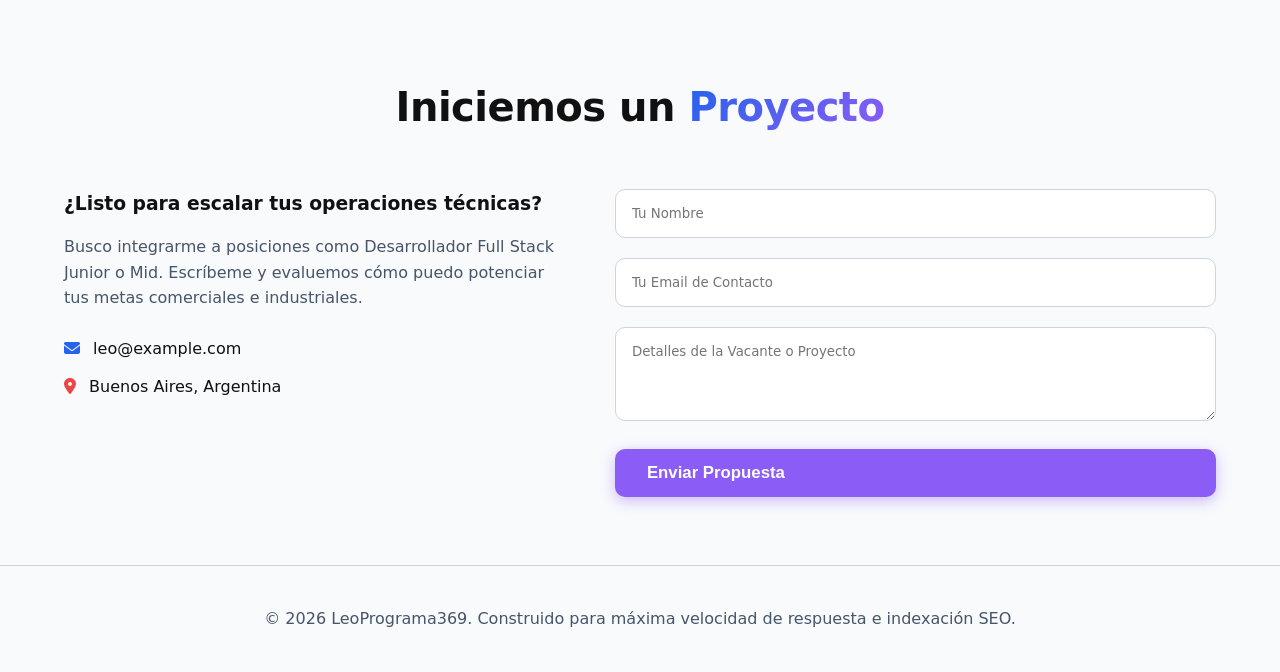
==== commit 6b7dd9e3: "Update index.html Signed-off-by: LeoPrograma369 <leo92369@outlook.com>" ====
--- a/index.html
+++ b/index.html
@@ -199,6 +199,22 @@
     margin-top: 2rem !important; /* Añade un espacio generoso y exacto arriba del botón */
     padding-top: 1rem !important; /* Espacio extra interno para que respire visualmente */
 }
+
+/* ==========================================================
+   ALINEACIÓN CENTRADA PARA LOS BOTONES DE PROYECTOS
+   ========================================================== */
+.project-card > div:last-child {
+    display: flex !important;
+    justify-content: center !important;
+    width: 100% !important;
+}
+
+.project-card > div:last-child a,
+.project-card > div:last-child button {
+    margin: 0 auto !important;
+    max-width: 260px !important; /* Limita el ancho para que mantenga forma de botón cuadrado y compacto */
+}
+
         
     </style>
 </head>
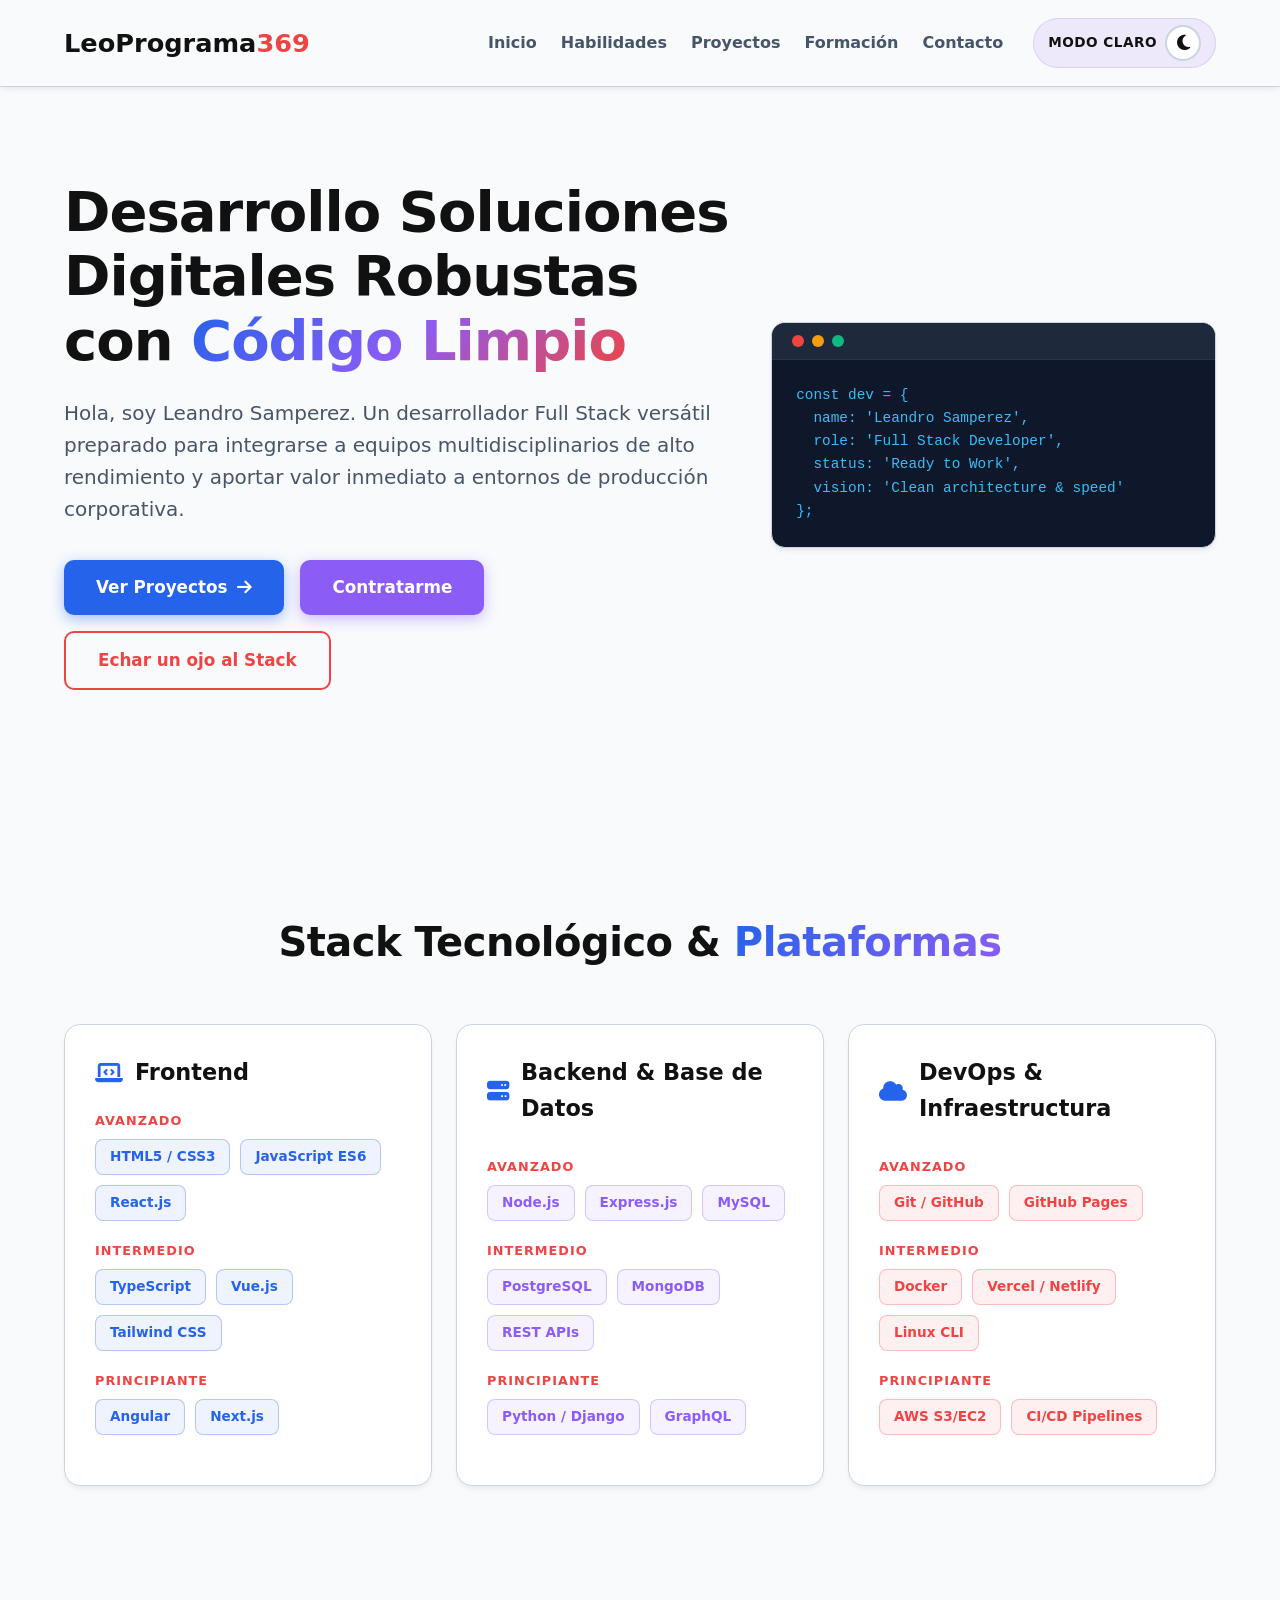
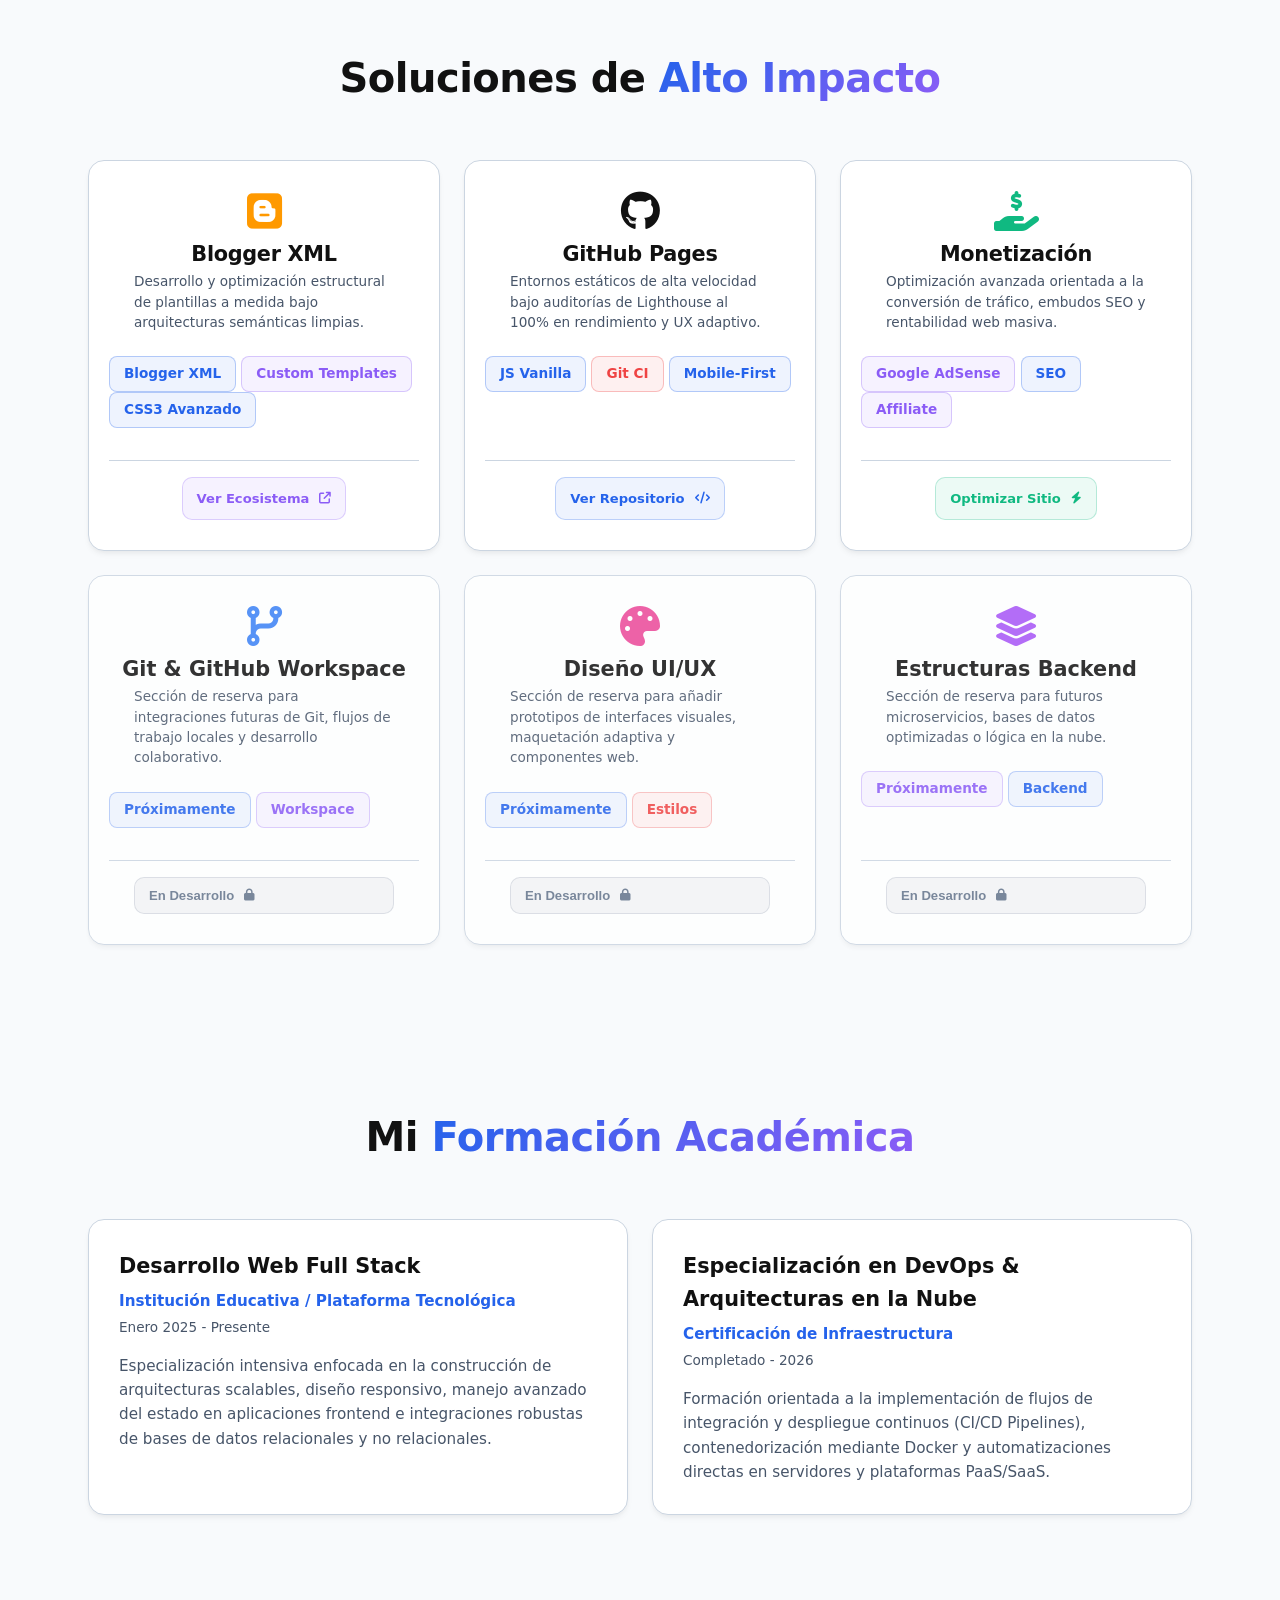
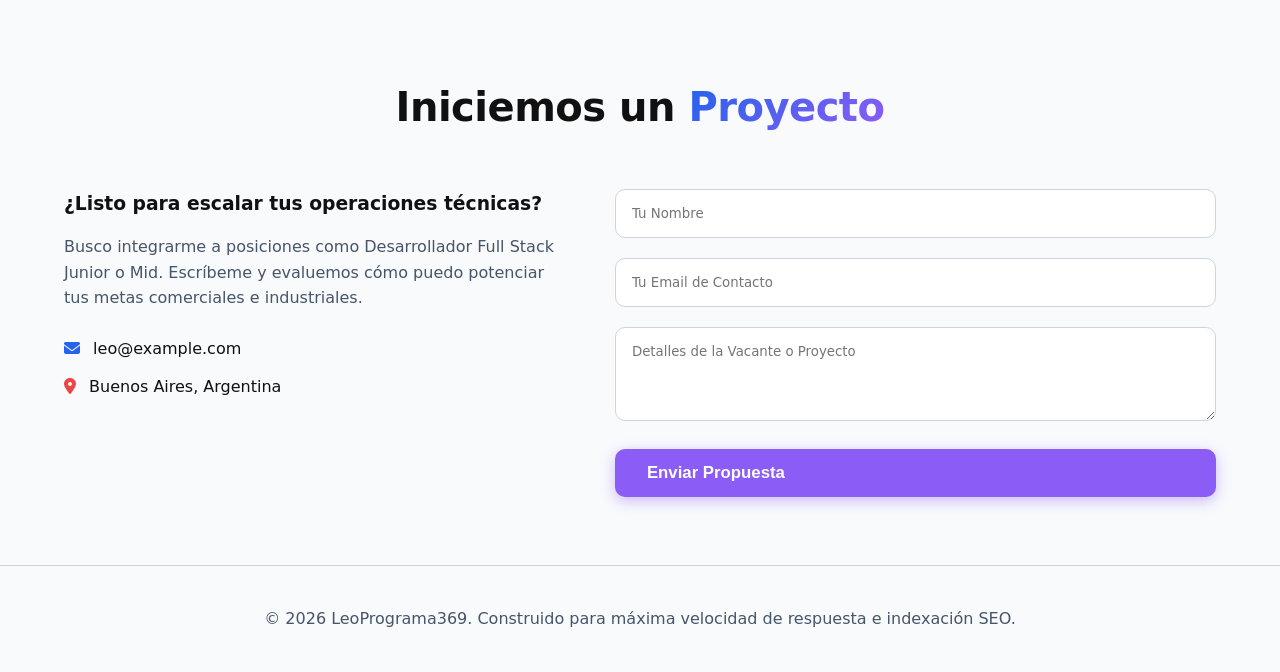
==== commit 77b226b0: "Update index.html Signed-off-by: LeoPrograma369 <leo92369@outlook.com>" ====
--- a/index.html
+++ b/index.html
@@ -214,6 +214,18 @@
     margin: 0 auto !important;
     max-width: 260px !important; /* Limita el ancho para que mantenga forma de botón cuadrado y compacto */
 }
+
+/* ==========================================================
+   ALINEACIÓN EXCLUSIVA PARA EL ICONO Y TÍTULO DE PROYECTOS
+   ========================================================== */
+.project-card .brand-header {
+    display: flex !important;
+    flex-direction: column !important;
+    align-items: center !important;
+    text-align: center !important;
+    width: 100% !important;
+}
+
 
         
     </style>
